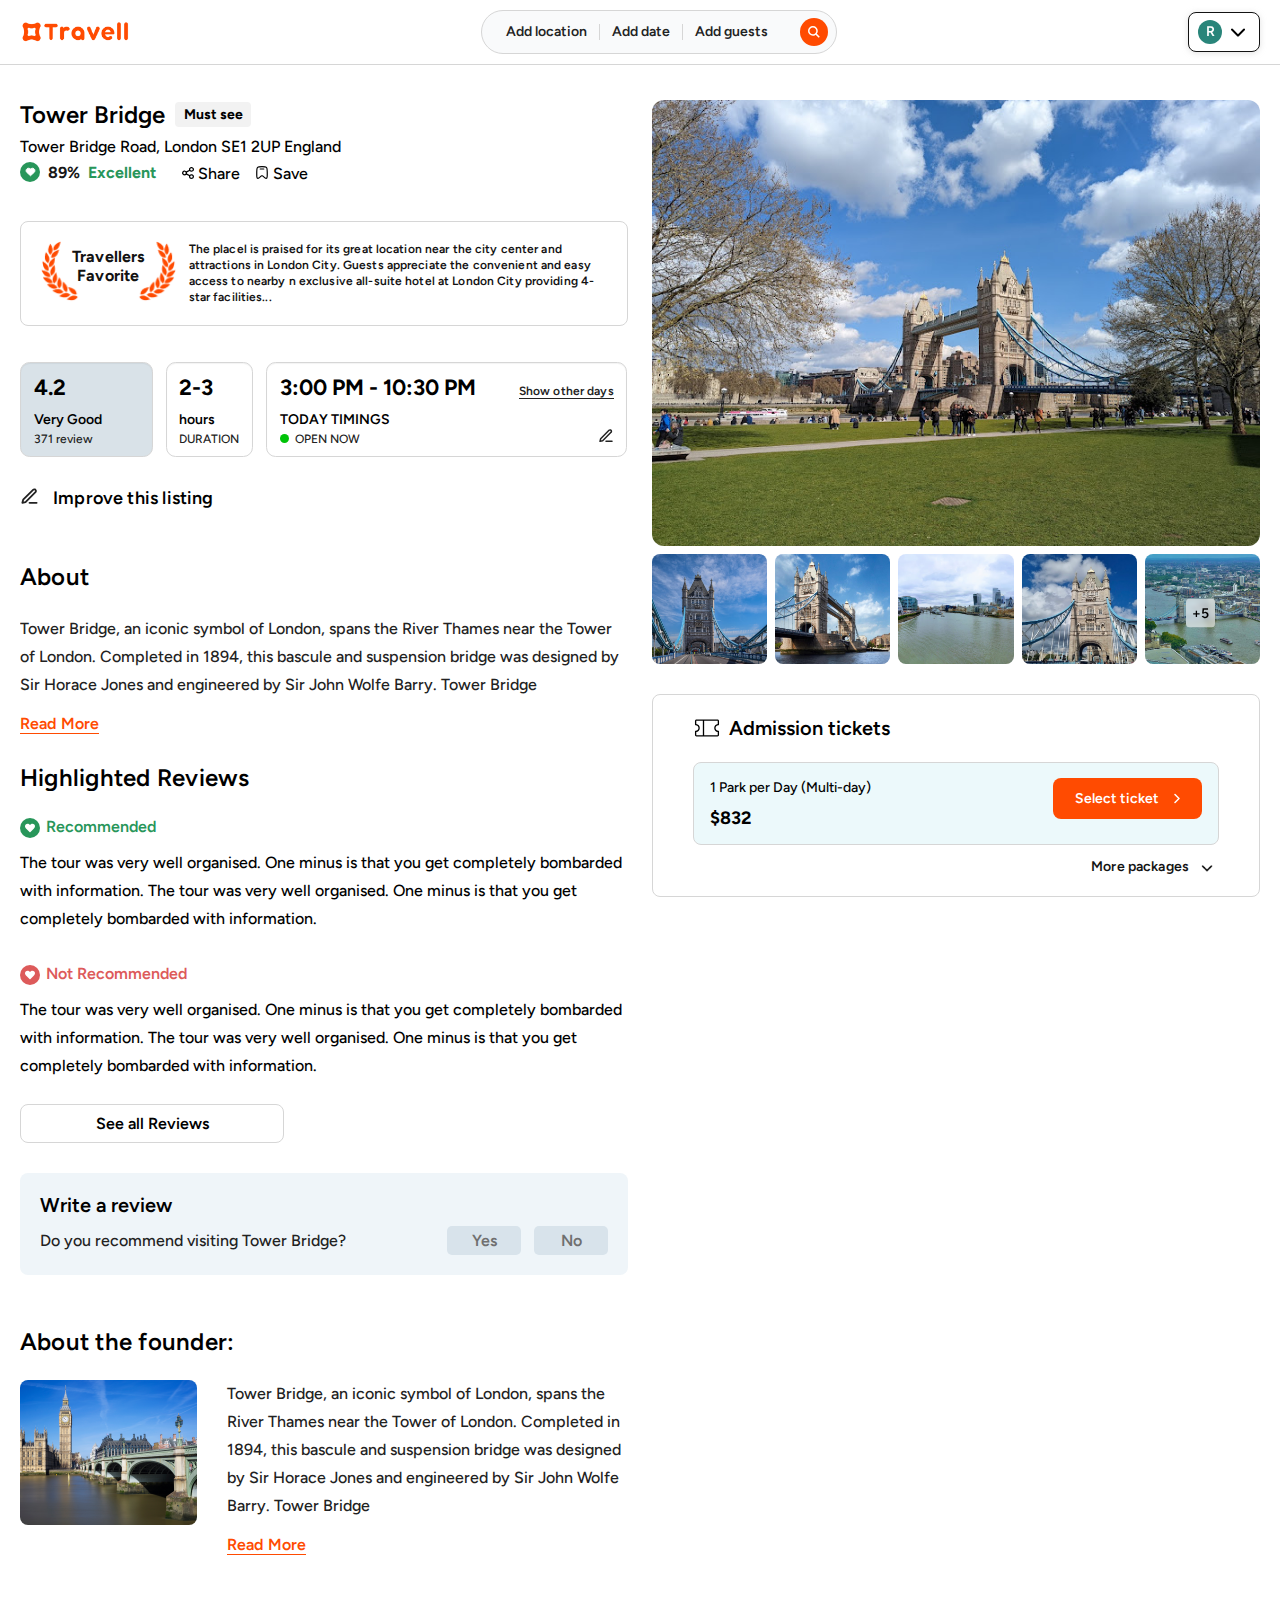
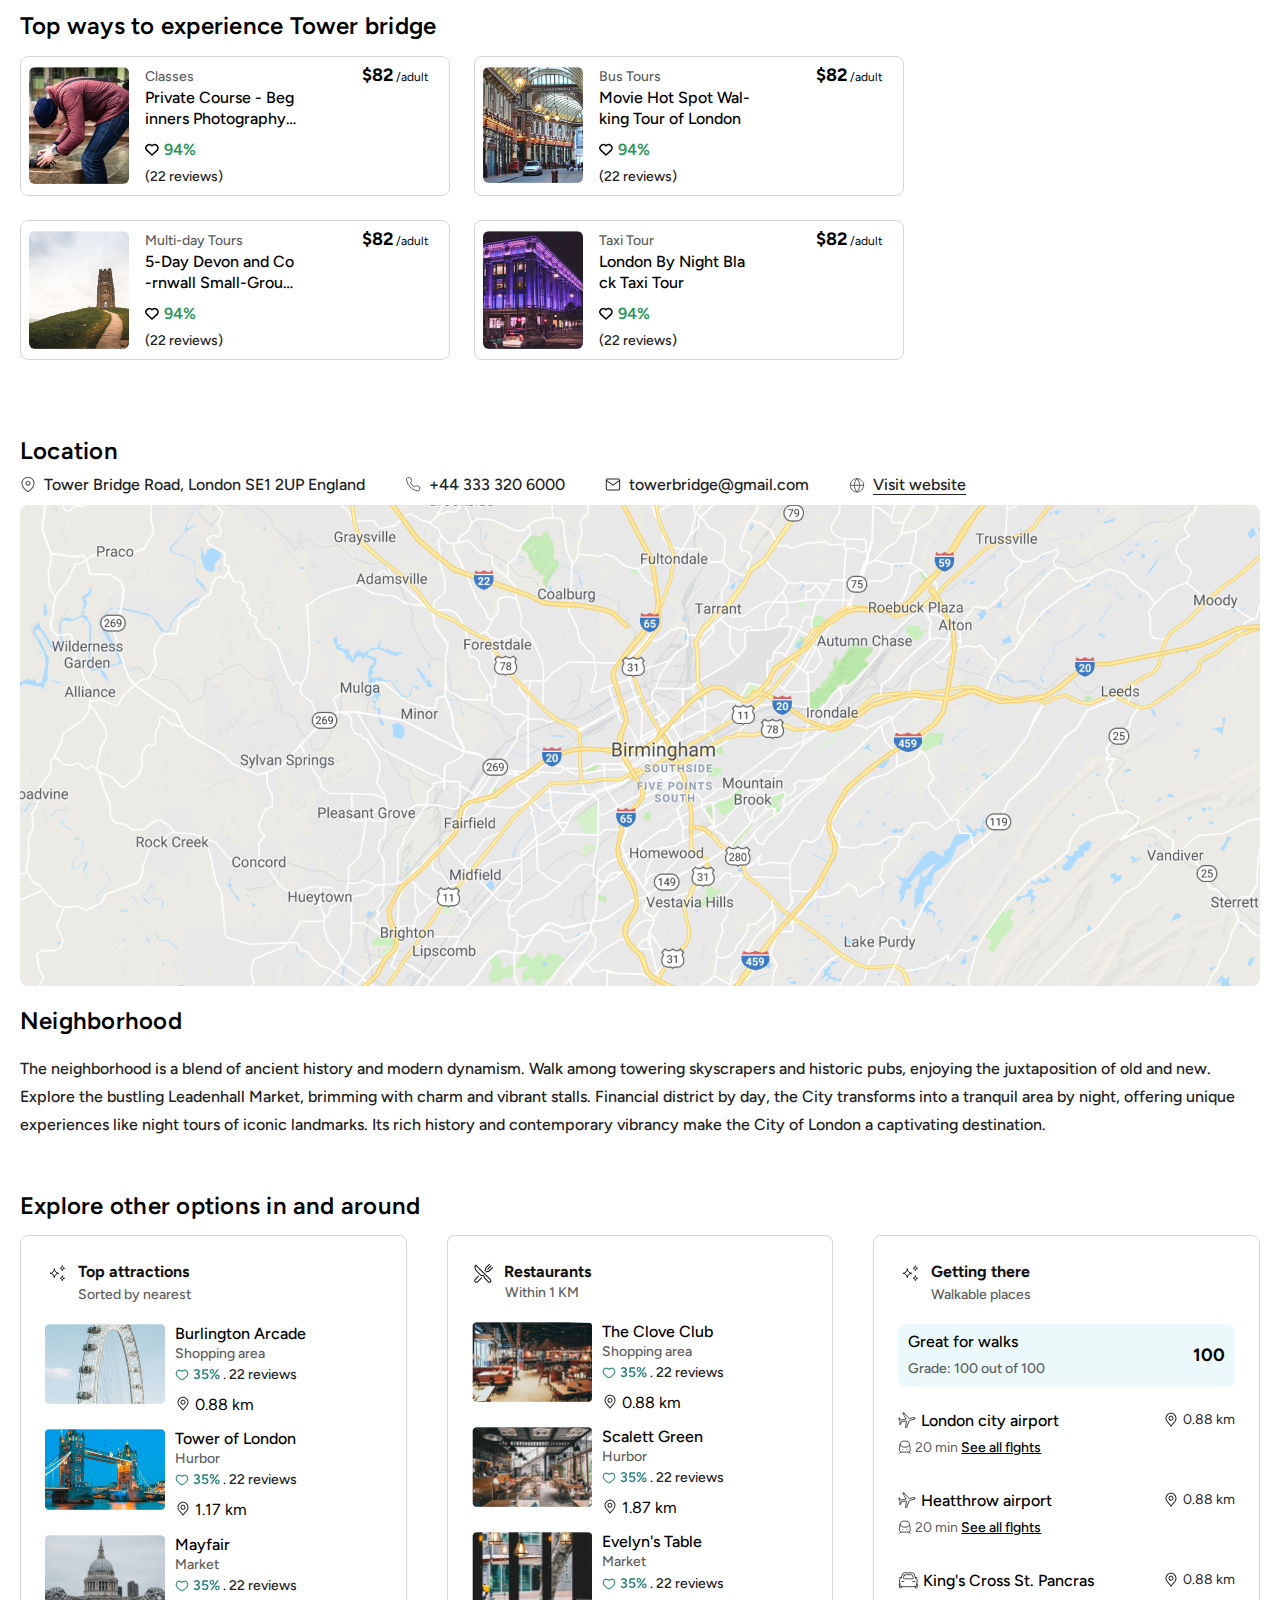
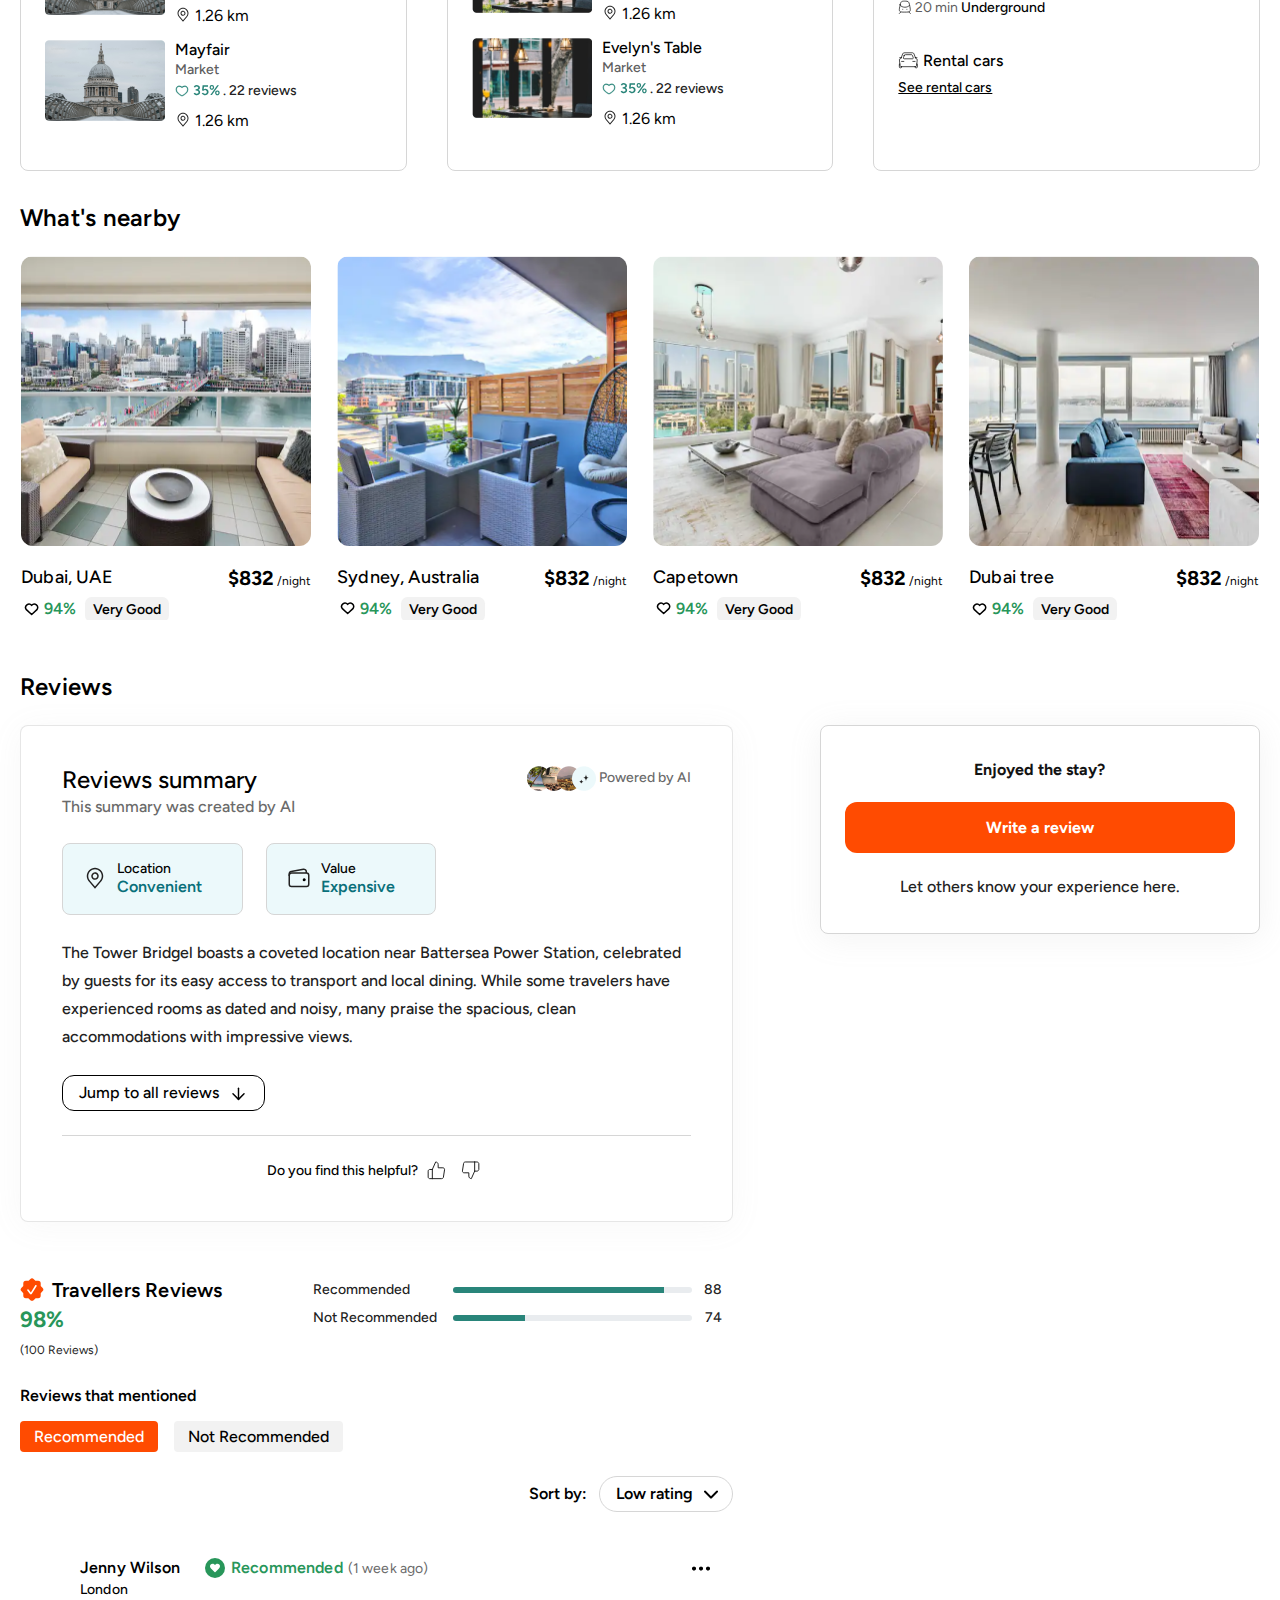
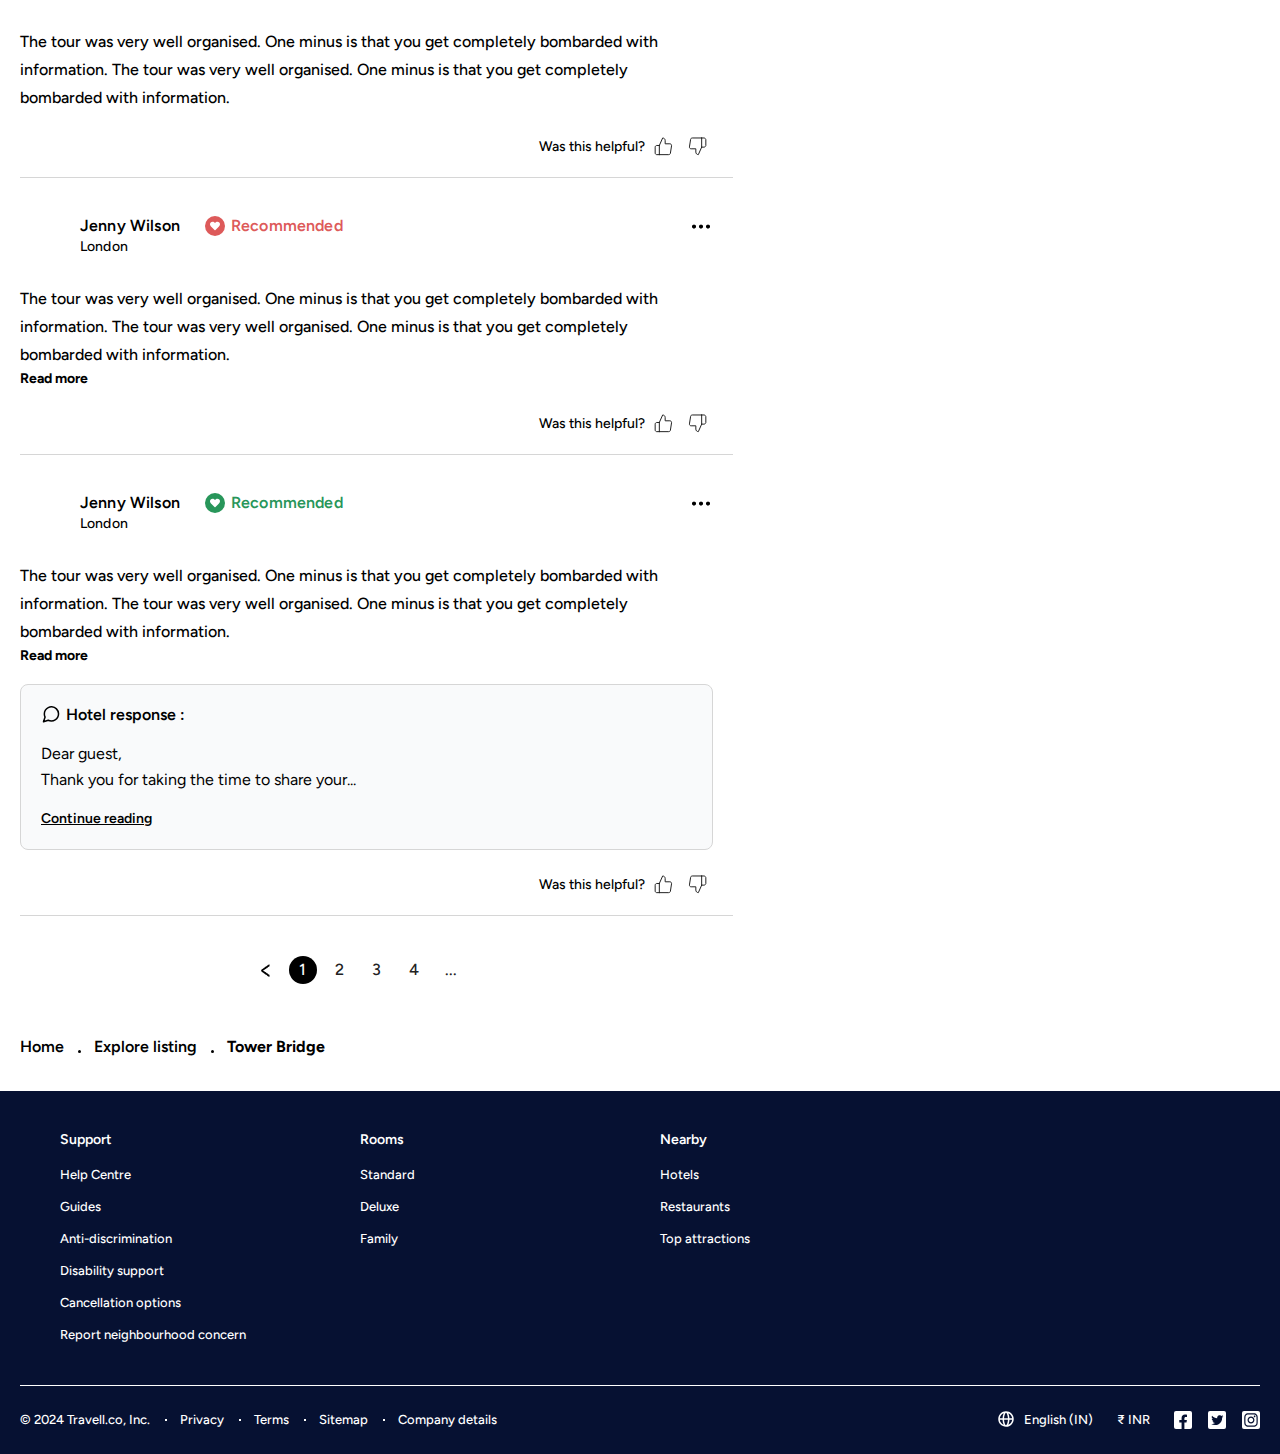
==== explore-details.html @ 7bca5b24 "Added Explore Detials Page and Modified Explore Listing Page" ====
<!DOCTYPE html>
<html lang="en">
  <head>
    <title>Explore Details</title>
    <meta charset="utf-8">
    <meta name="viewport" content="width=device-width, initial-scale=1">

    <link rel="preconnect" href="https://fonts.googleapis.com">
    <link rel="preconnect" href="https://fonts.gstatic.com" crossorigin>
    <link href="https://fonts.googleapis.com/css2?family=Figtree:ital,wght@0,300..900;1,300..900&display=swap" rel="stylesheet">
    <link rel="stylesheet" href="https://cdnjs.cloudflare.com/ajax/libs/font-awesome/4.7.0/css/font-awesome.min.css">
    
    <script type="text/javascript" src="js/jquery.min.js"></script>
    <script type="text/javascript" src="js/bootstrap.bundle.min.js"></script>
    <script type="text/javascript" src="js/jquery-ui-datepicker.min.js"></script>

    <link rel="stylesheet" href="css/bootstrap.min.css">
    <link rel="stylesheet" href="css/style.css">
    <link rel="stylesheet" href="css/calendar.css" media="screen">
    <link rel="stylesheet" href="css/responsive.css">
  </head>
  <body>
    <!--HEADER-->
    <header id="header">
      <div class="container">
        <div class="row">
          <div class="col-sm-12">
            <div class="tr-header">
              <div class="tr-hamburgers-logo">
                <div class="tr-hamburgers"></div>
                <div class="tr-logo">
                  <a href="/">
                    <img loading="lazy" src="images/travell-small-logo.png" alt="travell-logo">
                  </a>
                </div>
              </div>
              <div class="tr-logo tr-desktop">
                <a href="/">
                  <img loading="lazy" src="images/travell-logo.png" alt="travell-logo">
                </a>
              </div>
              <div class="tr-search-info-section" id="hotelSearchInfos">
                <div class="tr-utility-nav" >
                  <div class="nav-item tr-location">Add location</div>
                  <div class="nav-item tr-dates">Add date</div>
                  <div class="nav-item tr-guest">Add guests</div>
                  <div class="nav-item tr-search-btn-icon">
                    <button class="tr-btn tr-serach-modal"></button>
                  </div>
                  <button class="tr-edit-btn tr-mobile"></button>
                </div>
              </div>
              <div class="tr-nav-tabs">
                <div class="tr-explore-tab" data-tab="exploreForm"><span><img src="images/icons/compass-icon.svg" alt="Compass Icon">Explore</span></div>
                <div class="tr-hotel-tab active" data-tab="hotelForm"><span><img src="images/icons/clarity_building-line-black-icon.svg" alt="Clarity Building Line Icon"/>Hotel</span></div>
              </div>
              <div class="tr-login-section">
                <!--Below Button for signin - currently it hide-->
                <button class="tr-login" style="display: none;">Sign in</button>
                <button class="tr-logged"><div class="tr-username">R</div></button>
                <div class="tr-myaccount-modal">
                  <div class="tr-mz-myaccount-info">
                    <ul>
                      <li class="tr-my-profile-link"><a href="javascript:void(0);">My profile</a></li>
                      <li class="tr-my-trip-link"><a href="javascript:void(0);">My trips</a></li>
                    </ul>
                  </div>
                  <div class="tr-mz-myaccount-info">
                    <ul>
                      <li class="tr-my-settings-link"><a href="javascript:void(0);">Settings</a></li>
                      <li class="tr-logout-link"><a href="javascript:void(0);">Logout</a></li>
                    </ul>
                  </div>
                </div>
              </div>
            </div>
          </div>
        </div>
      </div>

      <div class="tr-find-hotels">
        <div class="tr-explore-and-hotel-form">
          <button type="button" class="btn-close" id="btnClose"></button>
          <div class="tr-nav-tabs tr-mobile">
            <div class="tr-explore-tab" data-tab="exploreForm"><span><img src="images/icons/compass-icon.svg" alt="Compass Icon">Explore</span></div>
            <div class="tr-hotel-tab active" data-tab="hotelForm"><span><img src="images/icons/clarity_building-line-black-icon.svg" alt="Clarity Building Line Icon"/>Hotel</span></div>
          </div>
          <form class="tr-explore-form" id="exploreForm">
            <div class="tr-form-section">
              <div class="tr-form-fields">
                <div class="col tr-mobile">
                  <div class="tr-mobile-where">
                    <label class="tr-lable">Where to?</label>
                    <div class="tr-location-label">Search location</div>
                  </div>
                </div>
                <div class="col tr-form-where">
                  <div class="tr-mobile tr-close-btn">Where are you going?</div>
                  <input type="text" class="form-control" id="searchLocation" placeholder="Search location" name="where" autocomplete="off">
                  <div class="tr-recent-searchs-modal" id="recentSearchLocation">
                    <div class="tr-enable-location">Around Current Location</div>
                    <h5>Recent searches</h5>
                    <ul>
                      <li>
                        <div class="tr-place-info">
                          <div class="tr-location-icon"></div>
                          <div class="tr-location-info">
                            <div class="tr-hotel-name">London Hotels</div>
                            <div class="tr-hotel-city">England, United Kingdom</div>
                          </div>
                        </div>
                      </li>
                      <li>
                        <div class="tr-place-info">
                          <div class="tr-location-icon"></div>
                          <div class="tr-location-info">
                            <div class="tr-hotel-name">Morocco</div>
                            <div class="tr-hotel-city">North Africa</div>
                          </div>
                        </div>
                      </li>
                    </ul>
                  </div>
                  <div class="col tr-form-btn">
                    <button type="button" class="tr-btn tr-mobile">Countinue</button>                        
                  </div>
                </div>
              </div>
              <div class="col tr-form-btn">
                <button type="submit" class="tr-btn tr-popup-btn" id="hotelSearchSubmit">Search</button>
              </div>
            </div>
          </form>
          <form class="tr-hotel-form open" id="hotelForm">
            <div class="tr-form-section">
              <div class="tr-form-fields">
                <div class="col tr-mobile">
                  <div class="tr-mobile-where">
                    <label class="tr-lable">Where to?</label>
                    <div class="tr-location-label">Search destinations</div>
                  </div>
                </div>
                <div class="col tr-mobile">
                  <div class="tr-mobile-when">
                    <label class="tr-lable">When</label>
                    <div class="tr-add-dates">Add dates</div>
                  </div>
                </div>
                <div class="col tr-form-where">
                  <div class="tr-mobile tr-close-btn">Where are you going?</div>
                  <label for="searchDestinations">Where</label>
                  <input type="text" class="form-control" id="searchDestinations" placeholder="Search destinations" name="" autocomplete="off">
                  <div class="tr-recent-searchs-modal" id="recentSearchsDestination">
                    <div class="tr-enable-location">Around Current Location</div>
                    <h5>Recent searches</h5>
                    <ul>
                      <li>
                        <div class="tr-place-info">
                          <div class="tr-location-icon"></div>
                          <div class="tr-location-info">
                            <div class="tr-hotel-name">London Hotels</div>
                            <div class="tr-hotel-city">England, United Kingdom</div>
                          </div>
                        </div>
                      </li>
                      <li>
                        <div class="tr-place-info">
                          <div class="tr-location-icon"></div>
                          <div class="tr-location-info">
                            <div class="tr-hotel-name">Morocco</div>
                            <div class="tr-hotel-city">North Africa</div>
                          </div>
                        </div>
                      </li>
                    </ul>
                  </div>
                  <div class="col tr-form-btn">
                    <button type="button" class="tr-btn tr-mobile">Countinue</button>                        
                  </div>
                </div>
                <div class="col tr-form-booking-date">
                  <div class="tr-form-checkin">
                    <label for="checkInInput1">Check in</label>
                    <input type="text" value="" class="form-control checkIn" id="checkInInput1" placeholder="Add dates" name="" autocomplete="off" readonly>
                  </div>
                  <div class="tr-form-checkout">
                    <label for="checkOutInput1">Check out</label>
                    <input type="text" value=""class="form-control checkOut" id="checkOutInput1" placeholder="Add dates" name="checkOut" autocomplete="off" readonly>
                  </div>
                  <div class="tr-calenders-modal" id="calendarsModal">
                    <div id="calendarPair1" class="calendarPair">
                      <div class="navigation">
                        <button type="button" class="prevMonth" id="prevMonth1">Previous</button>
                        <button type="button" class="nextMonth" id="nextMonth1">Next</button>
                      </div>
                      <div class="custom-calendar checkInCalendar" id="checkInCalendar1">
                        <div class="monthYear"></div>
                        <div class="calendarBody"></div>
                      </div>
                      <div class="custom-calendar checkOutCalendar" id="checkOutCalendar1">
                        <div class="monthYear"></div>
                        <div class="calendarBody"></div>
                      </div>
                      <button type="button" class="tr-clear-details" hidden id="reset1">Clear dates</button>
                    </div>
                  </div>
                  <div class="col tr-form-btn">
                    <button type="button" class="tr-btn tr-mobile">Next</button>                        
                  </div>
                </div>

                <div class="col tr-form-who">
                  <label for="totalRoomAndGuest">Who</label>
                  <input type="text" class="form-control" id="totalRoomAndGuest" placeholder="Add guests" name="" autocomplete="off" readonly>
                  <div class="tr-guests-modal" id="guestQtyModal">
                    <div class="tr-add-edit-guest tr-total-num-of-rooms">
                      <div class="tr-guest-type">
                        <label class="tr-guest">Room</label>
                      </div>
                      <div class="tr-qty-box">
                        <button class="minus disabled" value="minus">-</button>
                        <input type="text" id="totalRoom" value="0" id="" min="1" max="10" name="" readonly/>
                        <button class="plus" value="plus">+</button>
                      </div>
                    </div>
                    <div class="tr-add-edit-guest tr-total-guest">
                      <div class="tr-guest-type">
                        <label class="tr-guest">Adults</label>
                        <div class="tr-age">Ages 13 or above</div>
                      </div>
                      <div class="tr-qty-box">
                        <button class="minus disabled" value="minus">-</button>
                        <input type="text" id="totalAdultsGuest" value="0" id="" min="1" max="10" name="" readonly/>
                        <button class="plus" value="plus">+</button>
                      </div>
                    </div>
                    <div class="tr-add-edit-guest tr-total-children">
                      <div class="tr-guest-type">
                        <label class="tr-guest">Children</label>
                        <div class="tr-age">Ages 2 - 12</div>
                      </div>
                      <div class="tr-qty-box">
                        <button class="minus disabled" value="minus">-</button>
                        <input type="text" id="totalChildrenGuest" value="0" id="" min="1" max="10" name="" readonly/>
                        <button class="plus" value="plus">+</button>
                      </div>
                    </div>
                    <div class="tr-add-edit-guest tr-total-infants">
                      <div class="tr-guest-type">
                        <label class="tr-guest">Infants</label>
                        <div class="tr-age">Under 2</div>
                      </div>
                      <div class="tr-qty-box">
                        <button class="minus disabled" value="minus">-</button>
                        <input type="text" id="totalChildrenInfants" value="0" id="" min="1" max="10" name="" readonly/>
                        <button class="plus" value="plus">+</button>
                      </div>
                    </div>
                  </div>
                </div>
              </div>
              <div class="col tr-form-btn">
                <button type="submit" class="tr-btn tr-popup-btn" id="hotelSearchSubmit">Search</button>
              </div>
            </div>
          </form>
        </div>
      </div>
    </header>

    <!-- Mobile Navigation-->
    <div class="tr-mobile-nav-section">
      <div class="tr-mobile-nav-content">
        <button type="button" class="btn-nav-close" id=""></button>
        <div class="tr-nav-header">
          <div class="tr-logo">
            <img src="images/travell-small-logo.png" alt="travell small logo">
          </div>
          <div class="tr-location">London</div>
        </div>
        <div class="tr-mobile-nav-lists">
          <ul>
            <li><svg width="20" height="20" viewBox="0 0 20 20" fill="none" xmlns="http://www.w3.org/2000/svg"><path d="M2.5 7.49984L10 1.6665L17.5 7.49984V16.6665C17.5 17.1085 17.3244 17.5325 17.0118 17.845C16.6993 18.1576 16.2754 18.3332 15.8333 18.3332H4.16667C3.72464 18.3332 3.30072 18.1576 2.98816 17.845C2.67559 17.5325 2.5 17.1085 2.5 16.6665V7.49984Z" stroke="#222222" stroke-linecap="round" stroke-linejoin="round"/><path d="M7.5 18.3333V10H12.5V18.3333" stroke="#222222" stroke-linecap="round" stroke-linejoin="round"/></svg>Explore</li>
            <li><svg width="20" height="20" viewBox="0 0 20 20" fill="none" xmlns="http://www.w3.org/2000/svg"><path d="M2.5 7.49984L10 1.6665L17.5 7.49984V16.6665C17.5 17.1085 17.3244 17.5325 17.0118 17.845C16.6993 18.1576 16.2754 18.3332 15.8333 18.3332H4.16667C3.72464 18.3332 3.30072 18.1576 2.98816 17.845C2.67559 17.5325 2.5 17.1085 2.5 16.6665V7.49984Z" stroke="#222222" stroke-linecap="round" stroke-linejoin="round"/><path d="M7.5 18.3333V10H12.5V18.3333" stroke="#222222" stroke-linecap="round" stroke-linejoin="round"/></svg>Hotels</li>
            <li><svg width="18" height="17" viewBox="0 0 18 17" fill="none" xmlns="http://www.w3.org/2000/svg"><path d="M11.6677 8.21686L11.4782 8.25293L11.4075 8.43241L8.58835 15.5894L7.6097 15.7757L8.3748 9.30726L8.4309 8.83302L7.96178 8.92232L3.5739 9.75759L3.37156 9.79611L3.30699 9.99171L2.47522 12.5116L1.87823 12.6253L1.98228 9.2217L1.98466 9.14395L1.95388 9.07252L0.606627 5.94522L1.20367 5.83157L2.90392 7.86957L3.03583 8.02769L3.23812 7.98919L7.626 7.15392L8.09517 7.0646L7.86869 6.64412L4.77982 0.909331L5.75841 0.723048L11.0099 6.34373L11.1416 6.48469L11.3311 6.44861L15.7902 5.59979C16.0247 5.55515 16.2673 5.60549 16.4647 5.73973L16.6615 5.45033L16.4647 5.73973C16.6621 5.87398 16.798 6.08113 16.8426 6.31561C16.8873 6.55009 16.8369 6.79271 16.7027 6.99007L16.9921 7.18692L16.7027 6.99007C16.5685 7.18744 16.3613 7.3234 16.1268 7.36803L11.6677 8.21686Z" stroke="black" stroke-width="0.7"></path></svg>Flights</li>
            <li><svg width="20" height="17" viewBox="0 0 20 17" fill="none" xmlns="http://www.w3.org/2000/svg"><path d="M17.0835 9.43359H14.8335M3.58349 9.43359H5.83349M17.4116 5.68359L15.9485 1.78191C15.7289 1.19645 15.1693 0.808594 14.544 0.808594H6.12299C5.49773 0.808594 4.93804 1.19645 4.7185 1.78191L3.25537 5.68359M17.4116 5.68359L17.6299 6.26568C17.7524 6.59225 18.0646 6.80859 18.4133 6.80859C18.9068 6.80859 19.293 7.23341 19.2463 7.72462L18.8335 12.0586M17.4116 5.68359H18.9585M3.25537 5.68359L3.03708 6.26568C2.91462 6.59225 2.60243 6.80859 2.25366 6.80859C1.76023 6.80859 1.37395 7.23341 1.42073 7.72462L1.83349 12.0586M3.25537 5.68359H1.70849M1.83349 12.0586L1.95418 13.3258C2.0275 14.0957 2.67408 14.6836 3.44742 14.6836H3.5835M1.83349 12.0586V12.0586C1.55735 12.0586 1.3335 12.2824 1.3335 12.5586V15.0586C1.3335 15.4728 1.66928 15.8086 2.0835 15.8086H2.8335C3.24771 15.8086 3.5835 15.4728 3.5835 15.0586V14.6836M3.5835 14.6836H17.0835M17.0835 14.6836H17.2196C17.9929 14.6836 18.6395 14.0957 18.7128 13.3258L18.8335 12.0586M17.0835 14.6836V15.0586C17.0835 15.4728 17.4193 15.8086 17.8335 15.8086H18.5835C18.9977 15.8086 19.3335 15.4728 19.3335 15.0586V12.5586C19.3335 12.2825 19.1096 12.0586 18.8335 12.0586V12.0586M6.24161 3.33425L5.41255 5.82142C5.25067 6.30707 5.61214 6.80859 6.12406 6.80859H14.5429C15.0548 6.80859 15.4163 6.30707 15.2544 5.82142L14.4254 3.33425C14.2212 2.72174 13.648 2.68359 13.0024 2.68359H7.66463C7.01899 2.68359 6.44578 2.72174 6.24161 3.33425Z" stroke="black" stroke-width="0.7" stroke-linecap="round" stroke-linejoin="round"></path></svg>Cars</li>
          </ul>
        </div>
        <div class="tr-mobile-nav-lists">
          <ul>
            <li><svg width="20" height="21" viewBox="0 0 20 21" fill="none" xmlns="http://www.w3.org/2000/svg"><path d="M16.6719 6.14307H3.33854C2.41807 6.14307 1.67188 6.88926 1.67188 7.80973V16.1431C1.67188 17.0635 2.41807 17.8097 3.33854 17.8097H16.6719C17.5923 17.8097 18.3385 17.0635 18.3385 16.1431V7.80973C18.3385 6.88926 17.5923 6.14307 16.6719 6.14307Z" stroke="#222222" stroke-linecap="round" stroke-linejoin="round"></path><path d="M13.3385 17.8091V4.47575C13.3385 4.03372 13.1629 3.6098 12.8504 3.29724C12.5378 2.98468 12.1139 2.80908 11.6719 2.80908H8.33854C7.89651 2.80908 7.47259 2.98468 7.16003 3.29724C6.84747 3.6098 6.67188 4.03372 6.67188 4.47575V17.8091" stroke="#222222" stroke-linecap="round" stroke-linejoin="round"></path></svg>Write a review</li>
            <li><svg width="20" height="21" viewBox="0 0 20 21" fill="none" xmlns="http://www.w3.org/2000/svg"><path d="M16.6719 6.14307H3.33854C2.41807 6.14307 1.67188 6.88926 1.67188 7.80973V16.1431C1.67188 17.0635 2.41807 17.8097 3.33854 17.8097H16.6719C17.5923 17.8097 18.3385 17.0635 18.3385 16.1431V7.80973C18.3385 6.88926 17.5923 6.14307 16.6719 6.14307Z" stroke="#222222" stroke-linecap="round" stroke-linejoin="round"></path><path d="M13.3385 17.8091V4.47575C13.3385 4.03372 13.1629 3.6098 12.8504 3.29724C12.5378 2.98468 12.1139 2.80908 11.6719 2.80908H8.33854C7.89651 2.80908 7.47259 2.98468 7.16003 3.29724C6.84747 3.6098 6.67188 4.03372 6.67188 4.47575V17.8091" stroke="#222222" stroke-linecap="round" stroke-linejoin="round"></path></svg>Trips</li>
          </ul>
        </div>
        <div class="tr-mobile-nav-lists">
          <h4>Company</h4>
          <ul>
            <li><a href="javascript:void(0);">About us</a></li>
            <li><a href="javascript:void(0);">Contact us</a></li>
            <li><a href="javascript:void(0);">Traveller’s Choice</a></li>
            <li><a href="javascript:void(0);">Travel stories</a></li>
            <li><a href="javascript:void(0);">Help</a></li>
          </ul>
        </div>
        <div class="tr-actions">
          <button class="tr-btn tr-write-review">Sign up / Log in</button>
        </div>
      </div>
    </div>

    <div class="tr-explore-details">
      <div class="container">
        <div class="row tr-explore-information">
          <div class="col-lg-6 col-md-12 tr-right-col">
            <!--GALLERY - START-->
            <div class="tr-explore-galleries">
              <div class="tr-desktop d-none d-sm-block d-md-block">
                <div class="tr-thumb-images">
                  <ul>
                    <li>
                      <img src="images/tower-bridge-1.png" alt="Tower Bridge">
                    </li>
                    <li>
                      <img src="images/tower-bridge-2.png" alt="Tower Bridge">
                    </li>
                    <li>
                      <img src="images/tower-bridge-3.png" alt="Tower Bridge">
                    </li>
                    <li>
                      <img src="images/tower-bridge-4.png" alt="Tower Bridge">
                    </li>
                    <li>
                      <img src="images/tower-bridge-5.png" alt="Tower Bridge">
                    </li>
                    <li>
                      <img src="images/tower-bridge-6.png" alt="Tower Bridge">
                    </li>
                  </ul>
                  <a href="javascript:void(0);" class="tr-show-all-photos">+5</a>
                </div>
              </div>
              <div class="tr-mobile-galleries d-block d-sm-none d-md-none">
                <div id="demo" class="carousel slide" data-bs-ride="carousel" data-interval="false">
                  <!-- Indicators/dots -->
                  <div class="carousel-indicators">
                    <button type="button" data-bs-target="#demo" data-bs-slide-to="0" class="active"></button>
                    <button type="button" data-bs-target="#demo" data-bs-slide-to="1"></button>
                    <button type="button" data-bs-target="#demo" data-bs-slide-to="2"></button>
                    <button type="button" data-bs-target="#demo" data-bs-slide-to="3"></button>
                    <button type="button" data-bs-target="#demo" data-bs-slide-to="4"></button>
                  </div>
                  <!-- The slideshow/carousel -->
                  <div class="carousel-inner">
                    <div class="carousel-item active">
                      <img src="images/tower-bridge-2.png" alt="" class="d-block w-100">
                    </div>
                    <div class="carousel-item">
                      <img src="images/tower-bridge-3.png" alt="" class="d-block w-100">
                    </div>
                    <div class="carousel-item">
                      <img src="images/tower-bridge-4.png" alt="" class="d-block w-100">
                    </div>
                    <div class="carousel-item">
                      <img src="images/tower-bridge-5.png" alt="" class="d-block w-100">
                    </div>
                    <div class="carousel-item">
                      <img src="images/tower-bridge-6.png" alt="" class="d-block w-100">
                    </div>
                  </div>
                  <!-- The thumbs/carousel -->
                  <div class="carousel-thumbs">
                    <div class="carousel-thumb">
                      <img loading="lazy" src="images/tower-bridge-2.png" alt="">
                    </div>
                    <div class="carousel-thumb">
                      <img loading="lazy" src="images/tower-bridge-3.png" alt="">
                    </div>
                    <div class="carousel-thumb">
                      <img loading="lazy" src="images/tower-bridge-4.png" alt="">
                    </div>
                    <div class="tr-thumbs-count tr-show-all-photos">Show all 5+</div>
                  </div>
                </div>
              </div>
              <!-- Below element When We don't have data - Start -->
              <div data-type="no-data">
                <img src="images/no-data-place-image.png" alt="">      
              </div>
              <!-- Below element When We don't have data - End -->
            </div>
            <!--GALLERY - END-->

            <!--ADMISSION TICKETS FOR DESKTOP - START-->
            <div class="tr-admission-tickets tr-desktop">
              <h5>Admission tickets</h5>
              <div class="tr-details">
                <div class="tr-ticket-info">
                  <div class="tr-days">1 Park per Day (Multi-day)</div>
                  <div class="tr-price">$832</div>
                </div>
                <div>
                  <button type="button" class="tr-btn">Select ticket</button>
                </div>
              </div>
              <div class="tr-more-packages">
                <button type="button" class="tr-anchor-btn tr-more-packages-btn">More packages</button>
              </div>
              <div class="tr-admission-tickets tr-more-packages-modal tr-desktop">
                <div class="tr-details">
                  <div class="tr-ticket-info">
                    <div class="tr-days">1 Park per Day (Multi-day)</div>
                    <div class="tr-price">$932</div>
                  </div>
                  <div>
                    <button type="button" class="tr-btn">Select ticket</button>
                  </div>
                </div>
                <div class="tr-details">
                  <div class="tr-ticket-info">
                    <div class="tr-days">1 Park per Day (Multi-day)</div>
                    <div class="tr-price">$1032</div>
                  </div>
                  <div>
                    <button type="button" class="tr-btn">Select ticket</button>
                  </div>
                </div>
              </div>
            </div>
            <!--ADMISSION TICKETS FOR DESKTOP - END-->
          </div>
          <div class="col-lg-6 col-md-12 tr-left-col">
            <div class="tr-hotel-informations">
              <div class="tr-hotel-info">
                <div class="tr-place-name">
                  <h1 class="tr-hotel-name">Tower Bridge</h1>
                  <span class="d-none d-sm-block d-md-block">Must see</span>
                </div>
                <div class="tr-hotel-address">Tower Bridge Road, London SE1 2UP England</div>
                <div class="tr-raiting">
                  <div class="tr-review-with-perc">
                    <div class="tr-heart tr-excellent"></div>
                    <div class="tr-ranting-percent">89%</div>
                    <div class="tr-review-name tr-excellent">Excellent</div>
                  </div>
                  <a href="javascript:void(0);" class="tr-share" data-bs-toggle="modal" data-bs-target="#shareModal">Share</a>
                  <a href="javascript:void(0);" class="tr-save">Save</a>
                </div>
              </div>
            </div>
           
            <!--CERTIFICATED SECTION - START-->
            <div class="tr-hotel-certificated">
              <div class="tr-families-favourite">
                <div>
                  <img src="images/leaf.png" alt="leaf">
                  <span>Travellers Favorite</span>
                </div>
                <p>The placel is praised for its great location near the city center and attractions in London City. Guests appreciate the convenient and easy access to nearby n exclusive all-suite hotel at London City providing 4-star facilities...</p>
              </div>
            </div>
            <!--CERTIFICATED SECTION - END-->

            <!--ADMISSION TICKETS FOR MOBILE - START-->
            <div class="tr-admission-tickets tr-mobile">
              <h5>Admission tickets</h5>
              <div class="tr-details">
                <div class="tr-ticket-info">
                  <div class="tr-days">1 Park per Day (Multi-day)</div>
                  <div class="tr-price">$832</div>
                </div>
                <div>
                  <button type="button" class="tr-btn">Select ticket</button>
                </div>
              </div>
              <div class="tr-more-packages">
                <button type="button" class="tr-anchor-btn tr-more-packages-btn">More packages</button>
              </div>
              <div class="tr-admission-tickets tr-more-packages-modal tr-desktop">
                <div class="tr-details">
                  <div class="tr-ticket-info">
                    <div class="tr-days">1 Park per Day (Multi-day)</div>
                    <div class="tr-price">$932</div>
                  </div>
                  <div>
                    <button type="button" class="tr-btn">Select ticket</button>
                  </div>
                </div>
                <div class="tr-details">
                  <div class="tr-ticket-info">
                    <div class="tr-days">1 Park per Day (Multi-day)</div>
                    <div class="tr-price">$1032</div>
                  </div>
                  <div>
                    <button type="button" class="tr-btn">Select ticket</button>
                  </div>
                </div>
              </div>
            </div>
            <!--ADMISSION TICKETS FOR MOBILE - END-->
           
            <!--ABOUT/OVERVIEW SECTION - START-->
            <div class="tr-about-section">
              <div class="tr-overview-section">
                <div class="tr-overview-details">
                  <ul>
                    <li>
                      <div class="tr-rating">4.2</div>
                      <div class="tr-rating-type">Very Good</div>
                      <div class="tr-review">371 review</div>
                    </li>
                    <li>
                      <div class="tr-rating">2-3</div>
                      <div class="tr-rating-type">hours</div>
                      <div class="tr-review">DURATION</div>
                    </li>
                    <li>
                      <div class="tr-rating">
                        <div>3:00 PM - 10:30 PM</div>
                        <div class="tr-show-other-days">
                          <button type="button" class="tr-anchor-btn tr-show-other-days-btn" data-bs-toggle="modal" data-bs-target="#timingModal">Show other days</button>
                        </div>
                      </div>
                      <div class="tr-rating-type">TODAY TIMINGS</div>
                      <div class="tr-review"><span class="tr-open-circle"></span>OPEN NOW</div>
                      <div class="tr-review" style="display: none;"><span class="tr-closed-circle"></span>CLOSE NOW</div>
                      <button type="button" class="tr-anchor-btn tr-timing-edit-btn" data-bs-toggle="modal" data-bs-target="#timingChangeModal">
                        <svg width="16" height="16" viewBox="0 0 16 16" fill="none" xmlns="http://www.w3.org/2000/svg"><path d="M8 13.3333H14" stroke="#222222" stroke-width="1.5" stroke-linecap="round" stroke-linejoin="round"/><path d="M11 2.3334C11.2652 2.06819 11.6249 1.91919 12 1.91919C12.1857 1.91919 12.3696 1.95577 12.5412 2.02684C12.7128 2.09791 12.8687 2.20208 13 2.3334C13.1313 2.46472 13.2355 2.62063 13.3066 2.79221C13.3776 2.96379 13.4142 3.14769 13.4142 3.3334C13.4142 3.51912 13.3776 3.70302 13.3066 3.8746C13.2355 4.04618 13.1313 4.20208 13 4.3334L4.66667 12.6667L2 13.3334L2.66667 10.6667L11 2.3334Z" stroke="#222222" stroke-width="1.5" stroke-linecap="round" stroke-linejoin="round"/></svg>
                      </button>
                    </li>
                  </ul>
                </div>
              </div>
              <div class="tr-improve-lisitng">
                <button type="button" class="tr-anchor-btn" data-bs-toggle="modal" data-bs-target="#improveListingModal">Improve this listing</button>
              </div>
              <h3>
                <span class="tr-desktop">About</span>
                <span class="tr-mobile">About the place</span>
              </h3>
              <div class="tr-about">
                <div class="tr-overview-content">
                  <p class="tr-content">Tower Bridge, an iconic symbol of London, spans the River Thames near the Tower of London. Completed in 1894, this bascule and suspension bridge was designed by Sir Horace Jones and engineered by Sir John Wolfe Barry. Tower Bridge, an iconic symbol of London, spans the River Thames near the Tower of London. Completed in 1894, this bascule and suspension bridge was designed by Sir Horace Jones and engineered by Sir John Wolfe Barry.</p>
                  <button class="tr-anchor-btn read-more-btn">Read More</button>
                </div>
              </div>
              <!-- Below element When We don't have data - Start -->
              <div class="mt-41" data-type="no-data">
                <img src="images/no-data-about.png" alt="">
                <div class="tr-improve-lisitng mt-41">
                  <button type="button" class="tr-anchor-btn" data-bs-toggle="modal" data-bs-target="#improveListingModal">Write something about the place</button>
                </div>     
              </div>
              <!-- Below element When We don't have data - End -->
            </div>
            <!--ABOUT/OVERVIEW SECTION - END-->

            <!--HIGHLIGHTED REVIEWS SECTION - START-->
            <div class="tr-review-section tr-highlighted-reviews tr-tab-section">
              <h3>Highlighted Reviews</h3>
              <div class="row">
                <div class="col-sm-12">
                  <div class="tr-customer-highlighted-reviews">
                    <div class="tr-customer-review">
                      <div class="tr-recommended-title tr-heart-green">Recommended</div>
                      <p>The tour was very well organised. One minus is that you get completely bombarded with information. The tour was very well organised. One minus is that you get completely bombarded with information.</p>
                    </div>
                    <div class="tr-customer-review">
                      <div class="tr-recommended-title tr-heart-red">Not Recommended</div>
                      <p>The tour was very well organised. One minus is that you get completely bombarded with information. The tour was very well organised. One minus is that you get completely bombarded with information.</p>
                    </div>
                  </div>
                  <div class="tr-show-all-review">
                    <button type="button" class="tr-show-all-review-btn">See all Reviews</button>
                  </div>
                  <!-- Below element When We don't have data - Start -->
                  <div class="tr-no-data-review-found" data-type="no-data">
                    <div class="tr-no-highlighted-review-listing">
                      <div class="tr-no-review-list">
                        <div class="tr-heart">
                          <svg width="40" height="41" viewBox="0 0 40 41" fill="none" xmlns="http://www.w3.org/2000/svg"><rect x="-0.00390625" y="0.25" width="39.9873" height="39.9873" rx="19.9937" fill="#CCCCCC"/><g clip-path="url(#clip0_3966_12043)"><path d="M20.5104 28.8286C20.3283 28.8286 20.1743 28.7656 20.0483 28.6396L13.4958 22.318C13.4258 22.262 13.3295 22.171 13.207 22.045C13.0845 21.919 12.8902 21.6897 12.6242 21.3572C12.3582 21.0247 12.1201 20.6834 11.9101 20.3334C11.7001 19.9833 11.5128 19.5598 11.3483 19.0628C11.1838 18.5657 11.1016 18.0827 11.1016 17.6136C11.1016 16.0735 11.5461 14.8694 12.4352 14.0013C13.3242 13.1333 14.5529 12.6992 16.121 12.6992C16.555 12.6992 16.9978 12.7745 17.4493 12.925C17.9009 13.0755 18.3209 13.2785 18.7095 13.534C19.098 13.7896 19.4323 14.0293 19.7123 14.2533C19.9923 14.4774 20.2583 14.7154 20.5104 14.9674C20.7624 14.7154 21.0284 14.4774 21.3084 14.2533C21.5884 14.0293 21.9227 13.7896 22.3113 13.534C22.6998 13.2785 23.1198 13.0755 23.5714 12.925C24.0229 12.7745 24.4657 12.6992 24.8997 12.6992C26.4678 12.6992 27.6965 13.1333 28.5855 14.0013C29.4746 14.8694 29.9191 16.0735 29.9191 17.6136C29.9191 19.1608 29.1176 20.7359 27.5144 22.339L20.9724 28.6396C20.8464 28.7656 20.6924 28.8286 20.5104 28.8286Z" fill="white"/></g><defs><clipPath id="clip0_3966_12043"><rect width="18.8176" height="18.8176" fill="white" transform="translate(11.1016 11.3555)"/></clipPath></defs></svg>
                        </div>
                        <div class="tr-details">
                          <div class="tr-no-data-text w-70 h-14 mb-24"></div>
                          <div class="tr-no-data-text w-70 h-14 mb-24"></div>
                          <div class="tr-no-data-text w-70 h-14 tr-no-data-green"></div>
                        </div>
                      </div>
                      <div class="tr-no-review-list">
                        <div class="tr-heart">
                          <svg width="40" height="41" viewBox="0 0 40 41" fill="none" xmlns="http://www.w3.org/2000/svg"><rect x="-0.00390625" y="0.25" width="39.9873" height="39.9873" rx="19.9937" fill="#CCCCCC"/><g clip-path="url(#clip0_3966_12043)"><path d="M20.5104 28.8286C20.3283 28.8286 20.1743 28.7656 20.0483 28.6396L13.4958 22.318C13.4258 22.262 13.3295 22.171 13.207 22.045C13.0845 21.919 12.8902 21.6897 12.6242 21.3572C12.3582 21.0247 12.1201 20.6834 11.9101 20.3334C11.7001 19.9833 11.5128 19.5598 11.3483 19.0628C11.1838 18.5657 11.1016 18.0827 11.1016 17.6136C11.1016 16.0735 11.5461 14.8694 12.4352 14.0013C13.3242 13.1333 14.5529 12.6992 16.121 12.6992C16.555 12.6992 16.9978 12.7745 17.4493 12.925C17.9009 13.0755 18.3209 13.2785 18.7095 13.534C19.098 13.7896 19.4323 14.0293 19.7123 14.2533C19.9923 14.4774 20.2583 14.7154 20.5104 14.9674C20.7624 14.7154 21.0284 14.4774 21.3084 14.2533C21.5884 14.0293 21.9227 13.7896 22.3113 13.534C22.6998 13.2785 23.1198 13.0755 23.5714 12.925C24.0229 12.7745 24.4657 12.6992 24.8997 12.6992C26.4678 12.6992 27.6965 13.1333 28.5855 14.0013C29.4746 14.8694 29.9191 16.0735 29.9191 17.6136C29.9191 19.1608 29.1176 20.7359 27.5144 22.339L20.9724 28.6396C20.8464 28.7656 20.6924 28.8286 20.5104 28.8286Z" fill="white"/></g><defs><clipPath id="clip0_3966_12043"><rect width="18.8176" height="18.8176" fill="white" transform="translate(11.1016 11.3555)"/></clipPath></defs></svg>
                        </div>
                        <div class="tr-details">
                          <div class="tr-no-data-text w-70 h-14 mb-24"></div>
                          <div class="tr-no-data-text w-70 h-14 mb-24 tr-no-data-red"></div>
                          <div class="tr-no-data-text w-70 h-14 "></div>
                        </div>
                      </div>
                    </div>
                  </div>
                  <!-- Below element When We don't have data - End -->
                </div>
              </div>
            </div>
            <!--HIGHLIGHTED REVIEWS SECTION - END-->

            <!--RECOMMENDED WRITE A REVIEWS SECTION - START-->
            <div class="tr-recommended-write-review">
              <h5>Write a review</h5>
              <div class="tr-details">
                <p>Do you recommend visiting Tower Bridge?</p>
                <div class="tr-recommended-actions">
                  <label>
                    <input type="radio" class="write-review" name="recommend" value="Yes">
                    <span>Yes</span>
                  </label>
                  <label>
                    <input type="radio" class="write-review" name="recommend" value="No">
                    <span>No</span>
                  </label>
                </div>
              </div>
            </div>
            <!--RECOMMENDED WRITE A REVIEWS SECTION - END-->

            <!--ABOUT THE FOUNDER - START-->
            <div class="tr-about-founder">
              <h3>About the founder:</h3>
              <div class="tr-founder-details">
                <div class="tr-image">
                  <img src="images/founder-tower-bridge.png" alt="founder-tower-bridge">
                </div>
                <div class="tr-details">
                  <div class="tr-overview-content">
                    <p class="tr-content">Tower Bridge, an iconic symbol of London, spans the River Thames near the Tower of London. Completed in 1894. Tower Bridge, an iconic symbol of London, spans the River Thames near the Tower of London. Completed in 1894, this bascule and suspension bridge was designed by Sir Horace Jones and engineered by Sir John Wolfe Barry. Tower Bridge, an iconic symbol of London, spans the River Thames near the Tower of London. Completed in 1894, this bascule and suspension bridge was designed by Sir Horace Jones and engineered by Sir John Wolfe Barry.</p>
                    <button class="tr-anchor-btn read-more-btn">Read More</button>
                  </div>
                </div>
              </div>
              <!-- Below element When We don't have data - Start -->
              <div class="tr-no-data-review-found" data-type="no-data">
                <div class="tr-founder-details">
                  <div class="tr-image">
                    <img src="images/no-data-explore.png" alt="">
                  </div>
                  <div class="tr-details">
                    <div class="tr-no-data-text w-100 mb-12"></div>
                    <div class="tr-no-data-text w-60 mb-12"></div>
                    <div class="tr-no-data-text w-80 mb-12"></div>
                    <div class="tr-no-data-text w-80 mb-12"></div>
                    <div class="tr-no-data-text w-60 mt-41"></div>
                  </div>
                </div>
              </div>
              <!-- Below element When We don't have data - End -->
            </div>
            <!--ABOUT THE FOUNDER - END-->
          </div>
        </div>

        <div class="row">
          <div class="col-sm-12">
            <!--TOP WAYS TO EXPERIENCE TOWER BRIDGE SECTION - START-->
            <div class="tr-top-ways-section">
              <h3>Top ways to experience Tower bridge</h3>
              <div class="tr-top-ways-lists">
                <div class="tr-top-ways-list">
                  <div class="tr-img">
                    <a href="javascript:void(0);"><img loading="lazy" src="images/top-place-1.png" alt="top-places"></a>
                  </div>
                  <div class="tr-details">
                    <div class="tr-place-type">Classes</div>
                    <div class="tr-place-name"><a href="javascript:void(0);">Private Course - Beginners Photography and Editing</a></div>
                    <div class="tr-like-review">
                      <span class="tr-likes"><svg width="14" height="13" viewBox="0 0 14 13" fill="none" xmlns="http://www.w3.org/2000/svg"><path fill-rule="evenodd" clip-rule="evenodd" d="M6.99847 2.82194C5.79052 1.46927 3.7762 1.10541 2.26273 2.34405C0.749264 3.58269 0.536189 5.65364 1.72472 7.11858L6.99847 12.0026L12.2722 7.11858C13.4607 5.65364 13.2737 3.56966 11.7342 2.34405C10.1947 1.11844 8.20641 1.46927 6.99847 2.82194Z" stroke="black" stroke-width="1.5" stroke-linecap="round" stroke-linejoin="round"/></svg>94%</span>
                      <span class="tr-review">(22 reviews)</span>
                    </div>
                    <div class="tr-price-section"><span>$82</span> /adult</div>
                  </div>
                </div>
                <div class="tr-top-ways-list">
                  <div class="tr-img">
                    <a href="javascript:void(0);"><img loading="lazy" src="images/top-place-2.png" alt="top-places"></a>
                  </div>
                  <div class="tr-details">
                    <div class="tr-place-type">Bus Tours</div>
                    <div class="tr-place-name"><a href="javascript:void(0);">Movie Hot Spot Wal-king Tour of London</a></div>
                    <div class="tr-like-review">
                      <span class="tr-likes"><svg width="14" height="13" viewBox="0 0 14 13" fill="none" xmlns="http://www.w3.org/2000/svg"><path fill-rule="evenodd" clip-rule="evenodd" d="M6.99847 2.82194C5.79052 1.46927 3.7762 1.10541 2.26273 2.34405C0.749264 3.58269 0.536189 5.65364 1.72472 7.11858L6.99847 12.0026L12.2722 7.11858C13.4607 5.65364 13.2737 3.56966 11.7342 2.34405C10.1947 1.11844 8.20641 1.46927 6.99847 2.82194Z" stroke="black" stroke-width="1.5" stroke-linecap="round" stroke-linejoin="round"/></svg>94%</span>
                      <span class="tr-review">(22 reviews)</span>
                    </div>
                    <div class="tr-price-section"><span>$82</span> /adult</div>
                  </div>
                </div>
                <div class="tr-top-ways-list ">
                  <div class="tr-img">
                    <a href="javascript:void(0);"><img loading="lazy" src="images/top-place-3.png" alt="top-places"></a>
                  </div>
                  <div class="tr-details">
                    <div class="tr-place-type">Multi-day Tours</div>
                    <div class="tr-place-name"><a href="javascript:void(0);">5-Day Devon and Co-rnwall Small-Group Small-Group</a></div>
                    <div class="tr-like-review">
                      <span class="tr-likes"><svg width="14" height="13" viewBox="0 0 14 13" fill="none" xmlns="http://www.w3.org/2000/svg"><path fill-rule="evenodd" clip-rule="evenodd" d="M6.99847 2.82194C5.79052 1.46927 3.7762 1.10541 2.26273 2.34405C0.749264 3.58269 0.536189 5.65364 1.72472 7.11858L6.99847 12.0026L12.2722 7.11858C13.4607 5.65364 13.2737 3.56966 11.7342 2.34405C10.1947 1.11844 8.20641 1.46927 6.99847 2.82194Z" stroke="black" stroke-width="1.5" stroke-linecap="round" stroke-linejoin="round"/></svg>94%</span>
                      <span class="tr-review">(22 reviews)</span>
                    </div>
                    <div class="tr-price-section"><span>$82</span> /adult</div>
                  </div>
                </div>
                <div class="tr-top-ways-list">
                  <div class="tr-img">
                    <a href="javascript:void(0);"><img loading="lazy" src="images/top-place-4.png" alt="top-places"></a>
                  </div>
                  <div class="tr-details">
                    <div class="tr-place-type">Taxi Tour</div>
                    <div class="tr-place-name"><a href="javascript:void(0);">London By Night Black Taxi Tour</a></div>
                    <div class="tr-like-review">
                      <span class="tr-likes"><svg width="14" height="13" viewBox="0 0 14 13" fill="none" xmlns="http://www.w3.org/2000/svg"><path fill-rule="evenodd" clip-rule="evenodd" d="M6.99847 2.82194C5.79052 1.46927 3.7762 1.10541 2.26273 2.34405C0.749264 3.58269 0.536189 5.65364 1.72472 7.11858L6.99847 12.0026L12.2722 7.11858C13.4607 5.65364 13.2737 3.56966 11.7342 2.34405C10.1947 1.11844 8.20641 1.46927 6.99847 2.82194Z" stroke="black" stroke-width="1.5" stroke-linecap="round" stroke-linejoin="round"/></svg>94%</span>
                      <span class="tr-review">(22 reviews)</span>
                    </div>
                    <div class="tr-price-section"><span>$82</span> /adult</div>
                  </div>
                </div>
              </div>
              <!-- Below element When We don't have data - Start -->
              <div class="tr-top-ways-lists" data-type="no-data">
                <div class="tr-top-ways-list">
                  <div class="tr-img">
                    <img loading="lazy" src="images/top-way-no-data.png" alt="top-places">
                  </div>
                  <div class="tr-details">
                    <div class="tr-no-data-text w-100 mb-12"></div>
                    <div class="tr-no-data-text w-60 mb-12"></div>
                    <div class="tr-no-data-text w-80 mb-12"></div>
                    <div class="tr-no-data-text w-80 mb-12"></div>
                    <div class="tr-no-data-text w-50 mt-41 mb-12"></div>
                    <div class="tr-no-data-text w-25 mb-0"></div>
                  </div>
                </div>
                <div class="tr-top-ways-list">
                  <div class="tr-img">
                    <img loading="lazy" src="images/top-way-no-data.png" alt="top-places">
                  </div>
                  <div class="tr-details">
                    <div class="tr-no-data-text w-100 mb-12"></div>
                    <div class="tr-no-data-text w-60 mb-12"></div>
                    <div class="tr-no-data-text w-80 mb-12"></div>
                    <div class="tr-no-data-text w-80 mb-12"></div>
                    <div class="tr-no-data-text w-50 mt-41 mb-12"></div>
                    <div class="tr-no-data-text w-25 mb-0"></div>
                  </div>
                </div>
                <div class="tr-top-ways-list ">
                  <div class="tr-img">
                    <img loading="lazy" src="images/top-way-no-data.png" alt="top-places">
                  </div>
                  <div class="tr-details">
                    <div class="tr-no-data-text w-100 mb-12"></div>
                    <div class="tr-no-data-text w-60 mb-12"></div>
                    <div class="tr-no-data-text w-80 mb-12"></div>
                    <div class="tr-no-data-text w-80 mb-12"></div>
                    <div class="tr-no-data-text w-50 mt-41 mb-12"></div>
                    <div class="tr-no-data-text w-25 mb-0"></div>
                  </div>
                </div>
                <div class="tr-top-ways-list">
                  <div class="tr-img">
                    <img loading="lazy" src="images/top-way-no-data.png" alt="top-places">
                  </div>
                  <div class="tr-details">
                    <div class="tr-no-data-text w-100 mb-12"></div>
                    <div class="tr-no-data-text w-60 mb-12"></div>
                    <div class="tr-no-data-text w-80 mb-12"></div>
                    <div class="tr-no-data-text w-80 mb-12"></div>
                    <div class="tr-no-data-text w-50 mt-41 mb-12"></div>
                    <div class="tr-no-data-text w-25 mb-0"></div>
                  </div>
                </div>
              </div>
              <!-- Below element When We don't have data - End -->
            </div>
            <!--TOP WAYS TO EXPERIENCE TOWER BRIDGE SECTION - END-->

            <!--LOCATION SECTION - START-->
            <div class="tr-Location-section tr-tab-section">
              <h3>Location</h3>
              <div class="tr-Location-details">
                <ul>
                  <li class="tr-location-address">Tower Bridge Road, London SE1 2UP England</li>
                  <li class="tr-phone">+44 333 320 6000</li>
                  <li class="tr-email">towerbridge@gmail.com</li>
                  <li class="tr-website-link"><a href="javascript:void(0);" target="_blank">Visit website</a></li>
                </ul>
              </div>
              <div class="tr-location-map">
                <img loading="lazy" src="images/map.png" alt="Map">
              </div>
              <div class="tr-neighborhood">
                <h3>Neighborhood</h3>
                <p>The neighborhood is a blend of ancient history and modern dynamism. Walk among towering skyscrapers and historic pubs, enjoying the juxtaposition of old and new. Explore the bustling Leadenhall Market, brimming with charm and vibrant stalls. Financial district by day, the City transforms into a tranquil area by night, offering unique experiences like night tours of iconic landmarks. Its rich history and contemporary vibrancy make the City of London a captivating destination.</p>
              </div>
              <!-- Below element When We don't have data - Start -->
              <div data-type="no-data">
                <img src="images/no-data-no-map.png" alt="">
                <div class="tr-improve-lisitng mt-24">
                  <button type="button" class="tr-anchor-btn" data-bs-toggle="modal" data-bs-target="#improveListingModal">Add location</button>
                </div>
              </div>
              <!-- Below element When We don't have data - End -->
            </div>
            <!--LOCATION SECTION - END-->

            <!--EXPLORE OTHER OPTIONS IN AND AROUND SECTION - START-->
            <div class="tr-explore-section">
              <h3 class="d-none d-md-block">Explore other options in and around</h3>
              <div class="tr-tourist-places-row">
                <div class="tr-tourist-places">
                  <div class="tr-title open">
                    <h4><svg width="25" height="25" viewBox="0 0 25 25" fill="none" xmlns="http://www.w3.org/2000/svg"><path d="M17.3335 5.05859C17.3335 6.20565 16.2305 7.30859 15.0835 7.30859C16.2305 7.30859 17.3335 8.41154 17.3335 9.55859C17.3335 8.41154 18.4364 7.30859 19.5835 7.30859C18.4364 7.30859 17.3335 6.20565 17.3335 5.05859Z" stroke="#131313" stroke-linecap="round" stroke-linejoin="round"/><path d="M17.3335 15.0586C17.3335 16.2056 16.2305 17.3086 15.0835 17.3086C16.2305 17.3086 17.3335 18.4115 17.3335 19.5586C17.3335 18.4115 18.4364 17.3086 19.5835 17.3086C18.4364 17.3086 17.3335 16.2056 17.3335 15.0586Z" stroke="#131313" stroke-linecap="round" stroke-linejoin="round"/><path d="M9.3335 8.05859C9.3335 10.2252 7.25015 12.3086 5.0835 12.3086C7.25015 12.3086 9.3335 14.3919 9.3335 16.5586C9.3335 14.3919 11.4168 12.3086 13.5835 12.3086C11.4168 12.3086 9.3335 10.2252 9.3335 8.05859Z" stroke="#131313" stroke-linecap="round" stroke-linejoin="round"/></svg>Top attractions</h4>
                    <span class="d-none d-md-block">Sorted by nearest</span>
                  </div>
                  <div class="tr-tourist-place-lists">
                    <div class="tr-tourist-place">
                      <div class="tr-img">
                        <a href="javascript:void(0);"><img loading="lazy" src="images/tourist-places-1.png" alt="tourist-places"></a>
                      </div>
                      <div class="tr-details">
                        <div class="tr-place-name"><a href="javascript:void(0);">Burlington Arcade</a></div>
                        <div class="tr-place-type">Shopping area</div>
                        <div class="tr-like-review">
                          <span class="tr-likes">35%</span>
                          <span class="tr-review">. 22 reviews</span>
                        </div>
                        <div class="tr-distance">0.88 km</div>
                      </div>
                    </div>
                    <div class="tr-tourist-place">
                      <div class="tr-img">
                        <a href="javascript:void(0);"><img loading="lazy" src="images/tourist-places-2.png" alt="tourist-places"></a>
                      </div>
                      <div class="tr-details">
                        <div class="tr-place-name"><a href="javascript:void(0);">Tower of London</a></div>
                        <div class="tr-place-type">Hurbor</div>
                        <div class="tr-like-review">
                          <span class="tr-likes">35%</span>
                          <span class="tr-review">. 22 reviews</span>
                        </div>
                        <div class="tr-distance">1.17 km</div>
                      </div>
                    </div>
                    <div class="tr-tourist-place">
                      <div class="tr-img">
                        <a href="javascript:void(0);"><img loading="lazy" src="images/tourist-places-3.png" alt="tourist-places"></a>
                      </div>
                      <div class="tr-details">
                        <div class="tr-place-name"><a href="javascript:void(0);">Mayfair</a></div>
                        <div class="tr-place-type">Market</div>
                        <div class="tr-like-review">
                          <span class="tr-likes">35%</span>
                          <span class="tr-review">. 22 reviews</span>
                        </div>
                        <div class="tr-distance">1.26 km</div>
                      </div>
                    </div>
                    <div class="tr-tourist-place">
                      <div class="tr-img">
                        <a href="javascript:void(0);"><img loading="lazy" src="images/tourist-places-3.png" alt="tourist-places"></a>
                      </div>
                      <div class="tr-details">
                        <div class="tr-place-name"><a href="javascript:void(0);">Mayfair</a></div>
                        <div class="tr-place-type">Market</div>
                        <div class="tr-like-review">
                          <span class="tr-likes">35%</span>
                          <span class="tr-review">. 22 reviews</span>
                        </div>
                        <div class="tr-distance">1.26 km</div>
                      </div>
                    </div>
                    <!-- Below element When We don't have data - Start -->
                    <div data-type="no-data">
                      <div class="tr-tourist-place">
                        <div class="tr-img">
                          <img loading="lazy" src="images/no-data-explore.png" alt="tourist-places">
                        </div>
                        <div class="tr-details">
                          <div class="tr-no-data-text w-100 mb-12"></div>
                          <div class="tr-no-data-text w-60 mb-12"></div>
                          <div class="tr-no-data-text w-80 mb-12"></div>
                          <div class="tr-no-data-text w-20 mb-12"></div>
                        </div>
                      </div>
                      <div class="tr-tourist-place">
                        <div class="tr-img">
                          <img loading="lazy" src="images/no-data-explore.png" alt="tourist-places">
                        </div>
                        <div class="tr-details">
                          <div class="tr-no-data-text w-100 mb-12"></div>
                          <div class="tr-no-data-text w-60 mb-12"></div>
                          <div class="tr-no-data-text w-80 mb-12"></div>
                          <div class="tr-no-data-text w-20 mb-12"></div>
                        </div>
                      </div>
                      <div class="tr-tourist-place">
                        <div class="tr-img">
                          <img loading="lazy" src="images/no-data-explore.png" alt="tourist-places">
                        </div>
                        <div class="tr-details">
                          <div class="tr-no-data-text w-100 mb-12"></div>
                          <div class="tr-no-data-text w-60 mb-12"></div>
                          <div class="tr-no-data-text w-80 mb-12"></div>
                          <div class="tr-no-data-text w-20 mb-12"></div>
                        </div>
                      </div>
                      <div class="tr-tourist-place">
                        <div class="tr-img">
                          <img loading="lazy" src="images/no-data-explore.png" alt="tourist-places">
                        </div>
                        <div class="tr-details">
                          <div class="tr-no-data-text w-100 mb-12"></div>
                          <div class="tr-no-data-text w-60 mb-12"></div>
                          <div class="tr-no-data-text w-80 mb-12"></div>
                          <div class="tr-no-data-text w-20 mb-12"></div>
                        </div>
                      </div>
                    </div>
                    <!-- Below element When We don't have data - End -->
                  </div>
                </div>
                <div class="tr-tourist-places">
                  <div class="tr-title">
                    <h4><svg width="24" height="20" viewBox="0 0 19 19" fill="none" xmlns="http://www.w3.org/2000/svg"><path d="M1.63492 1.90625L15.6158 15.8871C15.8811 16.1524 16.0301 16.5122 16.0301 16.8874C16.0301 17.2626 15.8811 17.6224 15.6158 17.8877C15.3504 18.1529 14.9906 18.3018 14.6155 18.3018C14.2404 18.3018 13.8806 18.1529 13.6152 17.8877L10.2 14.4136C9.97647 14.1867 9.85109 13.881 9.85086 13.5625V13.3526C9.85089 13.1918 9.81897 13.0326 9.75695 12.8842C9.69494 12.7358 9.60406 12.6012 9.4896 12.4882L9.04865 12.081C8.89896 11.9429 8.71694 11.8447 8.51933 11.7953C8.32172 11.746 8.11487 11.7471 7.91783 11.7987C7.6071 11.8798 7.28058 11.8782 6.97065 11.7942C6.66071 11.7101 6.37816 11.5464 6.15101 11.3194L2.90918 8.07722C0.986021 6.15405 0.278307 3.24996 1.63492 1.90625Z" stroke="#131313" stroke-linejoin="round"></path><path d="M14.6312 1.30859L11.6998 4.24001C11.4742 4.46554 11.2953 4.73329 11.1732 5.02798C11.0511 5.32267 10.9883 5.63852 10.9883 5.9575V6.52139C10.9883 6.60118 10.9726 6.68018 10.9421 6.75389C10.9115 6.82759 10.8668 6.89456 10.8103 6.95096L10.3811 7.38014M11.5954 8.59445L12.0246 8.16526C12.081 8.10883 12.148 8.06407 12.2217 8.03353C12.2954 8.00299 12.3744 7.98728 12.4542 7.98729H13.0181C13.3371 7.98729 13.6529 7.92446 13.9476 7.80238C14.2423 7.6803 14.51 7.50136 14.7356 7.27578L17.667 4.34437M16.1491 2.82648L13.1133 5.86225M7.04179 14.0588L3.2577 17.8642C2.97305 18.1487 2.58704 18.3086 2.18455 18.3086C1.78207 18.3086 1.39605 18.1487 1.11141 17.8642C0.826849 17.5795 0.666992 17.1935 0.666992 16.791C0.666992 16.3885 0.826849 16.0025 1.11141 15.7179L4.30959 12.541" stroke="#131313" stroke-linecap="round" stroke-linejoin="round"></path></svg>Restaurants</h4>
                    <span class="d-none d-md-block">Within 1 KM</span>
                  </div>
                  <div class="tr-tourist-place-lists">
                    <div class="tr-tourist-place">
                      <div class="tr-img">
                        <a href="javascript:void(0);"><img loading="lazy" src="images/tourist-places-4.png" alt="tourist-places"></a>
                      </div>
                      <div class="tr-details">
                        <div class="tr-place-name"><a href="javascript:void(0);">The Clove Club</a></div>
                        <div class="tr-place-type">Shopping area</div>
                        <div class="tr-like-review">
                          <span class="tr-likes">35%</span>
                          <span class="tr-review">. 22 reviews</span>
                        </div>
                        <div class="tr-distance">0.88 km</div>
                      </div>
                    </div>
                    <div class="tr-tourist-place">
                      <div class="tr-img">
                        <a href="javascript:void(0);"><img loading="lazy" src="images/tourist-places-5.png" alt="tourist-places"></a>
                      </div>
                      <div class="tr-details">
                        <div class="tr-place-name"><a href="javascript:void(0);">Scalett Green</a></div>
                        <div class="tr-place-type">Hurbor</div>
                        <div class="tr-like-review">
                          <span class="tr-likes">35%</span>
                          <span class="tr-review">. 22 reviews</span>
                        </div>
                        <div class="tr-distance">1.87 km</div>
                      </div>
                    </div>
                    <div class="tr-tourist-place">
                      <div class="tr-img">
                        <a href="javascript:void(0);"><img loading="lazy" src="images/tourist-places-6.png" alt="tourist-places"></a>
                      </div>
                      <div class="tr-details">
                        <div class="tr-place-name"><a href="javascript:void(0);">Evelyn's Table</a></div>
                        <div class="tr-place-type">Market</div>
                        <div class="tr-like-review">
                          <span class="tr-likes">35%</span>
                          <span class="tr-review">. 22 reviews</span>
                        </div>
                        <div class="tr-distance">1.26 km</div>
                      </div>
                    </div>
                    <div class="tr-tourist-place">
                      <div class="tr-img">
                        <a href="javascript:void(0);"><img loading="lazy" src="images/tourist-places-6.png" alt="tourist-places"></a>
                      </div>
                      <div class="tr-details">
                        <div class="tr-place-name"><a href="javascript:void(0);">Evelyn's Table</a></div>
                        <div class="tr-place-type">Market</div>
                        <div class="tr-like-review">
                          <span class="tr-likes">35%</span>
                          <span class="tr-review">. 22 reviews</span>
                        </div>
                        <div class="tr-distance">1.26 km</div>
                      </div>
                    </div>
                    <!-- Below element When We don't have data - Start -->
                    <div data-type="no-data">
                      <div class="tr-tourist-place">
                        <div class="tr-img">
                          <img loading="lazy" src="images/no-data-explore.png" alt="tourist-places">
                        </div>
                        <div class="tr-details">
                          <div class="tr-no-data-text w-100 mb-12"></div>
                          <div class="tr-no-data-text w-60 mb-12"></div>
                          <div class="tr-no-data-text w-80 mb-12"></div>
                          <div class="tr-no-data-text w-20 mb-12"></div>
                        </div>
                      </div>
                      <div class="tr-tourist-place">
                        <div class="tr-img">
                          <img loading="lazy" src="images/no-data-explore.png" alt="tourist-places">
                        </div>
                        <div class="tr-details">
                          <div class="tr-no-data-text w-100 mb-12"></div>
                          <div class="tr-no-data-text w-60 mb-12"></div>
                          <div class="tr-no-data-text w-80 mb-12"></div>
                          <div class="tr-no-data-text w-20 mb-12"></div>
                        </div>
                      </div>
                      <div class="tr-tourist-place">
                        <div class="tr-img">
                          <img loading="lazy" src="images/no-data-explore.png" alt="tourist-places">
                        </div>
                        <div class="tr-details">
                          <div class="tr-no-data-text w-100 mb-12"></div>
                          <div class="tr-no-data-text w-60 mb-12"></div>
                          <div class="tr-no-data-text w-80 mb-12"></div>
                          <div class="tr-no-data-text w-20 mb-12"></div>
                        </div>
                      </div>
                      <div class="tr-tourist-place">
                        <div class="tr-img">
                          <img loading="lazy" src="images/no-data-explore.png" alt="tourist-places">
                        </div>
                        <div class="tr-details">
                          <div class="tr-no-data-text w-100 mb-12"></div>
                          <div class="tr-no-data-text w-60 mb-12"></div>
                          <div class="tr-no-data-text w-80 mb-12"></div>
                          <div class="tr-no-data-text w-20 mb-12"></div>
                        </div>
                      </div>
                    </div>
                    <!-- Below element When We don't have data - End -->
                  </div>
                </div>
                <div class="tr-tourist-places">
                  <div class="tr-title">
                    <h4><svg width="25" height="25" viewBox="0 0 25 25" fill="none" xmlns="http://www.w3.org/2000/svg"><path d="M17.3335 5.05859C17.3335 6.20565 16.2305 7.30859 15.0835 7.30859C16.2305 7.30859 17.3335 8.41154 17.3335 9.55859C17.3335 8.41154 18.4364 7.30859 19.5835 7.30859C18.4364 7.30859 17.3335 6.20565 17.3335 5.05859Z" stroke="#131313" stroke-linecap="round" stroke-linejoin="round"/><path d="M17.3335 15.0586C17.3335 16.2056 16.2305 17.3086 15.0835 17.3086C16.2305 17.3086 17.3335 18.4115 17.3335 19.5586C17.3335 18.4115 18.4364 17.3086 19.5835 17.3086C18.4364 17.3086 17.3335 16.2056 17.3335 15.0586Z" stroke="#131313" stroke-linecap="round" stroke-linejoin="round"/><path d="M9.3335 8.05859C9.3335 10.2252 7.25015 12.3086 5.0835 12.3086C7.25015 12.3086 9.3335 14.3919 9.3335 16.5586C9.3335 14.3919 11.4168 12.3086 13.5835 12.3086C11.4168 12.3086 9.3335 10.2252 9.3335 8.05859Z" stroke="#131313" stroke-linecap="round" stroke-linejoin="round"/></svg>Getting there</h4>
                    <span class="d-none d-md-block">Walkable places</span>
                  </div>
                  <div class="tr-tourist-place-lists">
                    <div class="tr-getting-lists">
                      <div class="tr-getting-list">
                        <div class="tr-place-info">
                          <div class="tr-place-name">Great for walks</div>
                          <span>Grade: 100 out of 100</span>
                        </div>
                        <div class="tr-distance">100</div>
                      </div>
                      <div class="tr-getting-list">
                        <div class="tr-place-info">
                          <div class="tr-place-name"><svg width="18" height="17" viewBox="0 0 18 17" fill="none" xmlns="http://www.w3.org/2000/svg"><path d="M11.6677 8.21686L11.4782 8.25293L11.4075 8.43241L8.58835 15.5894L7.6097 15.7757L8.3748 9.30726L8.4309 8.83302L7.96178 8.92232L3.5739 9.75759L3.37156 9.79611L3.30699 9.99171L2.47522 12.5116L1.87823 12.6253L1.98228 9.2217L1.98466 9.14395L1.95388 9.07252L0.606627 5.94522L1.20367 5.83157L2.90392 7.86957L3.03583 8.02769L3.23812 7.98919L7.626 7.15392L8.09517 7.0646L7.86869 6.64412L4.77982 0.909331L5.75841 0.723048L11.0099 6.34373L11.1416 6.48469L11.3311 6.44861L15.7902 5.59979C16.0247 5.55515 16.2673 5.60549 16.4647 5.73973L16.6615 5.45033L16.4647 5.73973C16.6621 5.87398 16.798 6.08113 16.8426 6.31561C16.8873 6.55009 16.8369 6.79271 16.7027 6.99007L16.9921 7.18692L16.7027 6.99007C16.5685 7.18744 16.3613 7.3234 16.1268 7.36803L11.6677 8.21686Z" stroke="black" stroke-width="0.7"/></svg>London city airport</div>
                          <span class="tr-distance-time"><svg width="13" height="14" viewBox="0 0 13 14" fill="none" xmlns="http://www.w3.org/2000/svg"><path d="M2.7085 12.1211L1.3335 13.4961M10.9585 12.1211L12.3335 13.4961M4.771 9.3711H4.77718M8.88981 9.3711H8.896M2.021 5.24609C4.771 7.99609 9.23975 7.99609 11.646 5.24609" stroke="#222222" stroke-width="0.8" stroke-linecap="round" stroke-linejoin="round"/><path d="M2.20862 4.48572C2.77305 1.61334 3.55406 1.12109 6.45874 1.12109H7.20812C10.1128 1.12109 10.8931 1.61334 11.4582 4.48572L11.8384 6.42172C12.3575 9.06172 12.6167 10.3817 11.8604 11.2514C11.1042 12.1211 9.68106 12.1211 6.83343 12.1211C3.98649 12.1211 2.56268 12.1211 1.80643 11.2514C1.05018 10.3817 1.30937 9.06172 1.82843 6.42172L2.20862 4.48572Z" stroke="#222222" stroke-width="0.8" stroke-linecap="round" stroke-linejoin="round"/></svg>20 min</span>
                          <a href="javascript:void(0);" class="tr-travel-type">See all flghts</a>
                        </div>
                        <div class="tr-distance">0.88 km</div>
                      </div>
                      <div class="tr-getting-list">
                        <div class="tr-place-info">
                          <div class="tr-place-name"><svg width="18" height="17" viewBox="0 0 18 17" fill="none" xmlns="http://www.w3.org/2000/svg"><path d="M11.6677 8.21686L11.4782 8.25293L11.4075 8.43241L8.58835 15.5894L7.6097 15.7757L8.3748 9.30726L8.4309 8.83302L7.96178 8.92232L3.5739 9.75759L3.37156 9.79611L3.30699 9.99171L2.47522 12.5116L1.87823 12.6253L1.98228 9.2217L1.98466 9.14395L1.95388 9.07252L0.606627 5.94522L1.20367 5.83157L2.90392 7.86957L3.03583 8.02769L3.23812 7.98919L7.626 7.15392L8.09517 7.0646L7.86869 6.64412L4.77982 0.909331L5.75841 0.723048L11.0099 6.34373L11.1416 6.48469L11.3311 6.44861L15.7902 5.59979C16.0247 5.55515 16.2673 5.60549 16.4647 5.73973L16.6615 5.45033L16.4647 5.73973C16.6621 5.87398 16.798 6.08113 16.8426 6.31561C16.8873 6.55009 16.8369 6.79271 16.7027 6.99007L16.9921 7.18692L16.7027 6.99007C16.5685 7.18744 16.3613 7.3234 16.1268 7.36803L11.6677 8.21686Z" stroke="black" stroke-width="0.7"/></svg>Heatthrow airport</div>
                          <span class="tr-distance-time"><svg width="13" height="14" viewBox="0 0 13 14" fill="none" xmlns="http://www.w3.org/2000/svg"><path d="M2.7085 12.1211L1.3335 13.4961M10.9585 12.1211L12.3335 13.4961M4.771 9.3711H4.77718M8.88981 9.3711H8.896M2.021 5.24609C4.771 7.99609 9.23975 7.99609 11.646 5.24609" stroke="#222222" stroke-width="0.8" stroke-linecap="round" stroke-linejoin="round"/><path d="M2.20862 4.48572C2.77305 1.61334 3.55406 1.12109 6.45874 1.12109H7.20812C10.1128 1.12109 10.8931 1.61334 11.4582 4.48572L11.8384 6.42172C12.3575 9.06172 12.6167 10.3817 11.8604 11.2514C11.1042 12.1211 9.68106 12.1211 6.83343 12.1211C3.98649 12.1211 2.56268 12.1211 1.80643 11.2514C1.05018 10.3817 1.30937 9.06172 1.82843 6.42172L2.20862 4.48572Z" stroke="#222222" stroke-width="0.8" stroke-linecap="round" stroke-linejoin="round"/></svg>20 min</span>
                          <a href="javascript:void(0);" class="tr-travel-type">See all flghts</a>
                        </div>
                        <div class="tr-distance">0.88 km</div>
                      </div>
                      <div class="tr-getting-list">
                        <div class="tr-place-info">
                          <div class="tr-place-name"><svg width="20" height="17" viewBox="0 0 20 17" fill="none" xmlns="http://www.w3.org/2000/svg"><path d="M17.0835 9.43359H14.8335M3.58349 9.43359H5.83349M17.4116 5.68359L15.9485 1.78191C15.7289 1.19645 15.1693 0.808594 14.544 0.808594H6.12299C5.49773 0.808594 4.93804 1.19645 4.7185 1.78191L3.25537 5.68359M17.4116 5.68359L17.6299 6.26568C17.7524 6.59225 18.0646 6.80859 18.4133 6.80859C18.9068 6.80859 19.293 7.23341 19.2463 7.72462L18.8335 12.0586M17.4116 5.68359H18.9585M3.25537 5.68359L3.03708 6.26568C2.91462 6.59225 2.60243 6.80859 2.25366 6.80859C1.76023 6.80859 1.37395 7.23341 1.42073 7.72462L1.83349 12.0586M3.25537 5.68359H1.70849M1.83349 12.0586L1.95418 13.3258C2.0275 14.0957 2.67408 14.6836 3.44742 14.6836H3.5835M1.83349 12.0586V12.0586C1.55735 12.0586 1.3335 12.2824 1.3335 12.5586V15.0586C1.3335 15.4728 1.66928 15.8086 2.0835 15.8086H2.8335C3.24771 15.8086 3.5835 15.4728 3.5835 15.0586V14.6836M3.5835 14.6836H17.0835M17.0835 14.6836H17.2196C17.9929 14.6836 18.6395 14.0957 18.7128 13.3258L18.8335 12.0586M17.0835 14.6836V15.0586C17.0835 15.4728 17.4193 15.8086 17.8335 15.8086H18.5835C18.9977 15.8086 19.3335 15.4728 19.3335 15.0586V12.5586C19.3335 12.2825 19.1096 12.0586 18.8335 12.0586V12.0586M6.24161 3.33425L5.41255 5.82142C5.25067 6.30707 5.61214 6.80859 6.12406 6.80859H14.5429C15.0548 6.80859 15.4163 6.30707 15.2544 5.82142L14.4254 3.33425C14.2212 2.72174 13.648 2.68359 13.0024 2.68359H7.66463C7.01899 2.68359 6.44578 2.72174 6.24161 3.33425Z" stroke="black" stroke-width="0.7" stroke-linecap="round" stroke-linejoin="round"/></svg>King's Cross St. Pancras</div>
                          <span class="tr-distance-time"><svg width="13" height="14" viewBox="0 0 13 14" fill="none" xmlns="http://www.w3.org/2000/svg"><path d="M2.7085 12.1211L1.3335 13.4961M10.9585 12.1211L12.3335 13.4961M4.771 9.3711H4.77718M8.88981 9.3711H8.896M2.021 5.24609C4.771 7.99609 9.23975 7.99609 11.646 5.24609" stroke="#222222" stroke-width="0.8" stroke-linecap="round" stroke-linejoin="round"/><path d="M2.20862 4.48572C2.77305 1.61334 3.55406 1.12109 6.45874 1.12109H7.20812C10.1128 1.12109 10.8931 1.61334 11.4582 4.48572L11.8384 6.42172C12.3575 9.06172 12.6167 10.3817 11.8604 11.2514C11.1042 12.1211 9.68106 12.1211 6.83343 12.1211C3.98649 12.1211 2.56268 12.1211 1.80643 11.2514C1.05018 10.3817 1.30937 9.06172 1.82843 6.42172L2.20862 4.48572Z" stroke="#222222" stroke-width="0.8" stroke-linecap="round" stroke-linejoin="round"/></svg>20 min</span>
                          <span class="tr-travel-type">Underground</span>
                        </div>
                        <div class="tr-distance">0.88 km</div>
                      </div>
                      <div class="tr-getting-list">
                        <div class="tr-place-info">
                          <div class="tr-place-name"><svg width="20" height="17" viewBox="0 0 20 17" fill="none" xmlns="http://www.w3.org/2000/svg"><path d="M17.0835 9.43359H14.8335M3.58349 9.43359H5.83349M17.4116 5.68359L15.9485 1.78191C15.7289 1.19645 15.1693 0.808594 14.544 0.808594H6.12299C5.49773 0.808594 4.93804 1.19645 4.7185 1.78191L3.25537 5.68359M17.4116 5.68359L17.6299 6.26568C17.7524 6.59225 18.0646 6.80859 18.4133 6.80859C18.9068 6.80859 19.293 7.23341 19.2463 7.72462L18.8335 12.0586M17.4116 5.68359H18.9585M3.25537 5.68359L3.03708 6.26568C2.91462 6.59225 2.60243 6.80859 2.25366 6.80859C1.76023 6.80859 1.37395 7.23341 1.42073 7.72462L1.83349 12.0586M3.25537 5.68359H1.70849M1.83349 12.0586L1.95418 13.3258C2.0275 14.0957 2.67408 14.6836 3.44742 14.6836H3.5835M1.83349 12.0586V12.0586C1.55735 12.0586 1.3335 12.2824 1.3335 12.5586V15.0586C1.3335 15.4728 1.66928 15.8086 2.0835 15.8086H2.8335C3.24771 15.8086 3.5835 15.4728 3.5835 15.0586V14.6836M3.5835 14.6836H17.0835M17.0835 14.6836H17.2196C17.9929 14.6836 18.6395 14.0957 18.7128 13.3258L18.8335 12.0586M17.0835 14.6836V15.0586C17.0835 15.4728 17.4193 15.8086 17.8335 15.8086H18.5835C18.9977 15.8086 19.3335 15.4728 19.3335 15.0586V12.5586C19.3335 12.2825 19.1096 12.0586 18.8335 12.0586V12.0586M6.24161 3.33425L5.41255 5.82142C5.25067 6.30707 5.61214 6.80859 6.12406 6.80859H14.5429C15.0548 6.80859 15.4163 6.30707 15.2544 5.82142L14.4254 3.33425C14.2212 2.72174 13.648 2.68359 13.0024 2.68359H7.66463C7.01899 2.68359 6.44578 2.72174 6.24161 3.33425Z" stroke="black" stroke-width="0.7" stroke-linecap="round" stroke-linejoin="round"/></svg>Rental cars</div>
                          <a href="javascript:void(0);" class="tr-travel-type">See rental cars</a>
                        </div>
                      </div>
                      <!-- Below element When We don't have data - Start -->
                      <div data-type="no-data">
                        <div class="tr-tourist-place">
                          <div class="tr-img">
                            <img loading="lazy" src="images/no-data-explore.png" alt="tourist-places">
                          </div>
                          <div class="tr-details">
                            <div class="tr-no-data-text w-100 mb-12"></div>
                            <div class="tr-no-data-text w-60 mb-12"></div>
                            <div class="tr-no-data-text w-80 mb-12"></div>
                            <div class="tr-no-data-text w-20 mb-12"></div>
                          </div>
                        </div>
                        <div class="tr-tourist-place">
                          <div class="tr-img">
                            <img loading="lazy" src="images/no-data-explore.png" alt="tourist-places">
                          </div>
                          <div class="tr-details">
                            <div class="tr-no-data-text w-100 mb-12"></div>
                            <div class="tr-no-data-text w-60 mb-12"></div>
                            <div class="tr-no-data-text w-80 mb-12"></div>
                            <div class="tr-no-data-text w-20 mb-12"></div>
                          </div>
                        </div>
                        <div class="tr-tourist-place">
                          <div class="tr-img">
                            <img loading="lazy" src="images/no-data-explore.png" alt="tourist-places">
                          </div>
                          <div class="tr-details">
                            <div class="tr-no-data-text w-100 mb-12"></div>
                            <div class="tr-no-data-text w-60 mb-12"></div>
                            <div class="tr-no-data-text w-80 mb-12"></div>
                            <div class="tr-no-data-text w-20 mb-12"></div>
                          </div>
                        </div>
                        <div class="tr-tourist-place">
                          <div class="tr-img">
                            <img loading="lazy" src="images/no-data-explore.png" alt="tourist-places">
                          </div>
                          <div class="tr-details">
                            <div class="tr-no-data-text w-100 mb-12"></div>
                            <div class="tr-no-data-text w-60 mb-12"></div>
                            <div class="tr-no-data-text w-80 mb-12"></div>
                            <div class="tr-no-data-text w-20 mb-12"></div>
                          </div>
                        </div>
                      </div>
                      <!-- Below element When We don't have data - End -->
                    </div>
                  </div>
                </div>
              </div>
            </div>
            <!--EXPLORE OTHER OPTIONS IN AND AROUND SECTION - END-->

            <!--NEARBY HOTEL - START-->
            <div class="tr-nearby-hotel">
              <h3 class="d-none d-md-block">What's nearby</h3>
              <h3 class="d-block d-sm-block d-md-none">You might also like</h3>
              <div class="row tr-nearby-hotel-lists">
                <div class="tr-nearby-hotel-list">
                  <div class="tr-hotel-img">
                    <a href="javascript:void(0):">
                      <img loading="lazy" src="images/nearby-hotel-1.png" alt="NearBy Hotel">
                    </a>
                  </div>
                  <div class="tr-hotel-deatils">
                    <div class="tr-hotel-name"><a href="javascript:void(0):">Dubai, UAE</a></div>
                    <div class="tr-rating d-block d-sm-block d-md-none">    
                      <span><i class="fa fa-star" aria-hidden="true"></i></span> 5.0
                    </div>
                    <div class="tr-like-review">
                      <span class="tr-likes"><svg width="21" height="21" viewBox="0 0 21 21" fill="none" xmlns="http://www.w3.org/2000/svg"><path fill-rule="evenodd" clip-rule="evenodd" d="M10.6655 6.37175C9.45752 5.01908 7.44319 4.65521 5.92972 5.89385C4.41626 7.13249 4.20318 9.20344 5.39172 10.6684L10.6655 15.5524L15.9392 10.6684C17.1277 9.20344 16.9407 7.11946 15.4012 5.89385C13.8617 4.66824 11.8734 5.01908 10.6655 6.37175Z" stroke="black" stroke-width="1.5" stroke-linecap="round" stroke-linejoin="round"/></svg>94%</span>
                      <span class="tr-total-rating">4.2</span>
                      <span class="tr-vgood">Very Good</span>
                    </div>
                    <div class="tr-price-section"><span>$832</span> /night</div>
                  </div>
                </div>
                <div class="tr-nearby-hotel-list">
                  <div class="tr-hotel-img">
                    <a href="javascript:void(0):">
                      <img loading="lazy" src="images/nearby-hotel-2.png" alt="NearBy Hotel">
                    </a>
                  </div>
                  <div class="tr-hotel-deatils">
                    <div class="tr-hotel-name"><a href="javascript:void(0):">Sydney, Australia</a></div>
                    <div class="tr-rating d-block d-sm-block d-md-none">    
                      <span><i class="fa fa-star" aria-hidden="true"></i></span> 5.0
                    </div>
                    <div class="tr-like-review">
                      <span class="tr-likes"><svg width="21" height="21" viewBox="0 0 21 21" fill="none" xmlns="http://www.w3.org/2000/svg"><path fill-rule="evenodd" clip-rule="evenodd" d="M10.6655 6.37175C9.45752 5.01908 7.44319 4.65521 5.92972 5.89385C4.41626 7.13249 4.20318 9.20344 5.39172 10.6684L10.6655 15.5524L15.9392 10.6684C17.1277 9.20344 16.9407 7.11946 15.4012 5.89385C13.8617 4.66824 11.8734 5.01908 10.6655 6.37175Z" stroke="black" stroke-width="1.5" stroke-linecap="round" stroke-linejoin="round"/></svg>94%</span>
                      <span class="tr-total-rating">4.2</span>
                      <span class="tr-vgood">Very Good</span>
                    </div>
                    <div class="tr-price-section"><span>$832</span> /night</div>
                  </div>
                </div>
                <div class="tr-nearby-hotel-list">
                  <div class="tr-hotel-img">
                    <a href="javascript:void(0):">
                      <img loading="lazy" src="images/nearby-hotel-3.png" alt="NearBy Hotel">
                    </a>
                  </div>
                  <div class="tr-hotel-deatils">
                    <div class="tr-hotel-name"><a href="javascript:void(0):">Capetown</a></div>
                    <div class="tr-rating d-block d-sm-block d-md-none">    
                      <span><i class="fa fa-star" aria-hidden="true"></i></span> 5.0
                    </div>
                    <div class="tr-like-review">
                      <span class="tr-likes"><svg width="21" height="21" viewBox="0 0 21 21" fill="none" xmlns="http://www.w3.org/2000/svg"><path fill-rule="evenodd" clip-rule="evenodd" d="M10.6655 6.37175C9.45752 5.01908 7.44319 4.65521 5.92972 5.89385C4.41626 7.13249 4.20318 9.20344 5.39172 10.6684L10.6655 15.5524L15.9392 10.6684C17.1277 9.20344 16.9407 7.11946 15.4012 5.89385C13.8617 4.66824 11.8734 5.01908 10.6655 6.37175Z" stroke="black" stroke-width="1.5" stroke-linecap="round" stroke-linejoin="round"/></svg>94%</span>
                      <span class="tr-total-rating">4.2</span>
                      <span class="tr-vgood">Very Good</span>
                    </div>
                    <div class="tr-price-section"><span>$832</span> /night</div>
                  </div>
                </div>
                <div class="tr-nearby-hotel-list">
                  <div class="tr-hotel-img">
                    <a href="javascript:void(0):">
                      <img loading="lazy" src="images/nearby-hotel-4.png" alt="NearBy Hotel">
                    </a>
                  </div>
                  <div class="tr-hotel-deatils">
                    <div class="tr-hotel-name"><a href="javascript:void(0):">Dubai tree</a></div>
                    <div class="tr-rating d-block d-sm-block d-md-none">    
                      <span><i class="fa fa-star" aria-hidden="true"></i></span> 5.0
                    </div>
                    <div class="tr-like-review">
                      <span class="tr-likes"><svg width="21" height="21" viewBox="0 0 21 21" fill="none" xmlns="http://www.w3.org/2000/svg"><path fill-rule="evenodd" clip-rule="evenodd" d="M10.6655 6.37175C9.45752 5.01908 7.44319 4.65521 5.92972 5.89385C4.41626 7.13249 4.20318 9.20344 5.39172 10.6684L10.6655 15.5524L15.9392 10.6684C17.1277 9.20344 16.9407 7.11946 15.4012 5.89385C13.8617 4.66824 11.8734 5.01908 10.6655 6.37175Z" stroke="black" stroke-width="1.5" stroke-linecap="round" stroke-linejoin="round"/></svg>94%</span>
                      <span class="tr-total-rating">4.2</span>
                      <span class="tr-vgood">Very Good</span>
                    </div>
                    <div class="tr-price-section"><span>$832</span> /night</div>
                  </div>
                </div>
              </div>
              <!-- Below element When We don't have data - Start -->
              <div class="row tr-nearby-hotel-lists" data-type="no-data">
                <div class="tr-nearby-hotel-list">
                  <div class="tr-hotel-img">
                    <img loading="lazy" src="images/no-data-nearby-hotel.png" alt="NearBy Hotel">
                  </div>
                  <div class="tr-hotel-deatils">
                    <div class="tr-no-data-text w-100 mb-12"></div>
                    <div class="tr-no-data-text w-70 mb-12"></div>
                    <div class="tr-no-data-text w-25 mb-12"></div>
                  </div>
                </div>
                <div class="tr-nearby-hotel-list">
                  <div class="tr-hotel-img">
                    <img loading="lazy" src="images/no-data-nearby-hotel.png" alt="NearBy Hotel">
                  </div>
                  <div class="tr-hotel-deatils">
                    <div class="tr-no-data-text w-100 mb-12"></div>
                    <div class="tr-no-data-text w-70 mb-12"></div>
                    <div class="tr-no-data-text w-25 mb-12"></div>
                  </div>
                </div>
                <div class="tr-nearby-hotel-list">
                  <div class="tr-hotel-img">
                    <img loading="lazy" src="images/no-data-nearby-hotel.png" alt="NearBy Hotel">
                  </div>
                  <div class="tr-hotel-deatils">
                    <div class="tr-no-data-text w-100 mb-12"></div>
                    <div class="tr-no-data-text w-70 mb-12"></div>
                    <div class="tr-no-data-text w-25 mb-12"></div>
                  </div>
                </div>
                <div class="tr-nearby-hotel-list">
                  <div class="tr-hotel-img">
                    <img loading="lazy" src="images/no-data-nearby-hotel.png" alt="NearBy Hotel">
                  </div>
                  <div class="tr-hotel-deatils">
                    <div class="tr-no-data-text w-100 mb-12"></div>
                    <div class="tr-no-data-text w-70 mb-12"></div>
                    <div class="tr-no-data-text w-25 mb-12"></div>
                  </div>
                </div>
              </div>
              <!-- Below element When We don't have data - End -->
              <a href="javascript:void(0);" class="tr-show-all-hotels">Show all hotels</a>
            </div>
            <!--NEARBY HOTEL - END-->

            <!--REVIEWS SECTION - START-->
            <div class="tr-review-section" id="reviews">
              <div class="row">
                <h3>Reviews</h3>
                <div class="col-lg-7">
                  <div class="tr-review-content">
                    <div class="tr-power-by">
                      <ul>
                        <li><img loading="lazy" src="images/ellipse-1.png" alt="ellipse"></li>
                        <li><img loading="lazy" src="images/ellipse-2.png" alt="ellipse"></li>
                        <li><img loading="lazy" src="images/ellipse-3.png" alt="ellipse"></li>
                        <li>
                          <img loading="lazy" src="images/ellipse-4.png" alt="ellipse">
                          <div class="tr-2-star-icon"></div>
                        </li>
                      </ul>
                      <span>Powered by AI</span>
                    </div>
                    <h4>Reviews summary</h4>
                    <div class="tr-short-decs">This summary was created by AI</div>
                    <ul class="tr-revies-recomm">
                      <li>
                        <svg width="24" height="25" viewBox="0 0 24 25" fill="none" xmlns="http://www.w3.org/2000/svg"><path d="M12 13.8086C11.2583 13.8086 10.5333 13.5887 9.91661 13.1766C9.29993 12.7646 8.81928 12.1789 8.53545 11.4937C8.25162 10.8084 8.17736 10.0544 8.32206 9.32701C8.46675 8.59958 8.8239 7.93139 9.34835 7.40695C9.8728 6.8825 10.541 6.52535 11.2684 6.38065C11.9958 6.23596 12.7498 6.31022 13.4351 6.59405C14.1203 6.87788 14.706 7.35852 15.118 7.97521C15.5301 8.59189 15.75 9.31692 15.75 10.0586C15.7488 11.0528 15.3533 12.0059 14.6503 12.7089C13.9473 13.4119 12.9942 13.8074 12 13.8086ZM12 7.8086C11.555 7.8086 11.12 7.94056 10.75 8.18779C10.38 8.43502 10.0916 8.78642 9.92127 9.19756C9.75098 9.60869 9.70642 10.0611 9.79324 10.4975C9.88005 10.934 10.0943 11.3349 10.409 11.6496C10.7237 11.9643 11.1246 12.1785 11.561 12.2654C11.9975 12.3522 12.4499 12.3076 12.861 12.1373C13.2722 11.967 13.6236 11.6786 13.8708 11.3086C14.118 10.9386 14.25 10.5036 14.25 10.0586C14.2494 9.46204 14.0122 8.89009 13.5903 8.46826C13.1685 8.04644 12.5966 7.80919 12 7.8086Z" fill="#222222"/><path d="M12 22.8086L5.67301 15.3468C5.58509 15.2348 5.49809 15.1221 5.41201 15.0086C4.33179 13.5846 3.74799 11.8459 3.75001 10.0586C3.75001 7.87056 4.6192 5.77214 6.16637 4.22496C7.71355 2.67779 9.81197 1.80859 12 1.80859C14.188 1.80859 16.2865 2.67779 17.8336 4.22496C19.3808 5.77214 20.25 7.87056 20.25 10.0586C20.2517 11.8451 19.6682 13.5829 18.5888 15.0063L18.588 15.0086C18.588 15.0086 18.363 15.3041 18.3293 15.3438L12 22.8086ZM6.60976 14.1048C6.60976 14.1048 6.78451 14.3358 6.82426 14.3853L12 20.4896L17.1825 14.3771C17.2155 14.3358 17.391 14.1033 17.3918 14.1026C18.2747 12.9395 18.7518 11.5189 18.75 10.0586C18.75 8.26838 18.0388 6.55149 16.773 5.28562C15.5071 4.01975 13.7902 3.30859 12 3.30859C10.2098 3.30859 8.49291 4.01975 7.22703 5.28562C5.96116 6.55149 5.25001 8.26838 5.25001 10.0586C5.24815 11.5198 5.72584 12.9413 6.60976 14.1048Z" fill="#222222"/></svg>
                        <div>Location</div>
                        <div>Convenient</div>
                      </li>
                      <li>
                        <svg width="24" height="25" viewBox="0 0 24 25" fill="none" xmlns="http://www.w3.org/2000/svg"><path d="M19.5 7.05859H4.5C3.25736 7.05859 2.25 8.06595 2.25 9.30859V18.3086C2.25 19.5512 3.25736 20.5586 4.5 20.5586H19.5C20.7426 20.5586 21.75 19.5512 21.75 18.3086V9.30859C21.75 8.06595 20.7426 7.05859 19.5 7.05859Z" stroke="#222222" stroke-width="1.5" stroke-linejoin="round"/><path d="M19.2825 7.05784V5.65159C19.2824 5.30669 19.2062 4.96606 19.0592 4.65401C18.9123 4.34196 18.6984 4.06618 18.4326 3.84635C18.1668 3.62652 17.8558 3.46805 17.5217 3.38226C17.1877 3.29647 16.8388 3.28546 16.5 3.35003L4.155 5.45706C3.6189 5.55922 3.13526 5.84527 2.78749 6.26586C2.43972 6.68645 2.24963 7.21522 2.25 7.76096V10.0578" stroke="#222222" stroke-width="1.5" stroke-linejoin="round"/><path d="M17.25 15.3086C16.9533 15.3086 16.6633 15.2206 16.4166 15.0558C16.17 14.891 15.9777 14.6567 15.8642 14.3826C15.7506 14.1085 15.7209 13.8069 15.7788 13.516C15.8367 13.225 15.9796 12.9577 16.1893 12.7479C16.3991 12.5382 16.6664 12.3953 16.9574 12.3374C17.2483 12.2795 17.5499 12.3092 17.824 12.4228C18.0981 12.5363 18.3324 12.7286 18.4972 12.9752C18.662 13.2219 18.75 13.5119 18.75 13.8086C18.75 14.2064 18.592 14.5879 18.3107 14.8693C18.0294 15.1506 17.6478 15.3086 17.25 15.3086Z" fill="black"/></svg>
                        <div>Value</div>
                        <div>Expensive</div>
                      </li>
                    </ul>
                    <p>The Tower Bridgel boasts a coveted location near  Battersea Power Station, celebrated by guests for its easy access to  transport and local dining. While some travelers have experienced rooms  as dated and noisy, many praise the spacious, clean accommodations with  impressive views.  </p>
                    <a href="javascript:void(0);" class="tr-jump-to-all-review">Jump to all reviews</a>
                    <div class="tr-helpful">
                      Do you find this helpful? 
                      <button class="tr-like-button">Like</button>
                      <button class="tr-dislike-button">Dislike</button>
                    </div>
                  </div>
                  <div class="tr-reviews-graph">
                    <div class="tr-reviews-graph-details">
                      <h4 class="d-none d-md-block">Travellers Reviews</h4>
                      <div class="tr-likes-count">98%</div>
                      <div class="tr-no-review" data-type="no-data">No Review</div>
                      <div class="tr-reviews-count">(100 Reviews)</div>
                    </div>
                    <div class="tr-rating-types">
                      <div class="tr-rating-type">
                        <div class="tr-title">Recommended</div>
                        <div class="progress">
                          <div class="progress-bar" role="progressbar" aria-valuenow="88" aria-valuemin="0" aria-valuemax="100" style="width:88%"></div>
                        </div>
                        <div class="tr-reviews-nums">88</div>
                      </div>
                      <div class="tr-rating-type">
                        <div class="tr-title">Not Recommended</div>
                        <div class="progress">
                          <div class="progress-bar" role="progressbar" aria-valuenow="30" aria-valuemin="0" aria-valuemax="100" style="width:30%"></div>
                        </div>
                        <div class="tr-reviews-nums">74</div>
                      </div>
                    </div>
                  </div>
                  <div class="tr-reviews-mentioned">
                    <h4>Reviews that mentioned</h4>
                    <ul>
                      <li><a href="javascript:void(0);" class="active">Recommended</a></li>
                      <li><a href="javascript:void(0);">Not Recommended</a></li>
                    </ul>
                    <div class="tr-shotby">
                      <div class="custom-select">
                        <label>Sort by:</label>
                        <select>
                          <option>Low rating</option>
                          <option>High rating</option>
                        </select>
                      </div>
                    </div>
                  </div>
                  <div class="tr-customer-reviews">
                    <div class="tr-customer-review">
                      <div class="tr-customer-details">
                        <div class="tr-customer-detail">
                          <img loading="lazy" src="images/customer.png" alt="customer">
                          <div class="tr-customer-name">
                            <div>Jenny Wilson</div>
                            <div class="tr-recommended-title tr-heart-green">Recommended<span class="tr-time">(1 week ago)</span></div>
                          </div>
                          <div class="tr-hotel-place">London</div>
                        </div>
                        <div class="tr-report">
                          <div class="tr-report-icon"></div>
                          <div class="tr-report-popup">
                            <h5>Report this</h5>
                            <div class="tr-follow">Follow</div>
                          </div>
                        </div>
                      </div>
                      <p>The tour was very well organised. One minus is that you get completely bombarded with information. The tour was very well organised. One minus is that you get completely bombarded with information.</p>
                      <div class="tr-helpful">
                        Was this helpful? 
                        <button class="tr-like-button">Like</button>
                        <button class="tr-dislike-button">Dislike</button>
                      </div>
                    </div>
                    <div class="tr-customer-review">
                      <div class="tr-customer-details">
                        <div class="tr-customer-detail">
                          <img loading="lazy" src="images/customer.png" alt="customer">
                          <div class="tr-customer-name">
                            <div>Jenny Wilson</div>
                            <div class="tr-recommended-title tr-heart-red">Recommended</div>
                          </div>
                          <div class="tr-hotel-place">London</div>
                        </div>
                        <div class="tr-report">
                          <div class="tr-report-icon"></div>
                          <div class="tr-report-popup">
                            <h5>Report this</h5>
                            <div class="tr-follow">Follow</div>
                          </div>
                        </div>
                      </div>
                      <p>The tour was very well organised. One minus is that you get completely bombarded with information. The tour was very well organised. One minus is that you get completely bombarded with information.</p>
                      <a href="javascript:void(0);" class="tr-read-more">Read more</a>
                      <div class="tr-helpful">
                        Was this helpful? 
                        <button class="tr-like-button">Like</button>
                        <button class="tr-dislike-button">Dislike</button>
                      </div>
                    </div>
                    <div class="tr-customer-review">
                      <div class="tr-customer-details">
                        <div class="tr-customer-detail">
                          <img loading="lazy" src="images/customer.png" alt="customer">
                          <div class="tr-customer-name">
                            <div>Jenny Wilson</div>
                            <div class="tr-recommended-title tr-heart-green">Recommended</div>
                          </div>
                          <div class="tr-hotel-place">London</div>
                        </div>
                        <div class="tr-report">
                          <div class="tr-report-icon"></div>
                          <div class="tr-report-popup">
                            <h5>Report this</h5>
                            <div class="tr-follow">Follow</div>
                          </div>
                        </div>
                      </div>
                      <p>The tour was very well organised. One minus is that you get completely bombarded with information. The tour was very well organised. One minus is that you get completely bombarded with information.</p>
                      <a href="javascript:void(0);" class="tr-read-more">Read more</a>
                      <div class="tr-hotel-response">
                        <h5><svg width="20" height="21" viewBox="0 0 20 21" fill="none" xmlns="http://www.w3.org/2000/svg"><path d="M17.5 9.89195C17.5029 10.9918 17.2459 12.0769 16.75 13.0586C16.162 14.2351 15.2581 15.2246 14.1395 15.9164C13.021 16.6081 11.7319 16.9748 10.4167 16.9753C9.31678 16.9782 8.23176 16.7212 7.25 16.2253L2.5 17.8086L4.08333 13.0586C3.58744 12.0769 3.33047 10.9918 3.33333 9.89195C3.33384 8.57675 3.70051 7.28766 4.39227 6.16908C5.08402 5.05049 6.07355 4.14659 7.25 3.55862C8.23176 3.06273 9.31678 2.80575 10.4167 2.80862H10.8333C12.5703 2.90444 14.2109 3.63759 15.4409 4.86767C16.671 6.09775 17.4042 7.73833 17.5 9.47528V9.89195Z" stroke="black" stroke-width="1.5" stroke-linecap="round" stroke-linejoin="round"/></svg>Hotel response :</h5>
                        <div class="tr-customer-msg">Dear guest,</div>
                        <div class="tr-customer-msg">Thank you for taking the time to share your...</div>
                        <a href="javascript:void(0)">Continue reading</a>
                      </div>
                      <div class="tr-helpful">
                        Was this helpful? 
                        <button class="tr-like-button">Like</button>
                        <button class="tr-dislike-button">Dislike</button>
                      </div>
                    </div>
                  </div>
                  <div class="tr-pagination">
                    <nav aria-label="Page navigation example">
                      <ul class="pagination">
                        <li class="page-item">
                          <a class="page-link" href="#" aria-label="Last Previous">
                            <span aria-hidden="true"><img loading="lazy" src="images/left-double-arrow.png" alt="Left Arrow"></span>
                          </a>
                        </li>
                        <li class="page-item">
                          <a class="page-link" href="#" aria-label="Previous">
                            <span aria-hidden="true"><img loading="lazy" src="images/arrow-left.png" alt="Left Arrow"></span>
                          </a>
                        </li>
                        <li class="page-item"><a class="page-link active" href="javascript:void(0);">1</a></li>
                        <li class="page-item"><a class="page-link" href="javascript:void(0);">2</a></li>
                        <li class="page-item"><a class="page-link" href="javascript:void(0);">3</a></li>
                        <li class="page-item"><a class="page-link" href="javascript:void(0);">4</a></li>
                        <li class="page-item"><a class="page-link" href="javascript:void(0);">...</a></li>
                        <li class="page-item">
                          <a class="page-link" href="#" aria-label="Next">
                            <span aria-hidden="true"><img loading="lazy" src="images/arrow-right.png" alt="Left Arrow"></span>
                          </a>
                        </li>
                        <li class="page-item">
                          <a class="page-link" href="#" aria-label="Last Next">
                            <span aria-hidden="true"><img loading="lazy" src="images/right-double-arrow.png" alt="Left Arrow"></span>
                          </a>
                        </li>
                      </ul>
                    </nav>
                  </div>
                  <div class="tr-show-all d-block d-md-none">
                    <a href="javascript:void(0);">Show all reviews</a>
                  </div>
                  <!-- Below element When We don't have data - Start -->
                  <div class="tr-no-data-review-found" data-type="no-data">
                    <div class="tr-no-review-listing">
                      <div class="tr-no-review-list">
                        <div class="tr-no-data-text w-70 tr-no-data-dark-gray mb-12"></div>
                        <div class="tr-no-data-text w-70 mb-12"></div>
                        <div class="tr-no-data-text w-50 tr-no-data-red mb-12"></div>
                        <div class="tr-no-data-text w-30 tr-no-data-green mb-12"></div>
                        <div class="tr-no-data-text w-20 mt-41 mb-12"></div>
                        <div class="tr-no-data-text w-10 mb-0"></div>
                      </div>
                      <div class="tr-no-review-list">
                        <div class="tr-no-data-text w-70 tr-no-data-dark-gray mb-12"></div>
                        <div class="tr-no-data-text w-70 mb-12"></div>
                        <div class="tr-no-data-text w-50 tr-no-data-red mb-12"></div>
                        <div class="tr-no-data-text w-30 tr-no-data-green mb-12"></div>
                        <div class="tr-no-data-text w-20 mt-41 mb-12"></div>
                        <div class="tr-no-data-text w-10 mb-0"></div>
                      </div>
                      <div class="tr-no-review-list">
                        <div class="tr-no-data-text w-70 tr-no-data-dark-gray mb-12"></div>
                        <div class="tr-no-data-text w-70 mb-12"></div>
                        <div class="tr-no-data-text w-50 tr-no-data-red mb-12"></div>
                        <div class="tr-no-data-text w-30 tr-no-data-green mb-12"></div>
                        <div class="tr-no-data-text w-20 mt-41 mb-12"></div>
                        <div class="tr-no-data-text w-10 mb-0"></div>
                      </div>
                    </div>
                  </div>
                  <!-- Below element for We don't have data - End -->
                </div>
                <div class="col-lg-5">
                  <div class="tr-enjoyed-the-stay">
                    <h5>Enjoyed the stay?</h5>
                    <button class="tr-btn tr-write-review">Write a review</button>
                    <p>Let others know your experience here.</p>
                  </div>
                </div>
              </div>
            </div>
            <!--REVIEWS SECTION - END-->

            <!--BREADCRUMB - START-->
            <div class="tr-breadcrumb-section">
              <ul class="tr-breadcrumb">
                <li><a href="javascript:void(0);">Home</a></li>
                <li><a href="javascript:void(0);">Explore listing</a></li>
                <li>Tower Bridge</li>
              </ul>
            </div>
            <!--BREADCRUMB - END-->
          </div>
        </div>
      </div>
    </div>
    
    <!--FOOTER-->
    <footer>
      <div class="container">
        <div class="row">
          <div class="col-sm-12">
            <div class="tr-footer-top">
              <div class="tr-footer-logo">
                <a href="javascript:void(0);"><img loading="lazy" src="images/travell-white-logo.png" alt="travell-white-logo"></a>
                <div class="tr-copy-right tr-mobile">&copy; 2024 Travell.co, Inc.</div>
              </div>
              <div class="tr-footer-links-section">
                <div class="tr-footer-links-left-col">
                  <div class="tr-footer-links">
                    <h5>Support</h5>
                    <ul>
                      <li><a href="javascript:void(0);">Help Centre</a></li>
                      <li><a href="javascript:void(0);">Guides</a></li>
                      <li><a href="javascript:void(0);">Anti-discrimination</a></li>
                      <li><a href="javascript:void(0);">Disability support</a></li>
                      <li><a href="javascript:void(0);">Cancellation options</a></li>
                      <li><a href="javascript:void(0);">Report neighbourhood concern</a></li>
                    </ul>
                  </div>
                </div>
                <div class="tr-footer-links-right-col">
                  <div class="tr-footer-links">
                    <h5>Rooms</h5>
                    <ul>
                      <li><a href="javascript:void(0);">Standard</a></li>
                      <li><a href="javascript:void(0);">Deluxe</a></li>
                      <li><a href="javascript:void(0);">Family</a></li>
                    </ul>
                  </div>
                  <div class="tr-footer-links">
                    <h5>Nearby</h5>
                    <ul>
                      <li><a href="javascript:void(0);">Hotels</a></li>
                      <li><a href="javascript:void(0);">Restaurants</a></li>
                      <li><a href="javascript:void(0);">Top attractions</a></li>
                    </ul>
                  </div>
                </div>
              </div>
            </div>
            <div class="tr-footer-bottom">
              <div class="tr-another-links">
                <ul>
                  <li>&copy; 2024 Travell.co, Inc.</li>
                  <li><a href="javascript:void(0);">Privacy</a></li>
                  <li><a href="javascript:void(0);">Terms</a></li>
                  <li><a href="javascript:void(0);">Sitemap</a></li>
                  <li><a href="javascript:void(0);">Company details</a></li>
                </ul>
              </div>
              <div class="tr-social-links">
                <ul>
                  <li>English (IN)</li>
                  <li>&#8377; INR</li>
                  <li><a href="javascript:void(0);" class="tr-facebook" title="Facebook" target="_blank"></a></li>
                  <li><a href="javascript:void(0);" class="tr-twitter" title="Twitter" target="_blank"></a></li>
                  <li><a href="javascript:void(0);" class="tr-instagram" title="Instagram" target="_blank"></a></li>
                </ul>
              </div>
            </div>
          </div>
        </div>
      </div>
    </footer>
    <div class="overlay" id="overLay"></div>

    <!-- Share Modal -->
    <div class="modal" id="shareModal">
      <div class="modal-dialog">
        <div class="modal-content">
          <button type="button" class="btn-close" data-bs-dismiss="modal"></button>
          <h3>Share this experience</h3>
          <div class="tr-share-infos">
            <div class="tr-hotel-img">
              <img loading="lazy" src="images/tower-bridge-1.png" alt="Tower Bridge">
            </div>
            <div class="tr-share-details">
              <div class="tr-hotel-name">Tower Bridge</div>
              <div>Tower Bridge Road, London SE1 2UP England</div>
            </div>
          </div>
          <div class="tr-share-options">
            <div class="tr-share-option">
              <a href="javascript:void(0);" class="tr-copy">Copy link</a>
            </div>
            <div class="tr-share-option">
              <a href="javascript:void(0);" class="tr-email">Email</a>
            </div>
            <div class="tr-share-option">
              <a href="javascript:void(0);" class="tr-messages">Messages</a>
            </div>
            <div class="tr-share-option">
              <a href="javascript:void(0);" class="tr-whatsapp">Whatsapp</a>
            </div>
            <div class="tr-share-option">
              <a href="javascript:void(0);" class="tr-messenger">Messenger</a>
            </div>
            <div class="tr-share-option">
              <a href="javascript:void(0);" class="tr-facebook">Facebook</a>
            </div>
            <div class="tr-share-option">
              <a href="javascript:void(0);" class="tr-twitter">Twitter</a>
            </div>
            <div class="tr-share-option">
              <a href="javascript:void(0);" class="tr-embed">Embed</a>
            </div>
          </div>
          <div class="tr-alert tr-copy-alert">Link copied</div>
        </div>
      </div>
    </div>

    <!-- Gallery Modal-->
    <div class="tr-gallery-popup">
      <div class="tr-gallery-header">
        <div class="tr-gallery-action">
          <div class="tr-close-button">
            <button type="button" class="btn-close"></button>
          </div>
          <div class="tr-share-save">
            <a href="javascript:void(0);" class="tr-share" data-bs-toggle="modal" data-bs-target="#shareModal">Share</a>
            <a href="javascript:void(0);" class="tr-save">Save</a>
          </div>
        </div>
      </div>
      
      <div class="tr-gallery-categories">
        <div class="tr-galleries-section">
          <div class="tr-gallery-category">
            <ul>
              <li data-bs-toggle="modal" data-bs-target="#gallerySliderModal"><img loading="lazy" src="images/tower-bridge-1.png" alt="Outdoor Pictures 1"></li>
              <li data-bs-toggle="modal" data-bs-target="#gallerySliderModal"><img loading="lazy" src="images/tower-bridge-2.png" alt="Outdoor Pictures 2"></li>
              <li data-bs-toggle="modal" data-bs-target="#gallerySliderModal"><img loading="lazy" src="images/tower-bridge-4.png" alt="Outdoor Pictures 4"></li>
              <li data-bs-toggle="modal" data-bs-target="#gallerySliderModal"><img loading="lazy" src="images/tower-bridge-5.png" alt="Outdoor Pictures 5"></li>
              <li data-bs-toggle="modal" data-bs-target="#gallerySliderModal"><img loading="lazy" src="images/tower-bridge-3.png" alt="Outdoor Pictures 3"></li>
              <li data-bs-toggle="modal" data-bs-target="#gallerySliderModal"><img loading="lazy" src="images/tower-bridge-6.png" alt="Outdoor Pictures 6"></li>
            </ul>
          </div>
        </div>
      </div>
    </div>

    <!-- Gallery Slider Modal -->
    <div class="modal" id="gallerySliderModal">
      <div class="modal-dialog">
        <div class="modal-content">
          <div class="modal-header">
            <button type="button" class="btn-close" data-bs-dismiss="modal"></button>
          </div>
          <div class="modal-body">
            <div id="gallerySlider" class="carousel slide" data-bs-ride="carousel">
              <!-- Indicators/dots -->
              <div class="carousel-indicators">
                <!--Button comming from JS-->
              </div>
              <!-- The slideshow/carousel -->
              <div class="carousel-inner">
                <!--Images comming from JS-->
              </div>
              <!-- Left and right controls/icons -->
              <button class="carousel-control-prev" type="button" data-bs-target="#gallerySlider" data-bs-slide="prev"><span class="carousel-control-prev-icon"></span></button>
              <button class="carousel-control-next" type="button" data-bs-target="#gallerySlider" data-bs-slide="next"><span class="carousel-control-next-icon"></span></button>
            </div>
          </div>
        </div>
      </div>
    </div>

    <!--Write a Review Modal-->
    <div class="tr-write-review-modal">
      <div class="tr-popup-content">
        <h3>Write a review</h3>
        <div class="tr-write-review-content">
          <div class="tr-hotel-reviews-details">
            <div class="tr-main-image">
              <img loading="lazy" src="images/tower-bridge-1.png" alt="Room Image">
            </div>
            <div class="tr-hotel-info">
              <h4 class="tr-hotel-name">Tower Bridge</h4>
              <div class="tr-hotel-address">Tower Bridge Road, London SE1 2UP England</div> 
            </div>
          </div>
          <form>
            <div class="tr-overall-rating">
              <div class="tr-rating">
                <label>Do you recommend visiting Tower Bridge?</label>
                <div class="tr-recommended-actions">
                  <label>
                    <input type="radio" class="write-review" name="recommend" value="Yes">
                    <span>Yes</span>
                  </label>
                  <label>
                    <input type="radio" class="write-review" name="recommend" value="No">
                    <span>No</span>
                  </label>
                </div>
              </div>
            </div>
            <div class="tr-go-with">
              <label>Who did you go with?</label>
              <ul>
                <li>Business</li>
                <li class="selected">Couple</li>
                <li>Family</li>
                <li>Friends</li>
                <li>Solo</li>
              </ul>
            </div>
            <div class="tr-review-msg">
              <label>Write a review</label>
              <textarea class="form-control" id="" placeholder="Type your review here" name=""></textarea>
            </div>
            <div class="tr-review-image">
              <label>Add some photos (optional)</label>
              <div class="tr-file-upload">
                <!--<button class="file-upload-btn" type="button" onclick="$('.file-upload-input').trigger( 'click' )">Add Image</button>-->
                <div class="tr-image-upload-wrap">
                  <input class="tr-file-upload-input" type='file' onchange="readURL(this);" accept="image/*" />
                  <div class="tr-drag-image">
                    <svg width="17" height="16" viewBox="0 0 17 16" fill="none" xmlns="http://www.w3.org/2000/svg"><g clip-path="url(#clip0_441_7517)"><path d="M15.8385 12.6667C15.8385 13.0203 15.6981 13.3594 15.448 13.6095C15.198 13.8595 14.8588 14 14.5052 14H2.50521C2.15159 14 1.81245 13.8595 1.5624 13.6095C1.31235 13.3594 1.17188 13.0203 1.17188 12.6667V5.33333C1.17188 4.97971 1.31235 4.64057 1.5624 4.39052C1.81245 4.14048 2.15159 4 2.50521 4H5.17188L6.50521 2H10.5052L11.8385 4H14.5052C14.8588 4 15.198 4.14048 15.448 4.39052C15.6981 4.64057 15.8385 4.97971 15.8385 5.33333V12.6667Z" stroke="#6A6A6A" stroke-linecap="round" stroke-linejoin="round"/><path d="M8.49479 11.3333C9.96755 11.3333 11.1615 10.1394 11.1615 8.66667C11.1615 7.19391 9.96755 6 8.49479 6C7.02203 6 5.82812 7.19391 5.82812 8.66667C5.82812 10.1394 7.02203 11.3333 8.49479 11.3333Z" stroke="#6A6A6A" stroke-linecap="round" stroke-linejoin="round"/></g><defs><clipPath id="clip0_441_7517"><rect width="16" height="16" fill="white" transform="translate(0.5)"/></clipPath></defs></svg>
                    <div>Click to add photos</div>
                    <span>or drag and drop</span>
                  </div>
                </div>
                <div class="tr-file-upload-content">
                  <img class="tr-file-upload-image" src="#" alt="your image" />
                  <div class="image-title-wrap">
                    <button type="button" onclick="removeUpload()" class="tr-remove-image">
                      <i class="fa fa-times" aria-hidden="true"></i>
                      <!--<span class="image-title">Uploaded Image</span>-->
                    </button>
                  </div>
                </div>
              </div>
            </div>
            <button type="submit" class="tr-popup-btn">Submit</button>
          </form>
        </div>
      </div>
    </div>

    <!-- Timing Modal -->
    <div class="modal" id="timingModal">
      <div class="modal-dialog">
        <div class="modal-content">
          <div class="modal-header">
            <h5>Timings</h5>
            <button type="button" class="btn-close" data-bs-dismiss="modal"></button>
          </div>
          <div class="tr-days-time-section">
            <div class="tr-day-time">
              <div class="tr-days">Today</div>
              <div class="tr-timing"><span class="tr-open-circle"></span>OPEN NOW</div>
            </div>
            <div class="tr-day-time">
              <div class="tr-days">Monday</div>
              <div class="tr-timing">9:00 AM - 05:30 PM</div>
            </div>
            <div class="tr-day-time">
              <div class="tr-days">Tuesday</div>
              <div class="tr-timing">
                <div>05:00 AM - 09:30 PM</div>
                <div>09:00 AM - 01:30 PM</div>
              </div>
            </div>
            <div class="tr-day-time">
              <div class="tr-days">Wednesday</div>
              <div class="tr-timing">9:00 AM - 05:30 PM</div>
            </div>
            <div class="tr-day-time">
              <div class="tr-days">Thursday</div>
              <div class="tr-timing">9:00 AM - 05:30 PM</div>
            </div>
            <div class="tr-day-time">
              <div class="tr-days">Friday</div>
              <div class="tr-timing">9:00 AM - 05:30 PM</div>
            </div>
            <div class="tr-day-time">
              <div class="tr-days">Saturday</div>
              <div class="tr-timing">9:00 AM - 05:30 PM</div>
            </div>
            <div class="tr-day-time">
              <div class="tr-days">Sunday</div>
              <div class="tr-timing tr-closed">Closed</div>
            </div>
          </div>
        </div>
      </div>
    </div>

    <!-- Timing Change Modal -->
    <div class="modal" id="timingChangeModal">
      <div class="modal-dialog">
        <div class="modal-content">
          <div class="modal-header">
            <h5>Select Days and Time</h5>
            <button type="button" class="btn-close" data-bs-dismiss="modal"></button>
          </div>
          <div class="tr-days-time-section">
            <div class="tr-day-time">
              <div class="tr-days">Sunday</div>
              <div class="tr-timing tr-closed">
                09:00 AM - 01:30 PM
                <button type="button" class="tr-anchor-btn" data-bs-toggle="modal" data-bs-target="#timingEditModal">
                  <svg width="18" height="18" viewBox="0 0 16 16" fill="none" xmlns="http://www.w3.org/2000/svg"><path d="M8 13.3333H14" stroke="#222222" stroke-width="1.5" stroke-linecap="round" stroke-linejoin="round"></path><path d="M11 2.3334C11.2652 2.06819 11.6249 1.91919 12 1.91919C12.1857 1.91919 12.3696 1.95577 12.5412 2.02684C12.7128 2.09791 12.8687 2.20208 13 2.3334C13.1313 2.46472 13.2355 2.62063 13.3066 2.79221C13.3776 2.96379 13.4142 3.14769 13.4142 3.3334C13.4142 3.51912 13.3776 3.70302 13.3066 3.8746C13.2355 4.04618 13.1313 4.20208 13 4.3334L4.66667 12.6667L2 13.3334L2.66667 10.6667L11 2.3334Z" stroke="#222222" stroke-width="1.5" stroke-linecap="round" stroke-linejoin="round"></path></svg>
                </button>
              </div>
            </div>
            <div class="tr-day-time">
              <div class="tr-days">Monday</div>
              <div class="tr-timing">
                9:00 AM - 05:30 PM
                <button type="button" class="tr-anchor-btn" data-bs-toggle="modal" data-bs-target="#timingEditModal">
                  <svg width="18" height="18" viewBox="0 0 16 16" fill="none" xmlns="http://www.w3.org/2000/svg"><path d="M8 13.3333H14" stroke="#222222" stroke-width="1.5" stroke-linecap="round" stroke-linejoin="round"></path><path d="M11 2.3334C11.2652 2.06819 11.6249 1.91919 12 1.91919C12.1857 1.91919 12.3696 1.95577 12.5412 2.02684C12.7128 2.09791 12.8687 2.20208 13 2.3334C13.1313 2.46472 13.2355 2.62063 13.3066 2.79221C13.3776 2.96379 13.4142 3.14769 13.4142 3.3334C13.4142 3.51912 13.3776 3.70302 13.3066 3.8746C13.2355 4.04618 13.1313 4.20208 13 4.3334L4.66667 12.6667L2 13.3334L2.66667 10.6667L11 2.3334Z" stroke="#222222" stroke-width="1.5" stroke-linecap="round" stroke-linejoin="round"></path></svg>
                </button>
              </div>
            </div>
            <div class="tr-day-time">
              <div class="tr-days">Tuesday</div>
              <div class="tr-timing">
                Closed
                <button type="button" class="tr-anchor-btn" data-bs-toggle="modal" data-bs-target="#timingEditModal">
                  <svg width="18" height="18" viewBox="0 0 16 16" fill="none" xmlns="http://www.w3.org/2000/svg"><path d="M8 13.3333H14" stroke="#222222" stroke-width="1.5" stroke-linecap="round" stroke-linejoin="round"></path><path d="M11 2.3334C11.2652 2.06819 11.6249 1.91919 12 1.91919C12.1857 1.91919 12.3696 1.95577 12.5412 2.02684C12.7128 2.09791 12.8687 2.20208 13 2.3334C13.1313 2.46472 13.2355 2.62063 13.3066 2.79221C13.3776 2.96379 13.4142 3.14769 13.4142 3.3334C13.4142 3.51912 13.3776 3.70302 13.3066 3.8746C13.2355 4.04618 13.1313 4.20208 13 4.3334L4.66667 12.6667L2 13.3334L2.66667 10.6667L11 2.3334Z" stroke="#222222" stroke-width="1.5" stroke-linecap="round" stroke-linejoin="round"></path></svg>
                </button>
              </div>
            </div>
            <div class="tr-day-time">
              <div class="tr-days">Wednesday</div>
              <div class="tr-timing">
                Closed
                <button type="button" class="tr-anchor-btn" data-bs-toggle="modal" data-bs-target="#timingEditModal">
                  <svg width="18" height="18" viewBox="0 0 16 16" fill="none" xmlns="http://www.w3.org/2000/svg"><path d="M8 13.3333H14" stroke="#222222" stroke-width="1.5" stroke-linecap="round" stroke-linejoin="round"></path><path d="M11 2.3334C11.2652 2.06819 11.6249 1.91919 12 1.91919C12.1857 1.91919 12.3696 1.95577 12.5412 2.02684C12.7128 2.09791 12.8687 2.20208 13 2.3334C13.1313 2.46472 13.2355 2.62063 13.3066 2.79221C13.3776 2.96379 13.4142 3.14769 13.4142 3.3334C13.4142 3.51912 13.3776 3.70302 13.3066 3.8746C13.2355 4.04618 13.1313 4.20208 13 4.3334L4.66667 12.6667L2 13.3334L2.66667 10.6667L11 2.3334Z" stroke="#222222" stroke-width="1.5" stroke-linecap="round" stroke-linejoin="round"></path></svg>
                </button>
              </div>
            </div>
            <div class="tr-day-time">
              <div class="tr-days">Thursday</div>
              <div class="tr-timing">
                Closed
                <button type="button" class="tr-anchor-btn" data-bs-toggle="modal" data-bs-target="#timingEditModal">
                  <svg width="18" height="18" viewBox="0 0 16 16" fill="none" xmlns="http://www.w3.org/2000/svg"><path d="M8 13.3333H14" stroke="#222222" stroke-width="1.5" stroke-linecap="round" stroke-linejoin="round"></path><path d="M11 2.3334C11.2652 2.06819 11.6249 1.91919 12 1.91919C12.1857 1.91919 12.3696 1.95577 12.5412 2.02684C12.7128 2.09791 12.8687 2.20208 13 2.3334C13.1313 2.46472 13.2355 2.62063 13.3066 2.79221C13.3776 2.96379 13.4142 3.14769 13.4142 3.3334C13.4142 3.51912 13.3776 3.70302 13.3066 3.8746C13.2355 4.04618 13.1313 4.20208 13 4.3334L4.66667 12.6667L2 13.3334L2.66667 10.6667L11 2.3334Z" stroke="#222222" stroke-width="1.5" stroke-linecap="round" stroke-linejoin="round"></path></svg>
                </button>
              </div>
            </div>
            <div class="tr-day-time">
              <div class="tr-days">Friday</div>
              <div class="tr-timing">
                Closed
                <button type="button" class="tr-anchor-btn" data-bs-toggle="modal" data-bs-target="#timingEditModal">
                  <svg width="18" height="18" viewBox="0 0 16 16" fill="none" xmlns="http://www.w3.org/2000/svg"><path d="M8 13.3333H14" stroke="#222222" stroke-width="1.5" stroke-linecap="round" stroke-linejoin="round"></path><path d="M11 2.3334C11.2652 2.06819 11.6249 1.91919 12 1.91919C12.1857 1.91919 12.3696 1.95577 12.5412 2.02684C12.7128 2.09791 12.8687 2.20208 13 2.3334C13.1313 2.46472 13.2355 2.62063 13.3066 2.79221C13.3776 2.96379 13.4142 3.14769 13.4142 3.3334C13.4142 3.51912 13.3776 3.70302 13.3066 3.8746C13.2355 4.04618 13.1313 4.20208 13 4.3334L4.66667 12.6667L2 13.3334L2.66667 10.6667L11 2.3334Z" stroke="#222222" stroke-width="1.5" stroke-linecap="round" stroke-linejoin="round"></path></svg>
                </button>
              </div>
            </div>
            <div class="tr-day-time">
              <div class="tr-days">Saturday</div>
              <div class="tr-timing">
                Closed
                <button type="button" class="tr-anchor-btn" data-bs-toggle="modal" data-bs-target="#timingEditModal">
                  <svg width="18" height="18" viewBox="0 0 16 16" fill="none" xmlns="http://www.w3.org/2000/svg"><path d="M8 13.3333H14" stroke="#222222" stroke-width="1.5" stroke-linecap="round" stroke-linejoin="round"></path><path d="M11 2.3334C11.2652 2.06819 11.6249 1.91919 12 1.91919C12.1857 1.91919 12.3696 1.95577 12.5412 2.02684C12.7128 2.09791 12.8687 2.20208 13 2.3334C13.1313 2.46472 13.2355 2.62063 13.3066 2.79221C13.3776 2.96379 13.4142 3.14769 13.4142 3.3334C13.4142 3.51912 13.3776 3.70302 13.3066 3.8746C13.2355 4.04618 13.1313 4.20208 13 4.3334L4.66667 12.6667L2 13.3334L2.66667 10.6667L11 2.3334Z" stroke="#222222" stroke-width="1.5" stroke-linecap="round" stroke-linejoin="round"></path></svg>
                </button>
              </div>
            </div>
          </div>
        </div>
      </div>
    </div>

    <!-- Timing Edit Modal -->
    <div class="modal" id="timingEditModal">
      <div class="modal-dialog">
        <div class="modal-content">
          <div class="modal-header">
            <h5>Select Time</h5>
            <button type="button" class="tr-back-btn" data-bs-toggle="modal" data-bs-target="#timingChangeModal">Back Button</button>
          </div>
          <div class="tr-days-time-section">
            <div class="tr-weekday">
              <label class="tr-day">
                <input type="checkbox" id="sunday" name="" value="">
                <span>S</span>
              </label>
              <label class="tr-day">
                <input type="checkbox" id="monday" name="" value="">
                <span>M</span>
              </label>
              <label class="tr-day">
                <input type="checkbox" id="tuesday" name="" value="">
                <span>T</span>
              </label>
              <label class="tr-day">
                <input type="checkbox" id="wednesday" name="" value="">
                <span>W</span>
              </label>
              <label class="tr-day">
                <input type="checkbox" id="thursday" name="" value="">
                <span>T</span>
              </label>
              <label class="tr-day">
                <input type="checkbox" id="friday" name="" value="">
                <span>F</span>
              </label>
              <label class="tr-day">
                <input type="checkbox" id="saturday" name="" value="">
                <span>S</span>
              </label>
            </div>
          </div>
          <div class="tr-field">
            <label class="tr-check-box">
              <input type="checkbox" id="" name="" value="">
              <span class="checkmark"></span>24 hours Open
            </label>
            <label class="tr-check-box">
              <input type="checkbox" id="" name="" value="">
              <span class="checkmark"></span>Closed
            </label>
          </div>
          <div class="tr-timing-field">
            <div>
              <label>
                <span>Open Time</span>
                <input type="text" placeholder="10:00 AM"name="">
              </label>
            </div>
            <div>
              <label>
                <span>Close Time</span>
                <input type="text" placeholder="--:-- --"name="">
              </label>
            </div>
            <div class="tr-remove-day">
              <button type="button" class="tr-anchor-btn" title="Remove"><svg width="20" height="23" viewBox="0 0 31 33" fill="none" xmlns="http://www.w3.org/2000/svg"><path d="M26.8023 10.8385L25.7209 31.1637C25.686 31.9022 25.0581 32.5 24.3256 32.5H6.67442C5.94186 32.5 5.31395 31.9022 5.27907 31.1637L4.19767 10.8385C4.16279 10.0648 4.75581 9.3967 5.52326 9.36154C6.2907 9.32637 6.95349 9.92418 6.98837 10.6978L8 29.6868H23.0349L24.0465 10.6978C24.0814 9.92418 24.7442 9.32637 25.5116 9.36154C26.2442 9.3967 26.8372 10.0648 26.8023 10.8385ZM30.5 6.12637C30.5 6.9 29.8721 7.53297 29.1047 7.53297H1.89535C1.12791 7.53297 0.5 6.9 0.5 6.12637C0.5 5.35275 1.12791 4.71978 1.89535 4.71978H9.56977V1.55495C9.56977 0.886813 10.0233 0.5 10.686 0.5H20.314C20.9767 0.5 21.4302 0.886813 21.4302 1.55495V4.71978H29.1047C29.8721 4.71978 30.5 5.35275 30.5 6.12637ZM12.0116 4.71978H18.9884V2.96154H12.0116V4.71978ZM12.6047 27.5769C13.3023 27.5769 13.8256 26.9088 13.8256 26.2407L13.4767 11.0495C13.4767 10.3813 12.9186 9.81868 12.2209 9.81868C11.5581 9.81868 11 10.3813 11.0349 11.0846L11.3837 26.311C11.3837 26.9791 11.9419 27.5769 12.6047 27.5769ZM18.3605 27.5769C19.0233 27.5769 19.5814 27.0143 19.5814 26.3462L19.9302 11.1549C19.9302 10.4868 19.407 9.88901 18.7442 9.88901C18.0465 9.88901 17.5233 10.4165 17.4884 11.0846L17.1395 26.2758C17.1047 26.9791 17.6628 27.5769 18.3605 27.5769C18.3256 27.5769 18.3256 27.5769 18.3605 27.5769Z" fill="#222222"/></svg></button>
            </div>
          </div>
          <div class="tr-timing-field">
            <div>
              <label>
                <span>Open Time</span>
                <input type="text" placeholder="10:00 AM"name="">
              </label>
            </div>
            <div>
              <label>
                <span>Close Time</span>
                <input type="text" placeholder="--:-- --"name="">
              </label>
            </div>
            <div class="tr-remove-day">
              <button type="button" class="tr-anchor-btn" title="Remove"><svg width="20" height="23" viewBox="0 0 31 33" fill="none" xmlns="http://www.w3.org/2000/svg"><path d="M26.8023 10.8385L25.7209 31.1637C25.686 31.9022 25.0581 32.5 24.3256 32.5H6.67442C5.94186 32.5 5.31395 31.9022 5.27907 31.1637L4.19767 10.8385C4.16279 10.0648 4.75581 9.3967 5.52326 9.36154C6.2907 9.32637 6.95349 9.92418 6.98837 10.6978L8 29.6868H23.0349L24.0465 10.6978C24.0814 9.92418 24.7442 9.32637 25.5116 9.36154C26.2442 9.3967 26.8372 10.0648 26.8023 10.8385ZM30.5 6.12637C30.5 6.9 29.8721 7.53297 29.1047 7.53297H1.89535C1.12791 7.53297 0.5 6.9 0.5 6.12637C0.5 5.35275 1.12791 4.71978 1.89535 4.71978H9.56977V1.55495C9.56977 0.886813 10.0233 0.5 10.686 0.5H20.314C20.9767 0.5 21.4302 0.886813 21.4302 1.55495V4.71978H29.1047C29.8721 4.71978 30.5 5.35275 30.5 6.12637ZM12.0116 4.71978H18.9884V2.96154H12.0116V4.71978ZM12.6047 27.5769C13.3023 27.5769 13.8256 26.9088 13.8256 26.2407L13.4767 11.0495C13.4767 10.3813 12.9186 9.81868 12.2209 9.81868C11.5581 9.81868 11 10.3813 11.0349 11.0846L11.3837 26.311C11.3837 26.9791 11.9419 27.5769 12.6047 27.5769ZM18.3605 27.5769C19.0233 27.5769 19.5814 27.0143 19.5814 26.3462L19.9302 11.1549C19.9302 10.4868 19.407 9.88901 18.7442 9.88901C18.0465 9.88901 17.5233 10.4165 17.4884 11.0846L17.1395 26.2758C17.1047 26.9791 17.6628 27.5769 18.3605 27.5769C18.3256 27.5769 18.3256 27.5769 18.3605 27.5769Z" fill="#222222"/></svg></button>
            </div>
          </div>
          <button type="button" class="tr-anchor-btn tr-add-more-hours"><span>Add more hours</span></button>
          <div class="tr-actions">
            <button type="button" class="tr-anchor-btn" data-bs-dismiss="modal">Cancel</button>
            <button type="submit" class="tr-btn">Save</button>
          </div>
        </div>
      </div>
    </div>

    <!-- Imprive The Lisiting Modal -->
    <div class="modal" id="improveListingModal">
      <div class="modal-dialog">
        <div class="modal-content">
          <div class="modal-header">
            <h5>Improve this listing</h5>
            <button type="button" class="btn-close" data-bs-dismiss="modal"></button>
          </div>
          <div class="tr-place-details">
            <div class="tr-image">
              <img loading="lazy" src="images/tower-bridge-1.png" alt="Tower Bridge">
            </div>
            <div class="tr-details">
              <div class="tr-name-and-address">
                <h4 class="tr-name">Tower Bridge</h4>
                <div class="tr-address">London, England</div>
              </div>
              <div class="tr-like-review">
                <div class="tr-heart">
                  <svg width="12" height="11" viewBox="0 0 12 11" fill="none" xmlns="http://www.w3.org/2000/svg"><path fill-rule="evenodd" clip-rule="evenodd" d="M5.99604 2.28959C5.02968 1.20745 3.41823 0.916356 2.20745 1.90727C0.996677 2.89818 0.826217 4.55494 1.77704 5.7269L5.99604 9.63412L10.215 5.7269C11.1659 4.55494 11.0162 2.88776 9.78463 1.90727C8.55304 0.92678 6.96239 1.20745 5.99604 2.28959Z" fill="white" stroke="white" stroke-linecap="round" stroke-linejoin="round"></path></svg>
                </div>
                <div class="tr-ranting-percent">89%</div>
                <div class="tr-excellent">Excellent</div>
              </div>
            </div>
          </div>
          <div class="tr-field-row">
            <div class="tr-field">
              <label class="tr-field-label" for="aboutPlace">About this place</label>
              <textarea placeholder="Type here" class="form-control" id="aboutPlace" name="" value=""></textarea>
            </div>
          </div>
          <div class="tr-field-row">
            <div class="tr-field">
              <label class="tr-field-label" for="suggestHours">Suggest the duration (Hours)</label>
              <input type="text" class="form-control" placeholder="2-3" id="suggestHours" name="" value="">
            </div>
          </div>
          <div class="tr-field-row">
            <div class="tr-field">
              <label class="tr-field-label" for="timing">Timing</label>
              <input type="text" class="form-control tr-timing-field" placeholder="Add open hours" id="timing" name="" value=""  data-bs-toggle="modal" data-bs-target="#timingChangeModal">
            </div>
          </div>
          <div class="tr-field-row">
            <div class="tr-field">
              <label class="tr-field-label" for="whatsNearBy">Whats nearby</label>
              <input type="text" class="form-control" id="whatsNearBy" name="" value="">
            </div>
          </div>
          <div class="tr-field-row">
            <div class="tr-field">
              <label class="tr-field-label" for=">WhatIsItKnownFor">What Is It Known For</label>
              <input type="text" class="form-control" id=">WhatIsItKnownFor" name="" value="">
            </div>
          </div>
          <div class="tr-field-row">
            <label class="tr-check-box">
              <input type="checkbox" id="" name="" value="">
              <span class="checkmark"></span>Long Island Restaurant
            </label>
          </div>
          <div class="tr-field-row">
            <label class="tr-check-box">
              <input type="checkbox" id="" name="" value="">
              <span class="checkmark"></span>Long Island Restaurant
            </label>
          </div>
          <div class="tr-field-row">
            <label class="tr-check-box">
              <input type="checkbox" id="" name="" value="">
              <span class="checkmark"></span>Long Island Restaurant
            </label>
          </div>
          <div class="tr-review-image">
            <label>Add some photos (optional)</label>
            <div class="tr-file-upload">
              <!--<button class="file-upload-btn" type="button" onclick="$('.file-upload-input').trigger( 'click' )">Add Image</button>-->
              <div class="tr-image-upload-wrap">
                <input class="tr-file-upload-input" type='file' onchange="readURL(this);" accept="image/*" />
                <div class="tr-drag-image">
                  <svg width="17" height="16" viewBox="0 0 17 16" fill="none" xmlns="http://www.w3.org/2000/svg"><g clip-path="url(#clip0_441_7517)"><path d="M15.8385 12.6667C15.8385 13.0203 15.6981 13.3594 15.448 13.6095C15.198 13.8595 14.8588 14 14.5052 14H2.50521C2.15159 14 1.81245 13.8595 1.5624 13.6095C1.31235 13.3594 1.17188 13.0203 1.17188 12.6667V5.33333C1.17188 4.97971 1.31235 4.64057 1.5624 4.39052C1.81245 4.14048 2.15159 4 2.50521 4H5.17188L6.50521 2H10.5052L11.8385 4H14.5052C14.8588 4 15.198 4.14048 15.448 4.39052C15.6981 4.64057 15.8385 4.97971 15.8385 5.33333V12.6667Z" stroke="#6A6A6A" stroke-linecap="round" stroke-linejoin="round"/><path d="M8.49479 11.3333C9.96755 11.3333 11.1615 10.1394 11.1615 8.66667C11.1615 7.19391 9.96755 6 8.49479 6C7.02203 6 5.82812 7.19391 5.82812 8.66667C5.82812 10.1394 7.02203 11.3333 8.49479 11.3333Z" stroke="#6A6A6A" stroke-linecap="round" stroke-linejoin="round"/></g><defs><clipPath id="clip0_441_7517"><rect width="16" height="16" fill="white" transform="translate(0.5)"/></clipPath></defs></svg>
                  <div>Click to add photos</div>
                  <span>or drag and drop</span>
                </div>
              </div>
              <div class="tr-file-upload-content">
                <img class="tr-file-upload-image" src="#" alt="your image" />
                <div class="image-title-wrap">
                  <button type="button" onclick="removeUpload()" class="tr-remove-image">
                    <i class="fa fa-times" aria-hidden="true"></i>
                    <!--<span class="image-title">Uploaded Image</span>-->
                  </button>
                </div>
              </div>
            </div>
          </div>
          <div class="tr-actions">
            <button type="submit" class="tr-btn">Submit</button>
            <button type="button" class="tr-anchor-btn">Report Business as Closed</button>
          </div>
        </div>
      </div>
    </div> 
  </body>
</html>

<script type="text/javascript" src="js/common.js"></script>
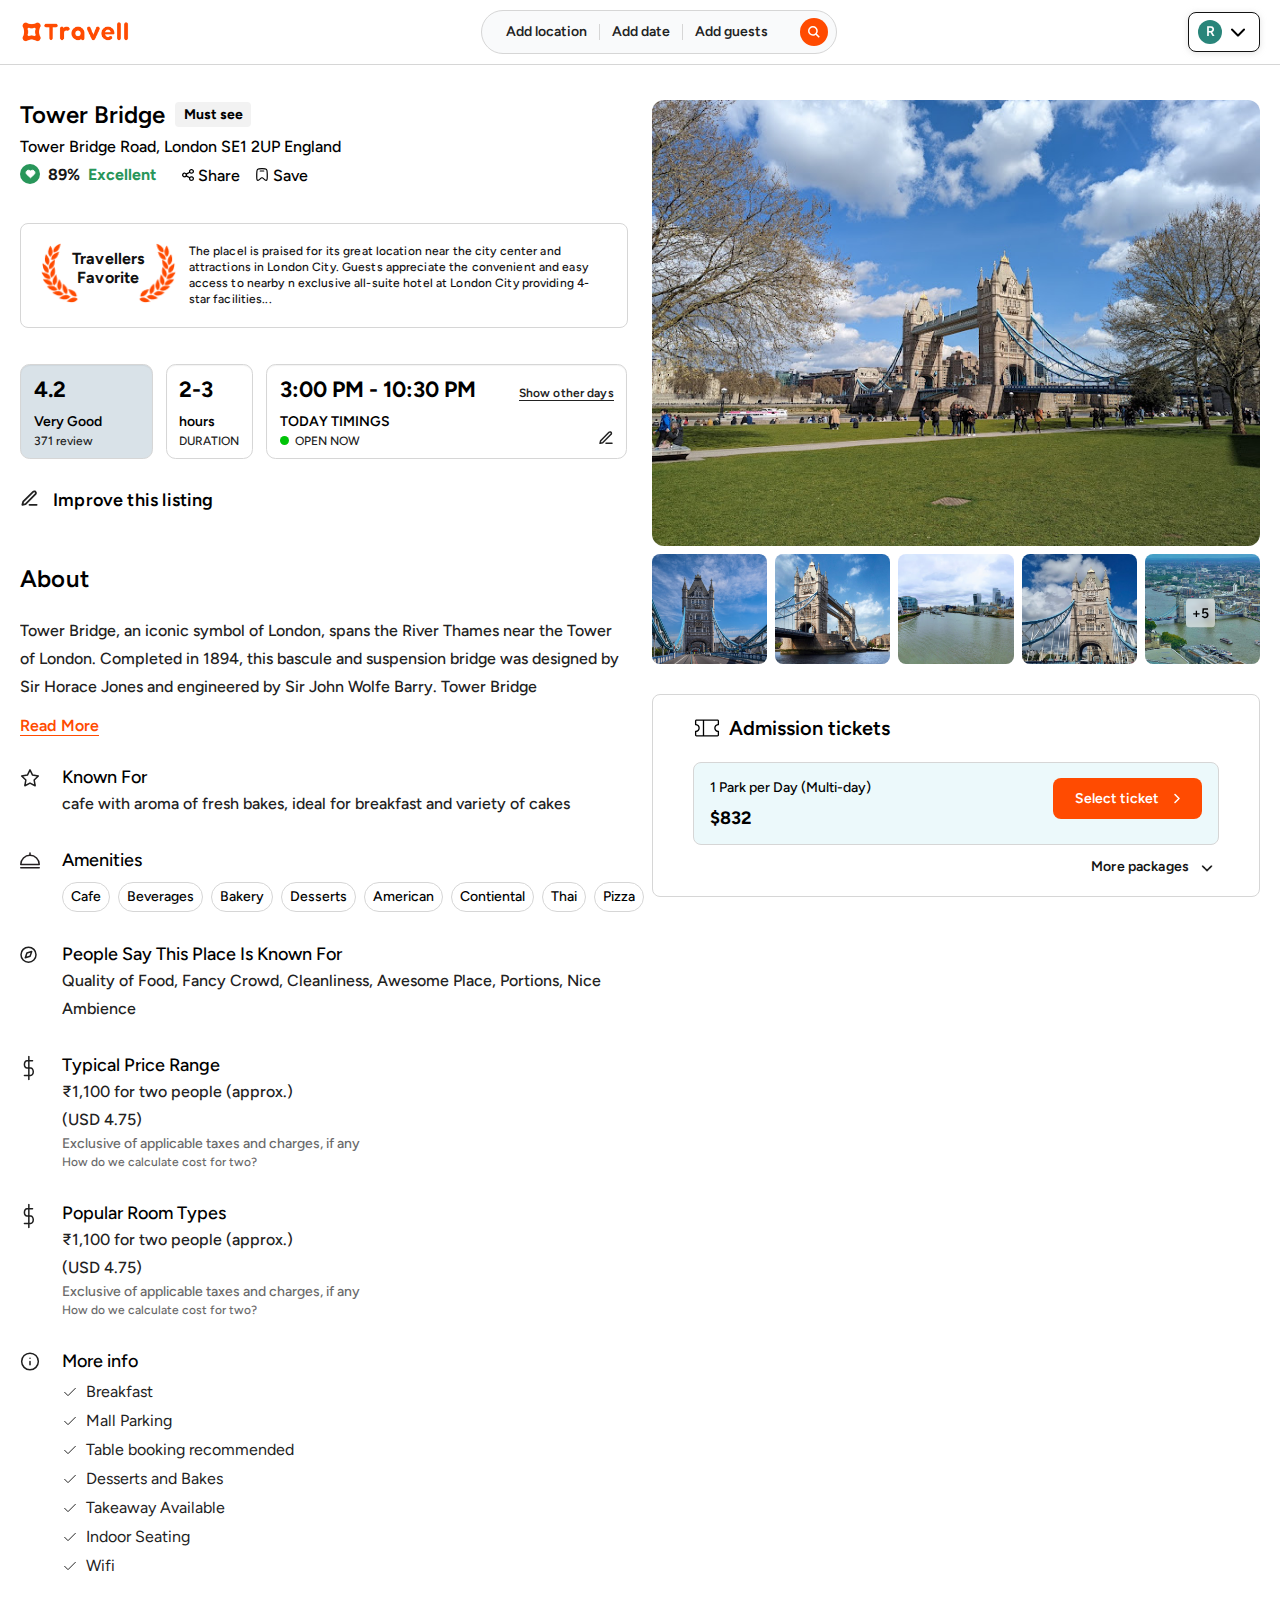
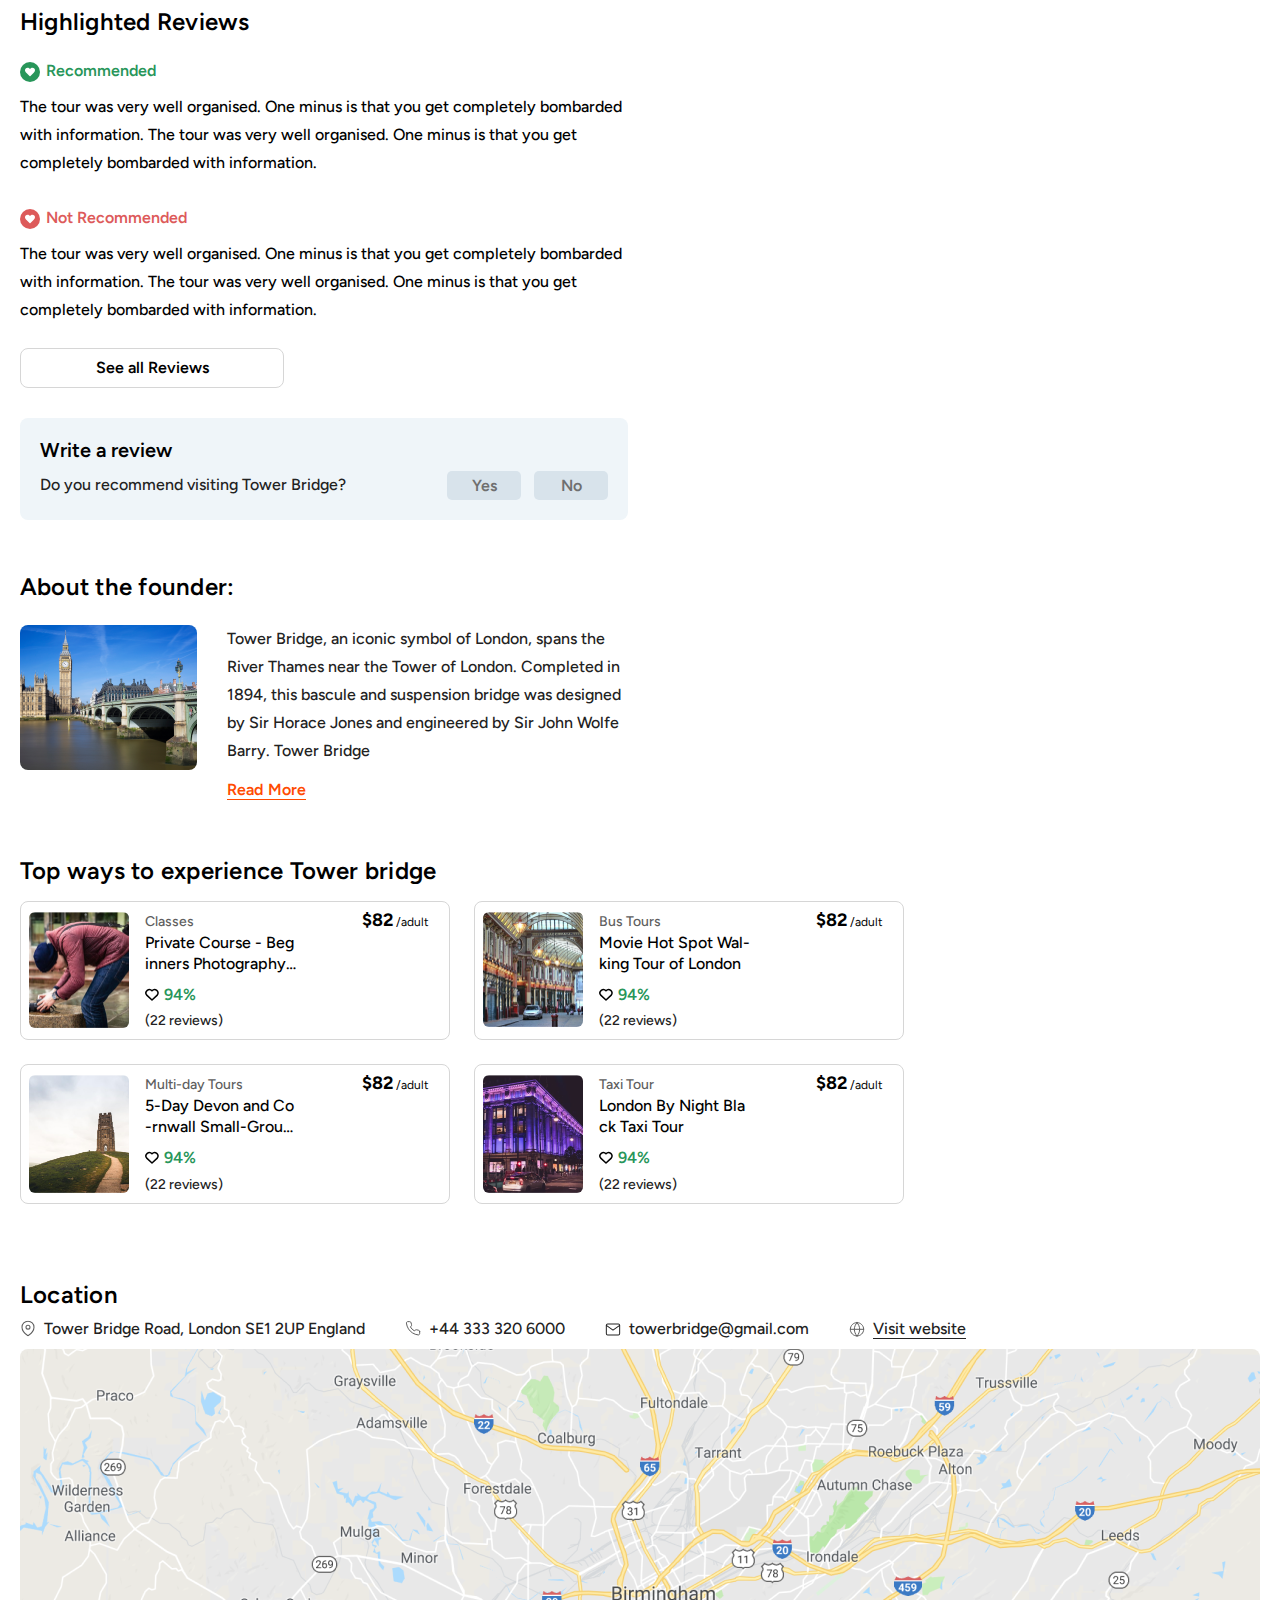
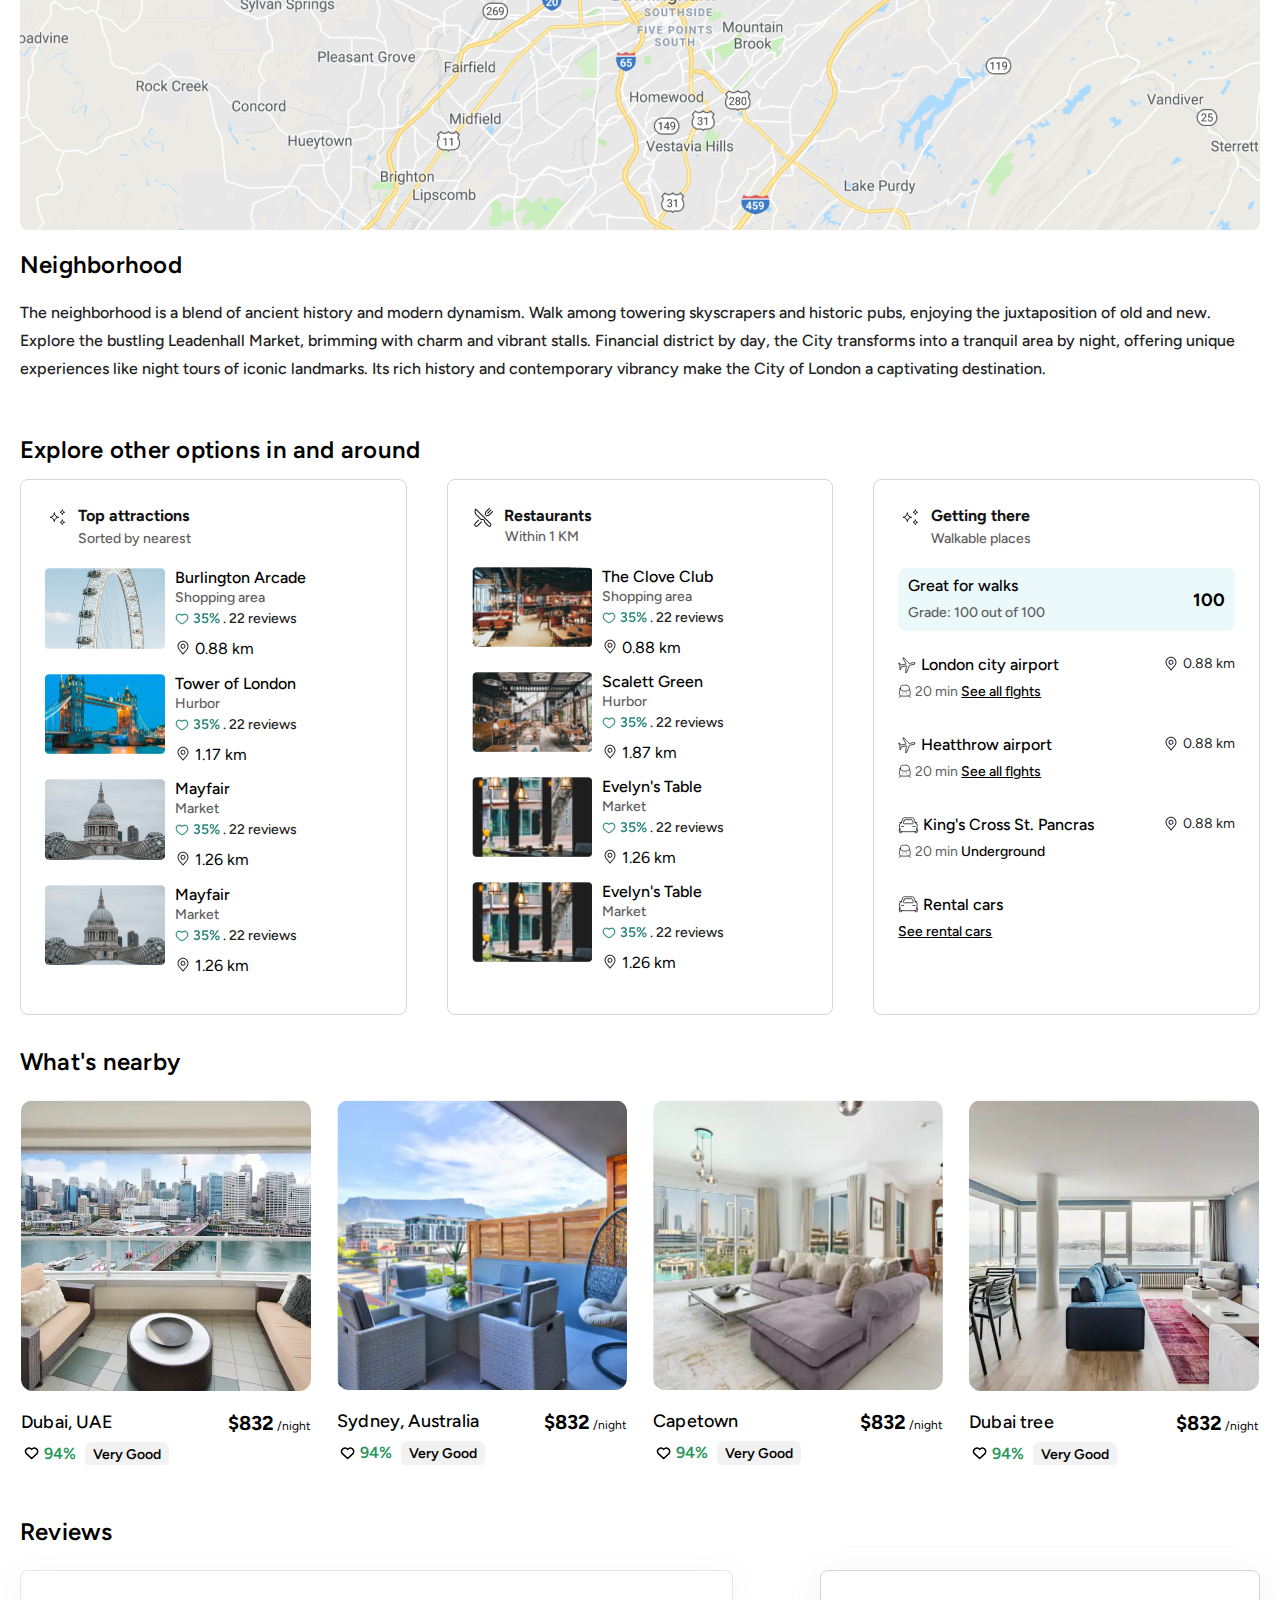
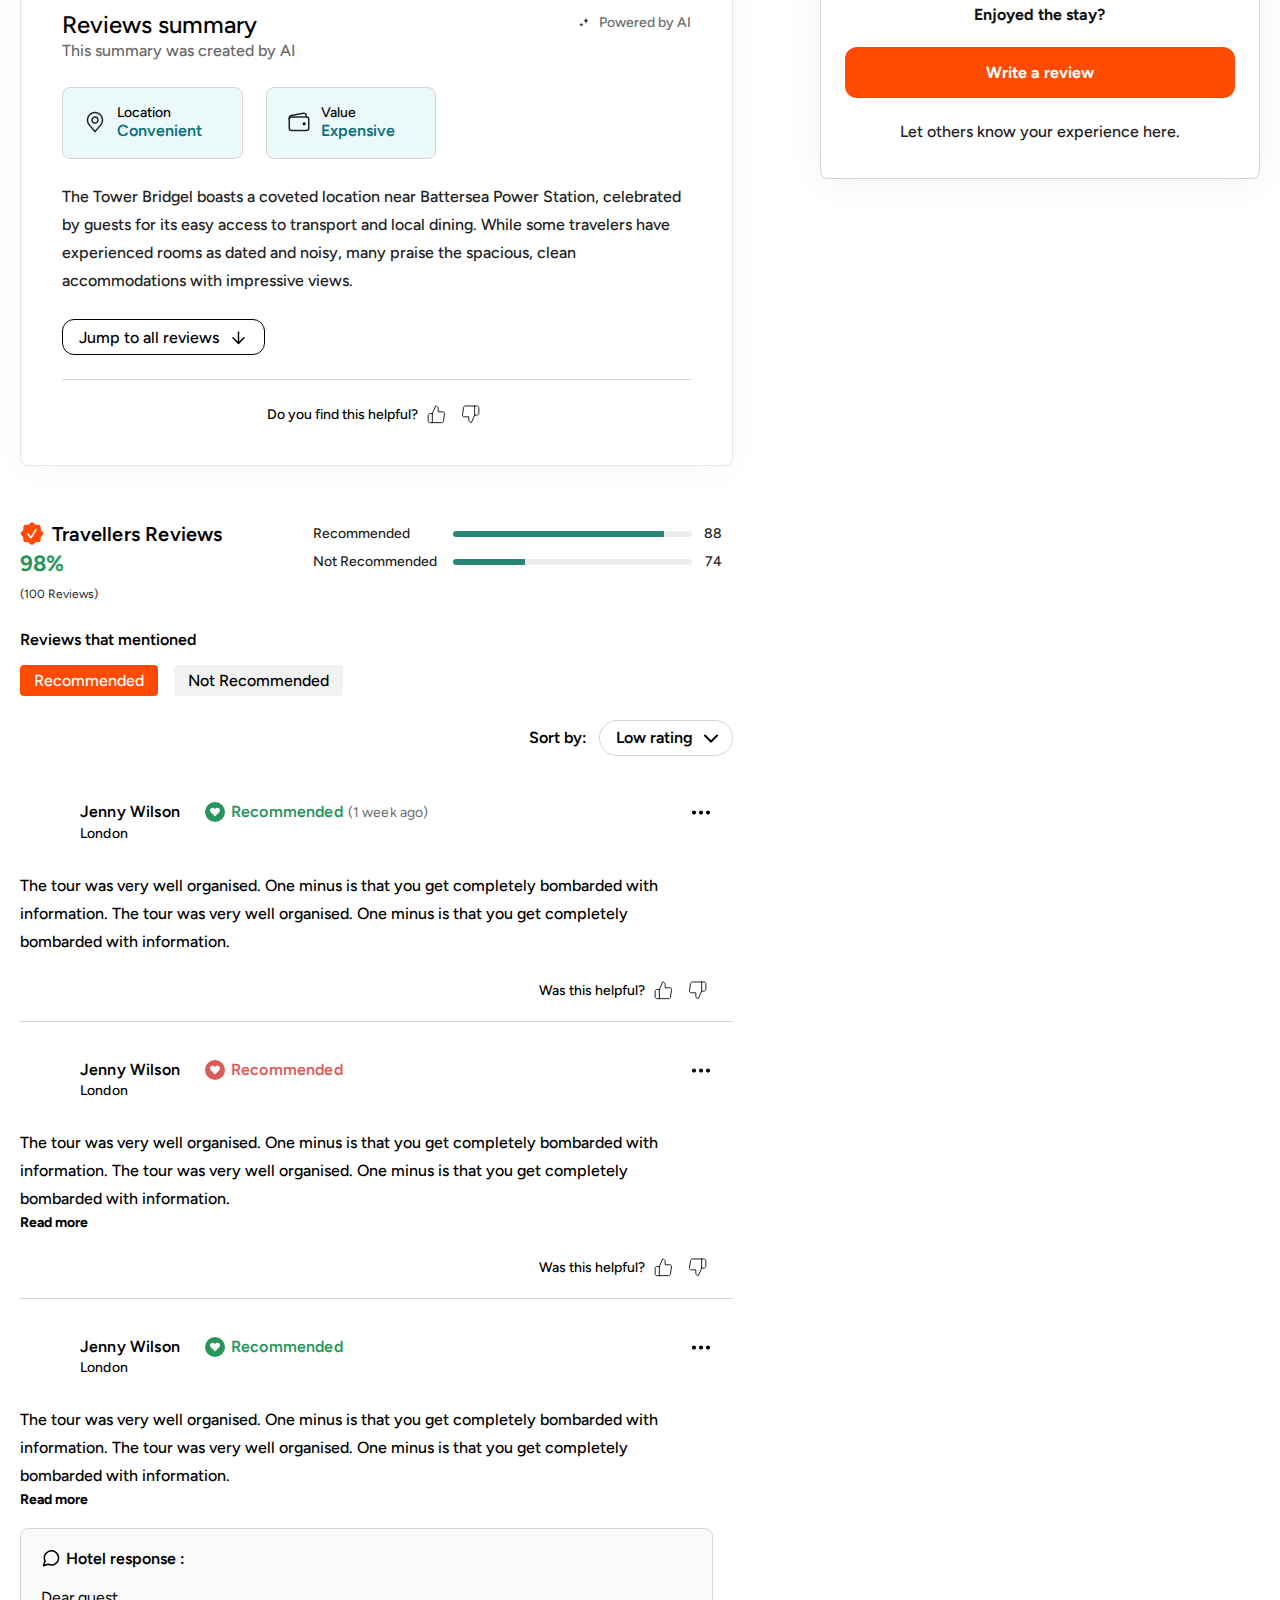
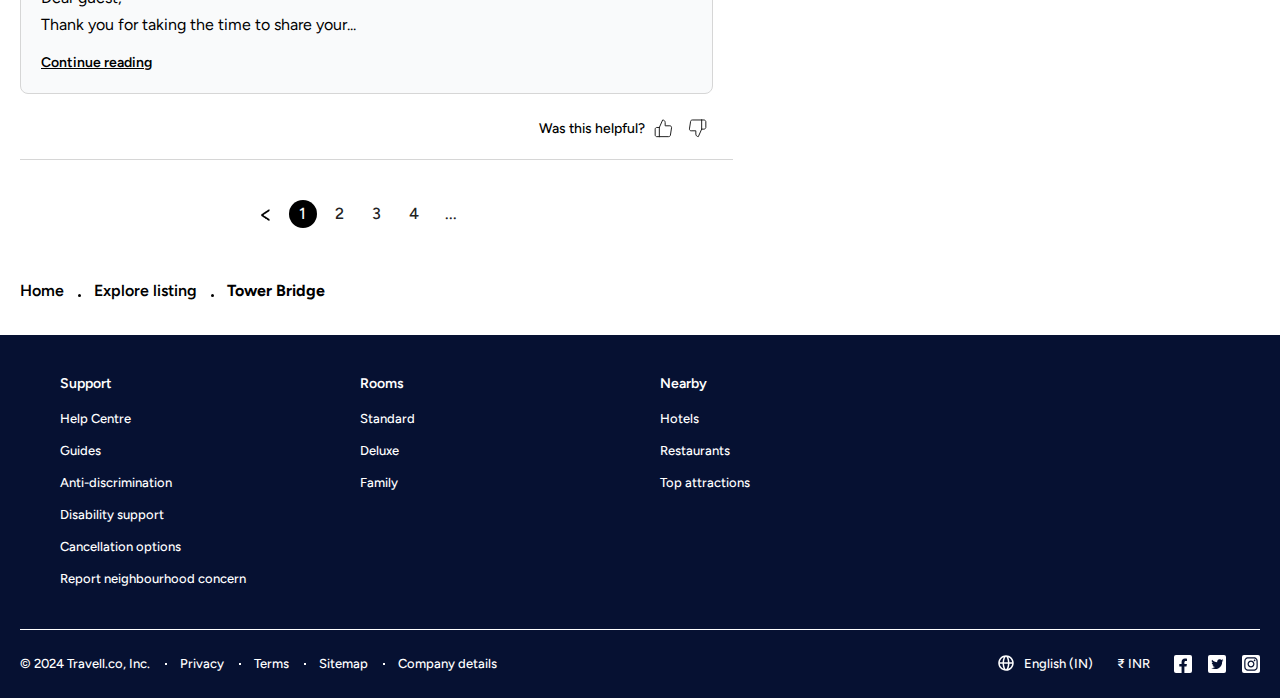
==== commit 264e8cfb: "Added place overview details" ====
--- a/explore-details.html
+++ b/explore-details.html
@@ -554,6 +554,95 @@
             </div>
             <!--ABOUT/OVERVIEW SECTION - END-->
 
+            <!--PLACE/OVERVIEW SECTION - START-->
+            <div class="tr-place-overview">
+              <div class="tr-overview-items">
+                <div class="tr-overview-items-icon">
+                  <img src="images/icons/overview-star-icon.svg" alt="">
+                </div>
+                <div>
+                  <h4>Known For</h4>
+                  <p>cafe with aroma of fresh bakes, ideal for breakfast and variety of cakes</p>
+                </div>
+              </div>
+
+              <div class="tr-overview-items">
+                <div class="tr-overview-items-icon">
+                  <img src="images/icons/overview-beverages-icon.svg" alt="">
+                </div>
+                <div>
+                  <h4>Amenities</h4>
+                  <div class="tr-amenities-lists">
+                    <span>Cafe</span>
+                    <span>Beverages</span>
+                    <span>Bakery</span>
+                    <span>Desserts</span>
+                    <span>American</span>
+                    <span>Contiental</span>
+                    <span>Thai</span>
+                    <span>Pizza</span>
+                  </div>
+                </div>
+              </div>
+
+              <div class="tr-overview-items">
+                <div class="tr-overview-items-icon">
+                  <img src="images/icons/overview-compass-icon.svg" alt="">
+                </div>
+                <div>
+                  <h4>People Say This Place Is Known For</h4>
+                  <p>Quality of Food, Fancy Crowd, Cleanliness, Awesome Place, Portions, Nice Ambience</p>
+                </div>
+              </div>
+
+              <div class="tr-overview-items">
+                <div class="tr-overview-items-icon">
+                  <img src="images/icons/overview-dollar-icon.svg" alt="">
+                </div>
+                <div>
+                  <h4>Typical Price Range</h4>
+                  <p>₹1,100 for two people (approx.)</p>
+                  <p>(USD 4.75)</p>
+                  <div class="tr-price-desc">Exclusive of applicable taxes and charges, if any</div>
+                  <div class="tr-price-short-desc">How do we calculate cost for two?</div>
+                </div>
+              </div>
+
+              <div class="tr-overview-items">
+                <div class="tr-overview-items-icon">
+                  <img src="images/icons/overview-dollar-icon.svg" alt="">
+                </div>
+                <div>
+                  <h4>Popular Room Types</h4>
+                  <p>₹1,100 for two people (approx.)</p>
+                  <p>(USD 4.75)</p>
+                  <div class="tr-price-desc">Exclusive of applicable taxes and charges, if any</div>
+                  <div class="tr-price-short-desc">How do we calculate cost for two?</div>
+                </div>
+              </div>
+
+              <div class="tr-overview-items">
+                <div class="tr-overview-items-icon">
+                  <img src="images/icons/overview-info-icon.svg" alt="">
+                </div>
+                <div>
+                  <h4>More info</h4>
+                  <div class="tr-more-info">
+                    <ul>
+                      <li>Breakfast</li>
+                      <li>Mall Parking</li>
+                      <li>Table booking recommended</li>
+                      <li>Desserts and Bakes</li>
+                      <li>Takeaway Available</li>
+                      <li>Indoor Seating</li>
+                      <li>Wifi</li>
+                    </ul>
+                  </div>
+                </div>
+              </div>
+            </div>
+            <!--PLACE/OVERVIEW SECTION - END-->
+
             <!--HIGHLIGHTED REVIEWS SECTION - START-->
             <div class="tr-review-section tr-highlighted-reviews tr-tab-section">
               <h3>Highlighted Reviews</h3>
--- a/css/style.css
+++ b/css/style.css
@@ -145,7 +145,20 @@
     transform: translateY(-5px);
   }
 }
-
+.tr-custom-scrollbar::-webkit-scrollbar {
+  width: 10px;
+}
+.tr-custom-scrollbar::-webkit-scrollbar-track {
+  box-shadow: inset 0 0 5px grey; 
+  border-radius: 10px;
+}
+.tr-custom-scrollbar::-webkit-scrollbar-thumb {
+  background: #D6D6D6; 
+  border-radius: 10px;
+}
+.tr-custom-scrollbar::-webkit-scrollbar-thumb:hover {
+  background: #D6D6D6; 
+}
 .tr-show-all a {
   font-weight: 600;
   font-size: 16px;
@@ -298,6 +311,13 @@
   display: none;
 }
 
+.list-content li {
+  display: none;
+}
+.list-content li.visible {
+  display: list-item;
+}
+
 /******* HEADER Start *******/
 header {
   border-bottom: 1px solid #D6D6D6;
@@ -305,7 +325,7 @@
   position: sticky;
   top: 0;
   background: #ffffff;
-  z-index: 999;
+  z-index: 1001;
 }
 header .tr-header {
   display: flex;
@@ -412,6 +432,10 @@
   pointer-events: none;
 }
 header .tr-mobile {
+  display: none;
+}
+header .tr-header.explore-page .tr-utility-nav .nav-item.tr-dates,
+header .tr-header.explore-page .tr-utility-nav .nav-item.tr-guest {
   display: none;
 }
 
@@ -893,7 +917,7 @@
   left: 0;
   width: 100%;
   opacity: 0.8;
-  z-index: 2;
+  z-index: 999;
 }
 #overLay.active {
   display: block;
@@ -906,7 +930,7 @@
   position: fixed;
   top: 0;
   left: -100%;
-  z-index: 999;
+  z-index: 1001;
   width: 100%;
   height: 100%;
   transition: all .3s ease;
@@ -998,7 +1022,7 @@
 .tr-hotel-informations .tr-hotel-info .tr-raiting {
   display: flex;
   align-items: center;
-  margin-top: 6px;
+  margin-top: 8px;
 }
 .tr-hotel-informations .tr-hotel-info .tr-raiting a {
   font-size: 16px;
@@ -1148,7 +1172,7 @@
   color: #121212;
 }
 .tr-hotel-certificated .tr-families-favourite p {
-  font-weight: 600;
+  font-weight: 500;
   font-size: 12px;
   line-height: 16px;
   letter-spacing: 0.01em;
@@ -3412,7 +3436,7 @@
   left: 100%;
   width: 100%;
   transition: all .5s ease;
-  z-index: 999;
+  z-index: 1001;
   overflow: auto;
   overflow-y: auto;
   scroll-snap-type: x mandatory;
@@ -3652,7 +3676,7 @@
   bottom: 0;
   left: 100%;
   transition: all .3s ease;
-  z-index: 999;
+  z-index: 1001;
 }
 .tr-write-review-modal::-webkit-scrollbar {
   display: none;
@@ -4053,6 +4077,8 @@
   padding: 16px;
   position: absolute;
   width: 326px;
+  max-height: 350px;
+  overflow-y: auto;
   left: 0;
   top: 59px;
   background: #FFFFFF;
@@ -4078,15 +4104,15 @@
 .tr-search-hotel .tr-recent-searchs-modal ul {
   flex-wrap: wrap;
 }
-.tr-search-hotel .tr-recent-searchs-modal ul li {
+.tr-search-hotel .tr-recent-searchs-modal li {
   border-top: 1px solid #D6D6D6;
   padding: 16px 0;
 }
-.tr-search-hotel .tr-recent-searchs-modal ul li:first-child {
+.tr-search-hotel .tr-recent-searchs-modal li:first-child {
   padding-top: 0;
   border-top-color: transparent;
 }
-.tr-search-hotel .tr-recent-searchs-modal ul li:last-child {
+.tr-search-hotel .tr-recent-searchs-modal li:last-child {
   padding-bottom: 0;
 }
 .tr-search-hotel .tr-recent-searchs-modal .tr-place-info {
@@ -4101,11 +4127,14 @@
   border-radius: 8px;
 }
 .tr-search-hotel .tr-recent-searchs-modal .tr-location-icon {
+  display: flex;
+  align-items: center;
+  justify-content: center;
   background-color: rgba(214, 214, 214, 0.3);
-  background-image: url(../images/icons/map-pin-icon.svg);
+  /*background-image: url(../images/icons/map-pin-icon.svg);
   background-repeat: no-repeat;
   background-position: center;
-  background-size: 16px;
+  background-size: 16px;*/
   border-radius: 100px;
   width: 28px;
   height: 28px;
@@ -4330,6 +4359,9 @@
   border-radius: 12px;
   overflow: hidden;
 }
+.tr-more-places-list .tr-hotel-img img {
+  transition: all .5s ease;
+}
 .tr-more-places-list .tr-hotel-img:hover img {
   transform: scale(1.1);
   transition: all .5s ease;
@@ -4345,6 +4377,10 @@
   font-weight: 600;
   line-height: 19px;
   transition: all .3s ease;
+  display: block;
+  white-space: nowrap;
+  overflow: hidden;
+  text-overflow: ellipsis;
 }
 .tr-more-places-list .tr-hotel-facilities {
   margin-top: 8px;
@@ -4585,6 +4621,7 @@
   font-size: 16px;
   padding: 0 0 0 12px;
   position: relative;
+  flex: none;
 }
 .tr-title-filter-section .custom-select .select-selected {
   border: transparent;
@@ -4880,9 +4917,17 @@
 .tr-room-section-2 .tr-hotel-deatil h2 {
   line-height: 26px;
   margin-bottom: 0;
+  white-space: nowrap;
+  max-width: 50%;
+  overflow: hidden;
+  text-overflow: ellipsis;
 }
 .tr-room-section-2 .tr-hotel-deatil h2 a {
   color: #000000;
+  border-bottom: 1px solid transparent;
+}
+.tr-room-section-2 .tr-hotel-deatil h2 a:hover {
+  border-color: #000000;
 }
 .tr-room-section-2 .tr-heading-with-rating {
   display: flex;
@@ -4958,25 +5003,25 @@
   display: block;
   margin-top: 4px;
 }
-.tr-room-section-2 .tr-hotel-deatil .tr-more-facilities ul {
+/*.tr-room-section-2 .tr-hotel-deatil .tr-more-facilities ul {
   display: flex;
   flex-wrap: wrap;
-}
+}*/
 .tr-room-section-2 .tr-hotel-deatil .tr-more-facilities ul li {
   font-size: 14px;
   line-height: 17px;
   color: #232A2F;
-  padding-right: 11px;
+/*  padding-right: 11px;*/
   position: relative;
 }
-.tr-room-section-2 .tr-hotel-deatil .tr-more-facilities ul li:not(:last-child):after {
+/*.tr-room-section-2 .tr-hotel-deatil .tr-more-facilities ul li:not(:last-child):after {
   content: "";
   position: absolute;
   top: 8px;
   right: 5px;
   border: 1px solid #222222;
   opacity: 0.8;
-}
+}*/
 
 .tr-room-section-2 .tr-hotel-price-section {
   width: 250px;
@@ -5153,6 +5198,13 @@
   width: 1px;
   height: 20px;
   background: #FFFFFF;
+}
+.tr-hotels-not-available {
+  display: flex;
+  justify-content: center;
+  font-size: 18px;
+  border-top: 1px solid #D6D6D6;
+  padding: 100px 0;
 }
 /******* ROOM End *******/
 
@@ -5462,18 +5514,25 @@
 .accordion-items-content .accordion-collapse {
   padding-top: 16px;
 }
-
+.tr-room-section-2 .tr-hotel-deatil .accordion-items-content .tr-more-facilities {
+  margin-top: 0;
+}
 .tr-listing-without-dates-1 .tr-room-section-2 .tr-hotel-deatil .tr-more-facilities ul {
-  margin-bottom: 16px;
+  /*margin-bottom: 16px;*/
+  padding-left: 20px;
 }
 .tr-listing-without-dates-1 .tr-room-section-2 .tr-hotel-deatil .tr-more-facilities ul:last-child {
   margin-bottom: 0;
 }
 .tr-listing-without-dates-1 .tr-room-section-2 .tr-hotel-deatil .tr-more-facilities ul li {
   font-size: 16px;
+  font-weight: 400;
   line-height: 19px;
   color: #222222;
-}
+  list-style: disc;
+  margin-bottom: 5px;
+}
+
 .tr-listing-without-dates-1 .tr-room-section-2 .tr-hotel-deatil .tr-hotel-facilities {
   padding: 0;
 }
@@ -5534,6 +5593,96 @@
 .tr-date-section input[type="text"].tr-room-guest::-ms-input-placeholder {
   font-size: 16px;
   color: #000000;
+}
+.tr-budget-hotels-near-you.tr-more-places {
+  border-bottom: none;
+  padding: 24px 0;
+}
+.tr-budget-hotels-near-you .tr-heading-with-see-all {
+  display: flex;
+  align-items: center;
+  justify-content: space-between;
+}
+.tr-budget-hotels-near-you .tr-see-all {
+  font-weight: 600;
+  color: #000000;
+  text-decoration: underline;
+}
+.tr-budget-hotels-near-you .tr-see-all:hover {
+  text-decoration: none;
+}
+.tr-budget-hotels-near-you .tr-more-places-list .tr-hotel-facilities {
+  height: 72px;
+  overflow: hidden;
+}
+.tr-budget-hotels-near-you .tr-more-places-list .tr-hotel-facilities.showing-all {
+  height: auto;
+  overflow: visible;
+}
+.tr-budget-hotels-near-you .tr-more-places-list .tr-hotel-facilities ul {
+  display: block;
+  margin-top: 0px;
+  padding-left: 20px;
+  position: relative;
+}
+.tr-budget-hotels-near-you .tr-more-places-list .tr-hotel-facilities ul li {
+  display: none;
+  font-size: 16px;
+  line-height: 24px;
+  list-style: disc;
+  opacity: 1;
+  margin-right: 0;
+}
+.tr-budget-hotels-near-you .tr-more-places-list .tr-hotel-facilities ul li.visible {
+  display: list-item;
+}
+.tr-budget-hotels-near-you .tr-more-places-list .tr-hotel-facilities ul li:before {
+  display: none;
+}
+.tr-budget-hotels-near-you button.tr-anchor-btn.toggle-list {
+  background-color: #FFFFFF;
+  background-image: url(../images/icons/read-more-icon.png);
+  background-repeat: no-repeat;
+  background-position: center;
+  background-size: 20px;
+  border-bottom: none;
+  padding: 2px 12px;
+  position: absolute;
+  right: 0;
+  bottom: 0;
+  text-indent: -9999px;
+}
+.tr-budget-hotels-near-you .tr-price {
+  display: flex;
+  align-items: center;
+  font-size: 14px;
+  font-weight: 600;
+}
+.tr-budget-hotels-near-you .tr-price strong {
+  font-size: 20px;
+  font-weight: 700;
+  line-height: 24px;
+  margin: 0 5px;
+}
+.tr-budget-hotels-near-you .tr-price .tr-night {
+  font-size: 12px;
+  font-weight: 400;
+}
+.tr-budget-hotels-near-you .slick-slide {
+  margin: 0;
+}
+.tr-budget-hotels-near-you .slick-slider .slick-arrow {
+  opacity: 0;
+  top: 110px;
+}
+.tr-budget-hotels-near-you:hover .slick-slider .slick-arrow {
+  opacity: 1;
+}
+.tr-budget-hotels-near-you .slick-slider .slick-arrow.slick-prev {
+  left: 30px;
+}
+.tr-budget-hotels-near-you .slick-slider .slick-arrow.slick-next {
+  right: 30px;
 }
 
 
@@ -5759,6 +5908,49 @@
   color: #09707A;
   margin-bottom: 24px;
   padding: 17.5px 20px 17.5px 44px;
+}
+
+/*Recently Search Modal*/
+.tr-authentication .tr-recent-searchs-modal {
+  padding: 0 16px;
+  position: absolute;
+  width: 100%;
+  max-height: 350px;
+  overflow-y: auto;
+  left: 0;
+  top: 100%;
+  background: #FFFFFF;
+  border-radius: 0px 0px 12px 12px;
+  box-shadow: 0px 4px 33.4px rgba(156, 156, 156, 0.6);
+  z-index: 2;
+}
+.tr-authentication .tr-recent-searchs-modal li {
+  border-top: 1px solid #D6D6D6;
+  padding: 16px 0;
+}
+.tr-authentication .tr-recent-searchs-modal li:first-child {
+  border-top-color: transparent;
+}
+.tr-authentication .tr-recent-searchs-modal .tr-place-info {
+  display: flex;
+  align-items: center;
+  border-radius: 8px;
+  cursor: pointer;
+  padding: 8px 6px;
+}
+.tr-authentication .tr-recent-searchs-modal .tr-place-info:hover{
+  background: #F7F7F7;
+  border-radius: 8px;
+}
+.tr-authentication .tr-recent-searchs-modal .tr-location-icon {
+  display: flex;
+  align-items: center;
+  justify-content: center;
+  background-color: rgba(214, 214, 214, 0.3);
+  border-radius: 100px;
+  width: 28px;
+  height: 28px;
+  margin-right: 10px;
 }
 /******* SignIn/SignUp Modal - End *******/
 
@@ -5842,9 +6034,13 @@
   margin: 24px 0 30px;
   padding-top: 24px;
   position: relative;
+  display: flex;
+  gap: 20px;
+  justify-content: space-between;
 }
 .tr-explore-search .tr-explore-search-feild {
   position: relative;
+  width: 100%;
 }
 .tr-explore-search .tr-search-field {
   font-size: 16px;
@@ -5854,22 +6050,20 @@
   background-color: #FFFFFF;
   border: 1px solid #EFEFEF;
   border-radius: 30px;
-  /*box-shadow: 0px 4px 20px rgba(0, 0, 0, 0.15);*/
-  padding: 16px 60px 16px 35px;
+  box-shadow: 0px 4px 20px rgba(0, 0, 0, 0.15);
+  padding: 14px 50px 14px 35px;
   width: 100%;
-  height: 52px;
+  height: 45px;
 }
 .tr-explore-search input[type="text"]:focus {
   color: var(--bs-body-color);
   background-color: #FFFFFF;
-  border-color: #86b7fe;
-  box-shadow: none;
-  border: none;
+  border-color: #EFEFEF;
   outline: none;
 }
 .tr-explore-search .tr-search-by-category {
   position: absolute !important;
-  top: 15px;
+  top: 13px;
   left: 112px;
 }
 .tr-explore-search .tr-search-by-category div:not(:first-child) {
@@ -5885,8 +6079,8 @@
   background-position: center;
   background-size: 16px;
   border-radius: 50%;
-  width: 44px;
-  height: 44px;
+  width: 37px;
+  height: 37px;
   position: absolute;
   top: 4px;
   right: 4px;
@@ -5905,78 +6099,67 @@
 .tr-explore-search .tr-explore-search-modal.open {
   display: block;
 }
-.tr-explore-search .tr-explore-search-modal .tr-search-field {
-  box-shadow: none;
-/*  border-radius: 30px 30px 0 0;*/
+.tr-explore-search .tr-explore-search-modal .tr-explore-search-feild {
+  width: auto;
+  margin: 24px;
+}
+.tr-explore-search .tr-explore-search-modal button.btn-close {
+  display: none;
 }
 /*Recently Search Modal*/
 .tr-explore-search .tr-recent-searchs-modal {
   display: none;
-  border-radius: 0 0 26px 26px;
-  box-shadow: inset 0 10px 10px -5px rgba(200, 200, 200, 0.5);
-  width: 100%px;
-  padding: 16px 0 16px 0;
-}
-.tr-explore-search .tr-recent-searchs-modal .tr-enable-location {
-  background-image: url(../images/icons/location-enable-icon.svg);
-  background-repeat: no-repeat;
-  background-size: 32px;
-  background-position: top 0px left 0px;
-  font-weight: 600;
-  line-height: 32px;
-  padding: 0 0 20px 42px;
-}
-.tr-explore-search .tr-recent-searchs-modal h5 {
-  font-size: 14px;
-  font-weight: 400;
-  color: #6A6A6A;
-  padding: 0 16px
-}
-.tr-explore-search .tr-recent-searchs-modal ul {
-  padding: 0 16px
-}
-.tr-explore-search .tr-recent-searchs-modal ul li {
-  border-top: 1px solid #D6D6D6;
-  padding: 16px 0;
-}
-.tr-explore-search .tr-recent-searchs-modal ul li:first-child {
-  padding-top: 0;
-  border-top-color: transparent;
-}
-.tr-explore-search .tr-recent-searchs-modal ul li:last-child {
-  padding-bottom: 0;
-}
-.tr-explore-search .tr-recent-searchs-modal .tr-place-info {
+  border-top: 1px solid #D9E2E8;
+  width: 100%;
+  max-height: 450px;
+  overflow-y: auto;
+}
+.tr-explore-search .tr-search-lists {
+  border-bottom: 1px solid #D9E2E8;
+  padding: 0 24px 24px;
+}
+.tr-explore-search .tr-search-list {
   display: flex;
   align-items: center;
+  gap: 18px;
+  margin-top: 24px;
+}
+.tr-explore-search .tr-search-list .tr-image {
+  width: 71px;
+  margin: 0;
+}
+.tr-explore-search .tr-search-list .tr-image img {
   border-radius: 8px;
-  cursor: pointer;
-  padding: 8px 6px;
-}
-.tr-explore-search .tr-recent-searchs-modal .tr-place-info:hover{
-  background: #F7F7F7;
+}
+.tr-explore-search .tr-popular-attractions {
+  border-bottom: 1px solid #D9E2E8;
+  padding: 24px;
+  margin-bottom: 30px;
+}
+.tr-explore-search .tr-popular-attractions h4 {
+  font-size: 20px;
+  font-weight: 700;
+  line-height: 28px;
+}
+.tr-explore-search .tr-popular-attractions .tr-popular-attractions-lists {
+  display: flex;
+  flex-wrap: wrap;
+  gap: 0 9px;
+}
+.tr-explore-search .tr-popular-attractions .tr-popular-attractions-list {
+  margin-top: 20px;
+  flex: 1 1 calc(33% - 9px);
+}
+.tr-explore-search .tr-popular-attractions .tr-popular-attractions-list .tr-image {
+  margin: 0 0 11px 0;
+}
+.tr-explore-search .tr-popular-attractions img {
   border-radius: 8px;
 }
-.tr-explore-search .tr-recent-searchs-modal .tr-location-icon {
-  background-color: rgba(214, 214, 214, 0.3);
-  background-image: url(../images/icons/map-pin-icon.svg);
-  background-repeat: no-repeat;
-  background-position: center;
-  background-size: 16px;
-  border-radius: 100px;
-  width: 28px;
-  height: 28px;
-  margin-right: 10px;
-}
-.tr-explore-search .tr-recent-searchs-modal .tr-location-info .tr-name {
-  font-size: 14px;
-  line-height: 17px;
-  padding-bottom: 4px;
-}
-.tr-explore-search .tr-recent-searchs-modal .tr-location-info .tr-category {
-  font-size: 12px;
-  line-height: 14px;
-  color: #6A6A6A;
+.tr-explore-search .tr-popular-attractions a {
+  color: #222222;
+  font-weight: 600;
+  line-height: 21px;
 }
 
 .tr-explore-filter {
@@ -6054,18 +6237,39 @@
   display: block!important;
 }
 
-/*.tr-explore-listing .tr-category {
+.tr-explore-listing .tr-category {
   font-size: 12px;
   line-height: 14px;
   color: #6A6A6A;
-}*/
+}
 .tr-explore-listing .tr-heading-with-distance {
   display: flex;
+  flex-wrap: wrap;
   justify-content: space-between;
   font-size: 12px;
   line-height: 14px;
   color: #8F8F8F;
 }
+.tr-explore-listing .tr-line-row {
+  flex-basis: 100%;
+}
+.tr-explore-listing .tr-line-row .tr-line {
+  width: 40px;
+  margin-bottom: 5px;
+  border-top: 2px solid #FF4B01;
+}
+.tr-explore-listing .tr-line-row .tr-line.tr-orange {
+  border-top: 2px solid #FF4B01;
+}
+.tr-explore-listing .tr-line-row .tr-line.tr-yellow {
+  border-top: 2px solid #FFAE00;
+}
+.tr-explore-listing .tr-line-row .tr-line.tr-green {
+  border-top: 2px solid #28965A;
+}
+.tr-explore-listing .tr-line-row .tr-line.tr-purple {
+  border-top: 2px solid #9E1EE9;
+}
 .tr-explore-listing .tr-distance {
   font-size: 11px;
   font-weight: 400;
@@ -6087,6 +6291,7 @@
 .tr-explore-listing .tr-image {
   width: 100%;
   margin: 10px 0 12px;
+  position: relative;
 }
 .tr-explore-listing .tr-image .carousel-inner {
   border-radius: 8px;
@@ -6144,8 +6349,30 @@
 .tr-historical-monument,
 .tr-experience,
 .tr-knights-bridge,
-.tr-market {
+.tr-market,
+.tr-common-marketing {
   padding-bottom: 24px;
+}
+.tr-explore-listing .tr-anchor-btn.tr-save {
+  background-image: url(../images/icons/save-plus-icon.svg);
+  background-repeat: no-repeat;
+  background-size: 20px;
+  background-position: center;
+  border: none;
+  width: 20px;
+  height: 20px;
+  text-indent: -9999px;
+  position: absolute;
+  top: 11px;
+  right: 14px;
+  transition: all .3s ease;
+}
+.tr-explore-listing .tr-anchor-btn.tr-save:hover {
+  transform: scale(1.2);
+  transition: all .3s ease;
+}
+.tr-explore-listing .slick-slide {
+  position: relative;
 }
 .slick-list {
   margin-left: -2px;
@@ -6263,6 +6490,12 @@
   border-radius: 8px;
 }
 
+.tr-explore-listing .tr-experience .tr-images {
+  position: relative;
+}
+.tr-explore-listing .tr-experience .tr-anchor-btn.tr-save {
+  z-index: 1;
+}
 .tr-experience-slider {
   border-radius: 8px;
   overflow: hidden;
@@ -6385,6 +6618,91 @@
 .tr-market .tr-store-details .tr-store-name a {
   color: #ffffff;
 }
+
+.tr-market .tr-restaurant-images {
+  display: flex;
+  gap: 4px;
+  border-radius: 10px;
+  overflow: hidden;
+  margin: 8px 0;
+}
+.tr-market .tr-restaurant-images div {
+  width: 25%;
+}
+
+.tr-common-marketing .tr-common-slider {
+  margin: 10px 0 12px;
+}
+.tr-common-marketing .slick-list {
+  margin: 0 -6.5px 0 -6.5px;
+}
+.tr-common-marketing .slick-slide {
+  margin: 0 7.5px;
+}
+.tr-common-marketing .tr-slider img {
+  border-radius: 8px;
+}
+.tr-common-marketing .tr-slider-details {
+  padding: 12px 7px 0 7px;
+}
+.tr-common-marketing .tr-slider-details .tr-category-type {
+  font-size: 12px;
+  color: #6A6A6A;
+}
+.tr-common-marketing .tr-slider-details .tr-title-name {
+  width: 100%;
+  margin-bottom: 4px;
+  line-height: 16px;
+}
+.tr-common-marketing .tr-slider-details button.tr-share {
+  background-image: url(../images/icons/save-square-icon.svg);
+  background-repeat: no-repeat;
+  background-size: 11px;
+  background-position: center;
+  border: none;
+  width: 11px;
+  line-height: 12px;
+  text-indent: -9999px;
+}
+.tr-common-marketing .tr-slider-details .tr-heart {
+  background-color: transparent;
+  width: auto;
+  height: auto;
+  margin-top: -3px;
+}
+.tr-common-marketing .tr-slider-details .tr-ranting-percent,
+.tr-common-marketing .tr-slider-details .tr-per-person {
+  color: #222222;
+  font-size: 10px;
+  font-weight: 600;
+  line-height: 16px;
+}
+.tr-common-marketing .tr-slider-details .tr-per-person {
+  padding-left: 16px;
+  position: relative;
+}
+.tr-common-marketing .tr-slider-details .tr-per-person:before {
+  content: ".";
+  position: absolute;
+  top: -5.5px;
+  left: 6px;
+  font-size: 19px;
+}
+.tr-common-marketing .tr-slider-details .tr-like-review {
+  position: static;
+  line-height: 15px;
+}
+.tr-common-marketing .tr-food-lists {
+  display: flex;
+  gap: 5px;
+  color: #6A6A6A;
+  font-size: 11px;
+  margin-top: 4px;
+}
+.tr-common-marketing .slick-slider .slick-arrow {
+  margin-top: -68px;
+}
+
 
 .tr-explore-listing .tr-load-more {
   background-color: #F3F4F6;
@@ -6457,7 +6775,50 @@
 .tr-explore-listing .tr-map-and-filter button.map:after {
   display: none;
 }
+.tr-explore-listing #map1 {
+  width: 100%;
+  height: 100%;
+}
 /******* Explore Listing Page - End *******/
+
+/******* Explore Listing Filter Search - State *******/
+.tr-explore-listing .tr-explore-listing-search.tr-total-search {
+  position: relative;
+  text-align: center;
+  margin-top: 0;
+  padding-top: 7px;
+}
+.tr-explore-listing .tr-explore-listing-search.tr-total-search strong {
+  color: #000000;
+}
+.tr-explore-listing .tr-explore-listing-search button.back-page-btn {
+  background-image: url(../images/chevron-down-left-icon.svg);
+  background-repeat: no-repeat;
+  background-size: 8px;
+  background-position: center;
+  box-sizing: border-box;
+  box-shadow: 0px 4px 6.4px rgba(156, 156, 156, 0.22);
+  border-radius: 100px;
+  width: 32px;
+  height: 32px;
+  opacity: 1;
+  position: absolute;
+  top: 0;
+  left: 0;
+  text-indent: -9999px;
+}
+.tr-explore-search-filter button.tr-filter-btn {
+  background-color: transparent;
+  border: 1px solid #D6D6D6;
+  border-radius: 50%;
+  width: 45px;
+  height: 45px;
+  transition: all .3s ease;
+}
+.tr-explore-search-filter button.tr-filter-btn:hover {
+  box-shadow: 0px 4px 20px rgba(0, 0, 0, 0.15);
+}
+/******* Explore Listing Filter Search - End *******/
 
 /******* Explore Details Page - Start *******/
 .tr-explore-details .tr-mobile {
@@ -6908,6 +7269,9 @@
 .w-30 {
   width: 30%;
 }
+.w-40 {
+  width: 40%;
+}
 .w-50 {
   width: 50%;
 }
@@ -6923,9 +7287,25 @@
 .w-100 {
   width: 100%;
 }
+
+.h-10 {
+  height: 10px;
+}
 .h-14 {
   height: 14px;
 }
+.h-15 {
+  height: 15px;
+}
+.h-20 {
+  height: 20px;
+}
+.h-24 {
+  height: 25px;
+}
+.h-230 {
+  height: 230px;
+}
 .mt-24 {
   margin-top: 24px;
 }
@@ -6940,6 +7320,9 @@
 }
 .mb-24 {
   margin-bottom: 24px;
+}
+.ml-20 {
+  margin-left: 20px;
 }
 .tr-no-data-dark-gray {
   background-color: #BDBDBD;
@@ -7346,4 +7729,259 @@
 #improveListingModal button.tr-anchor-btn:hover {
   border-color: transparent;
 }
-/******* Explore Details Page - End *******/+/******* Explore Details Page - End *******/
+
+
+/******* Single Page - Start *******/
+.tr-single-page {
+  margin-top: 35px;
+}
+.tr-single-page h1,
+.tr-single-page h2,
+.tr-single-page h3 {
+  font-weight: 600;
+  line-height: 28px;
+  color: #222222;
+}
+.tr-single-page h1 {
+  font-size: 26px;
+  margin-bottom: 20px;
+}
+.tr-single-page h2 {
+  font-size: 20px;
+  margin-bottom: 20px;
+}
+.tr-single-page h3 {
+  font-size: 18px;
+}
+.tr-single-page ul {
+  margin-bottom: 20px;
+  padding-left: 20px;
+}
+.tr-single-page ul li {
+  list-style: disc;
+}
+.tr-single-page p,
+.tr-single-page ul li,
+.tr-single-page address {
+  font-size: 16px;
+  font-weight: 400;
+  line-height: 28px;
+  color: #222222;
+}
+.tr-single-page p,
+.tr-single-page address {
+  margin-bottom: 20px;
+}
+/******* Single Page - End *******/
+
+/******* Home Page - End *******/
+.tr-search-home-page {
+  padding: 0;
+}
+.tr-search-home-page .tr-nav-tabs {
+  display: none;
+  justify-content: center;
+  margin: 10px 0;
+}
+.tr-search-home-page .tr-nav-tabs.show {
+  display: flex;
+  border-bottom: 1px solid #D6D6D6;
+  margin-top: 2px;
+}
+.tr-search-home-page .tr-nav-tabs > div {
+  border-bottom: 2px solid transparent;
+  position: relative;
+}
+.tr-search-home-page .tr-nav-tabs > div:not(:first-child):after {
+  content: "";
+  position: absolute;
+  top: 20px;
+  width: 1px;
+  height: 18px;
+  background-color: #d6d6d6;
+}
+.tr-search-home-page .tr-nav-tabs > div:hover {
+  border-color: #000000;
+}
+.tr-search-home-page .tr-nav-tabs > div span {
+  display: block;
+  border-radius: 20px;
+  font-size: 16px;
+  font-weight: 400;
+  line-height: 21px;
+  color: #131313;
+  cursor: pointer;
+  padding: 18px 20px;
+}
+.tr-search-home-page .tr-nav-tabs > div span img {
+  margin: -3px 4px 0 0;
+}
+.tr-search-home-page .tr-nav-tabs > div.active {
+  border-color: #FF4B01;
+}
+.tr-search-home-page .tr-nav-tabs > div.active span {
+  font-weight: 700;
+}
+.tr-search-home-page .tr-nav-tabs > div.active span:hover {
+  background-color: transparent;
+}
+.tr-search-home-page .tr-nav-tabs.show.non-clickable div {
+  pointer-events: none;
+}
+.tr-search-home-page .tr-mobile {
+  display: none;
+}
+.tr-search-home-page .tr-find-hotels {
+  background-color: transparent;
+  padding: 24px 60px 27px;
+}
+.tr-search-home-page .tr-find-hotels form {
+  background: transparent;
+  border: 0;
+  border-radius: 0;
+  width: 100%;
+  padding: 0;
+}
+.tr-search-home-page .tr-find-hotels form .tr-form-section {
+  display: block;
+}
+.tr-search-home-page .tr-form-btn {
+  max-width: 280px;
+  margin: 0 auto;
+}
+.tr-search-home-page .tr-find-hotels .tr-btn {
+  background-image: none;
+  border-radius: 12px;
+  width: 100%;
+  height: 51px;
+  margin-top: 24px;
+  text-indent: 0;
+}
+.tr-search-home-page .tr-find-hotels form.tr-explore-form .tr-form-where {
+  padding-right: 0;
+}
+.tr-search-home-page .tr-find-hotels .tr-form-booking-date:after {
+  display: none;
+}
+.tr-search-home-page .tr-find-hotels form.tr-explore-form input[type="text"] {
+  width: 100%;
+}
+.tr-search-home-page .tr-find-hotels input[type="text"].is-focus {
+  box-shadow: none;
+}
+.tr-search-home-page.tr-search-hotel .tr-explore-form .tr-recent-searchs-modal {
+  width: 100%;
+}
+.tr-search-home-page .tr-date-section .tr-add-edit-guest-count {
+  border: none;
+  padding: 0;
+}
+.tr-search-home-page .tr-find-hotels .tr-guests-modal {
+  box-shadow: none;
+  width: 100%;
+  position: static;
+}
+.tr-partners-home-section img {
+  mix-blend-mode: normal;
+}
+
+/* Popular Destination */
+.tr-popular-destination {
+  padding: 52px 0 17px;
+}
+.tr-popular-destination-lists {
+  display: flex;
+  flex-wrap: nowrap;
+  margin-top: 16px;
+  overflow: auto;
+  overflow-x: scroll;
+  scroll-snap-type: x mandatory;
+  scrollbar-width: none;
+}
+.tr-popular-destination-lists .tr-popular-destination-list {
+  width: 316px;
+  padding: 0 13px;
+  position: relative;
+}
+.tr-popular-destination-list .tr-destination-img {
+  border-radius: 20px;
+  overflow: hidden;
+}
+.tr-popular-destination-list .tr-destination-img img {
+  transition: all .5s ease;
+}
+.tr-popular-destination-lists .tr-popular-destination-list:hover img {
+  transform: scale(1.1);
+  transition: all .5s ease;
+}
+.tr-popular-destination-list .tr-destination-name {
+  position: absolute;
+  bottom: 0;
+  left: 13px;
+  right: 13px;
+  background: linear-gradient(0deg, #000000 0%, rgba(102, 102, 102, 0) 100%);
+  border-radius: 0px 0px 20px 20px;
+  color: #FFFFFF;
+  font-size: 22px;
+  font-weight: 600;
+  line-height: 19px;
+  padding: 74px 30px 28px;
+}
+/******* Home Page - End *******/
+
+.tr-overview-items {
+  display: flex;
+  margin-bottom: 32px;
+}
+.tr-overview-items .tr-overview-items-icon {
+  min-width: 42px;
+}
+.tr-overview-items h4 {
+  font-size: 18px;
+  margin-bottom: 1.4px;
+}
+.tr-overview-items p {
+  font-size: 16px;
+  line-height: 28px;
+  color: #222222;
+}
+.tr-overview-items .tr-amenities-lists {
+  display: flex;
+  gap: 8px;
+  margin-top: 10px;
+  overflow: auto;
+  overflow-x: scroll;
+  scroll-snap-type: x mandatory;
+  scrollbar-width: none;
+}
+.tr-overview-items .tr-amenities-lists span {
+  border: 1px solid #D6D6D6;
+  border-radius: 50px;
+  padding: 4px 8px;
+  display: block;
+  text-align: center;
+}
+.tr-overview-items .tr-price-desc {
+  font-size: 14px;
+  color: #6A6A6A;
+}
+.tr-overview-items .tr-price-short-desc {
+  font-size: 12px;
+  color: #6A6A6A;
+}
+.tr-overview-items .tr-more-info ul li {
+    background-image: url(../images/icons/check-icon.svg);
+    background-repeat: no-repeat;
+    background-position: top 2px left 0px;
+    background-size: 16px;
+    font-weight: 400;
+    font-size: 16px;
+    line-height: 19px;
+    color: #222222;
+    margin-top: 10px;
+    padding-left: 24px;
+}
+.tr-place-overview {
+  margin-top: 30px;
+}--- a/css/responsive.css
+++ b/css/responsive.css
@@ -900,7 +900,7 @@
     right: 0;
     width: 100%;
     background: #fff;
-    z-index: 999;
+    z-index: 1001;
     margin-top: 0;
     padding: 0 24px;
     transition: all .3s ease;
@@ -1345,7 +1345,7 @@
     right: 0;
     width: 100%;
     background: #fff;
-    z-index: 999;
+    z-index: 1001;
     margin-top: 0;
     padding: 0 24px;
     transition: all .3s ease;
@@ -1454,7 +1454,7 @@
     right: 0;
     width: 100%;
     background: #fff;
-    z-index: 999;
+    z-index: 1001;
     margin-top: 0;
     padding: 0 24px;
     transition: all .3s ease;
@@ -1836,7 +1836,7 @@
     z-index: 1;
     padding: 0 24px;
     transition: all .3s ease;
-    z-index: 999;
+    z-index: 1001;
   }
   .tr-search-hotel .tr-form-where.show {
     top: 0;
@@ -2303,7 +2303,7 @@
     padding: 0 24px 24px;
     overflow-y: auto;
     transition: all .3s ease;
-    z-index: 999;
+    z-index: 1001;
   }
   .tr-filters-section.open {
     top: 0;
@@ -2381,7 +2381,7 @@
   }
   .tr-listing-without-dates-1 .tr-room-section-2 .tr-hotel-deatils {
     border-bottom: 1px solid #D6D6D6;
-    padding: 24px 0 20px; 
+    padding: 24px 0 20px;
   }
   .tr-listing-without-dates-1 .tr-room-section-2 .tr-hotel-deatils:last-child {
     border: none;
@@ -2401,10 +2401,14 @@
     width: 100%;
     margin: 2px 0 8px;
   }
-  .tr-listing-without-dates-1 .tr-room-section-2 .tr-mobile {
+  .tr-listing-without-dates-1 .tr-room-section-2 .accordion {
     order: 3;
     width: 100%;
   }
+  /*.tr-listing-without-dates-1 .tr-room-section-2 .tr-mobile {
+    order: 3;
+    width: 100%;
+  }*/
   .tr-listing-without-dates-1 .tr-room-section-2 .tr-hotel-deatil .tr-hotel-facilities {
     margin-top: 8px;
   }
@@ -2525,7 +2529,71 @@
     height: auto;
     padding: 18px 24px;
   }
-  .tr-explore-listing .tr-museum .tr-image,
+  .tr-explore-listing .tr-title-section {
+    justify-content: center;
+  }
+  .tr-explore-listing h2.tr-title {
+    font-size: 22px;
+  }
+  .tr-explore-listing .tr-total-search {
+    font-size: 14px;
+    margin-top: 0;
+    text-align: center;
+  }
+  .tr-explore-listing .tr-title-section button.tr-share {
+    display: none;
+  }
+  .tr-explore-search {
+    border-top: none;
+    margin: 20px 0 30px;
+    padding-top: 0;
+  }
+  .tr-explore-search .tr-search-field {
+    box-shadow: 0px 4px 20px rgba(0, 0, 0, 0.15);
+  }
+  .tr-explore-search .tr-explore-search-modal {
+    position: fixed;
+    top: auto;
+    bottom: 0;
+    height: 90vh;
+    border-radius: 26px 26px 0 0;
+    z-index: 99999;
+  }
+  /*.tr-explore-search .tr-explore-search-modal .tr-search-field,
+  .tr-explore-search .tr-explore-search-modal .tr-search-field:focus {
+    border: 1px solid #EFEFEF;
+    box-shadow: 0px 4px 20px rgba(0, 0, 0, 0.15);
+  }*/
+  .tr-explore-listing .tr-explore-overlay {
+    position: fixed;
+    top: 0;
+    right: 0;
+    bottom: 0;
+    left: 0;
+    width: 100%;
+    z-index: 9999;
+  }
+  .tr-explore-listing .tr-explore-search-modal button.btn-close {
+    display: block;
+    background-image: url(../images/chevron-down-left-icon.svg);
+    background-repeat: no-repeat;
+    background-size: 8px;
+    background-position: center;
+    box-sizing: border-box;
+    box-shadow: 0px 4px 6.4px rgba(156, 156, 156, 0.22);
+    border-radius: 100px;
+    width: 24px;
+    height: 24px;
+    opacity: 1;
+    margin: 19px 0 0 24px;
+    text-indent: -9999px;
+  }
+  .tr-explore-listing .tr-common-marketing,
+  .tr-explore-listing .tr-market .tr-market-slider {
+    width: calc(100% + 24px);
+    margin: 10px -24px 8px 0px;
+  }
+  /*.tr-explore-listing .tr-museum .tr-image,
   .tr-explore-listing .tr-historical-monument .tr-image,
   .tr-explore-listing .tr-experience .tr-experience-slider,
   .tr-explore-listing .tr-knights-bridge,
@@ -2539,14 +2607,18 @@
   .tr-explore-listing .tr-knights-bridge img,
   .tr-market .tr-store img {
     border-radius: 0;
-  }
+  }*/
+  /*.tr-explore-listing .tr-market .tr-market-slider {
+    width: calc(100% + 24px);
+    margin: 10px 0 8px 0px;
+  }*/
   .tr-explore-listing .tr-experience .slick-list,
   .tr-explore-listing .tr-market .tr-market-slider .slick-list {
     margin-left: -4px;
   }
   .tr-knights-bridge .tr-details {
-    width: calc(100% - 48px);
-    left: 24px;
+    width: calc(100% - 24px);
+    left: 13px;
   }
   .tr-explore-listing .tr-map-section {
     width: 100%;
@@ -2556,7 +2628,7 @@
     right: 0;
     bottom: 0;
     left: 0;
-    z-index: 999;
+    z-index: 1001;
   }
   .tr-explore-listing  .tr-hotel-on-map {
     width: 100%;
@@ -2853,6 +2925,82 @@
     left: 10px;
   }
   /******* Explore Details Page - End *******/
+
+  /******* Single Page - Start *******/
+  .tr-single-page {
+    margin-top: 24px;
+  }
+  .tr-single-page h2, 
+  .tr-single-page h3 {
+    line-height: 22px;
+  }
+  .tr-single-page h1 {
+    font-size: 24px;
+    margin-bottom: 10px;
+  }
+  .tr-single-page h2 {
+    font-size: 18px;
+    margin-bottom: 10px;
+  }
+  .tr-single-page h3 {
+    font-size: 16px;
+  }
+  .tr-single-page p, 
+  .tr-single-page ul li, 
+  .tr-single-page address {
+    font-size: 14px;
+    line-height: 20px;
+  }
+  /******* Single Page - End *******/
+
+  /******* Home Page - End *******/
+  .tr-search-home-page .tr-nav-tabs.show {
+    margin: 0;
+  }
+  .tr-search-home-page .tr-find-hotels {
+    height: auto;
+    padding: 0;
+    position: static;
+  }
+  .tr-search-home-page .tr-find-hotels .tr-btn {
+    margin-top: 0;
+  }
+  .tr-search-home-page .tr-find-hotels form.tr-explore-form .tr-form-where {
+    padding-right: 24px;
+  }
+  .tr-search-home-page .tr-find-hotels .tr-guests-modal {
+    display: block;
+  }
+  .tr-popular-destination {
+    padding: 24px 0 0;
+  }
+  .tr-popular-destination-lists .tr-popular-destination-list {
+    width: 257px;
+    padding: 0 12px;
+  }
+  .tr-popular-destination-list .tr-destination-name {
+    font-size: 18px;
+    left: 12px;
+    right: 12px;
+  }
+  /******* Home Page - End *******/
+
+
+  .tr-overview-items h4 {
+    font-size: 16px;
+    margin-bottom: 6px;
+  }
+  .tr-overview-items p {
+    font-size: 14px;
+    line-height: 18px;
+  }
+  .tr-overview-items .tr-more-info ul li {
+    background-position: top 3px left 0px;
+    background-size: 14px;
+    font-size: 14px;
+    margin-top: 6px;
+    padding-left: 20px;
+  }
 }
 
 @media screen and (max-width: 576px) {
